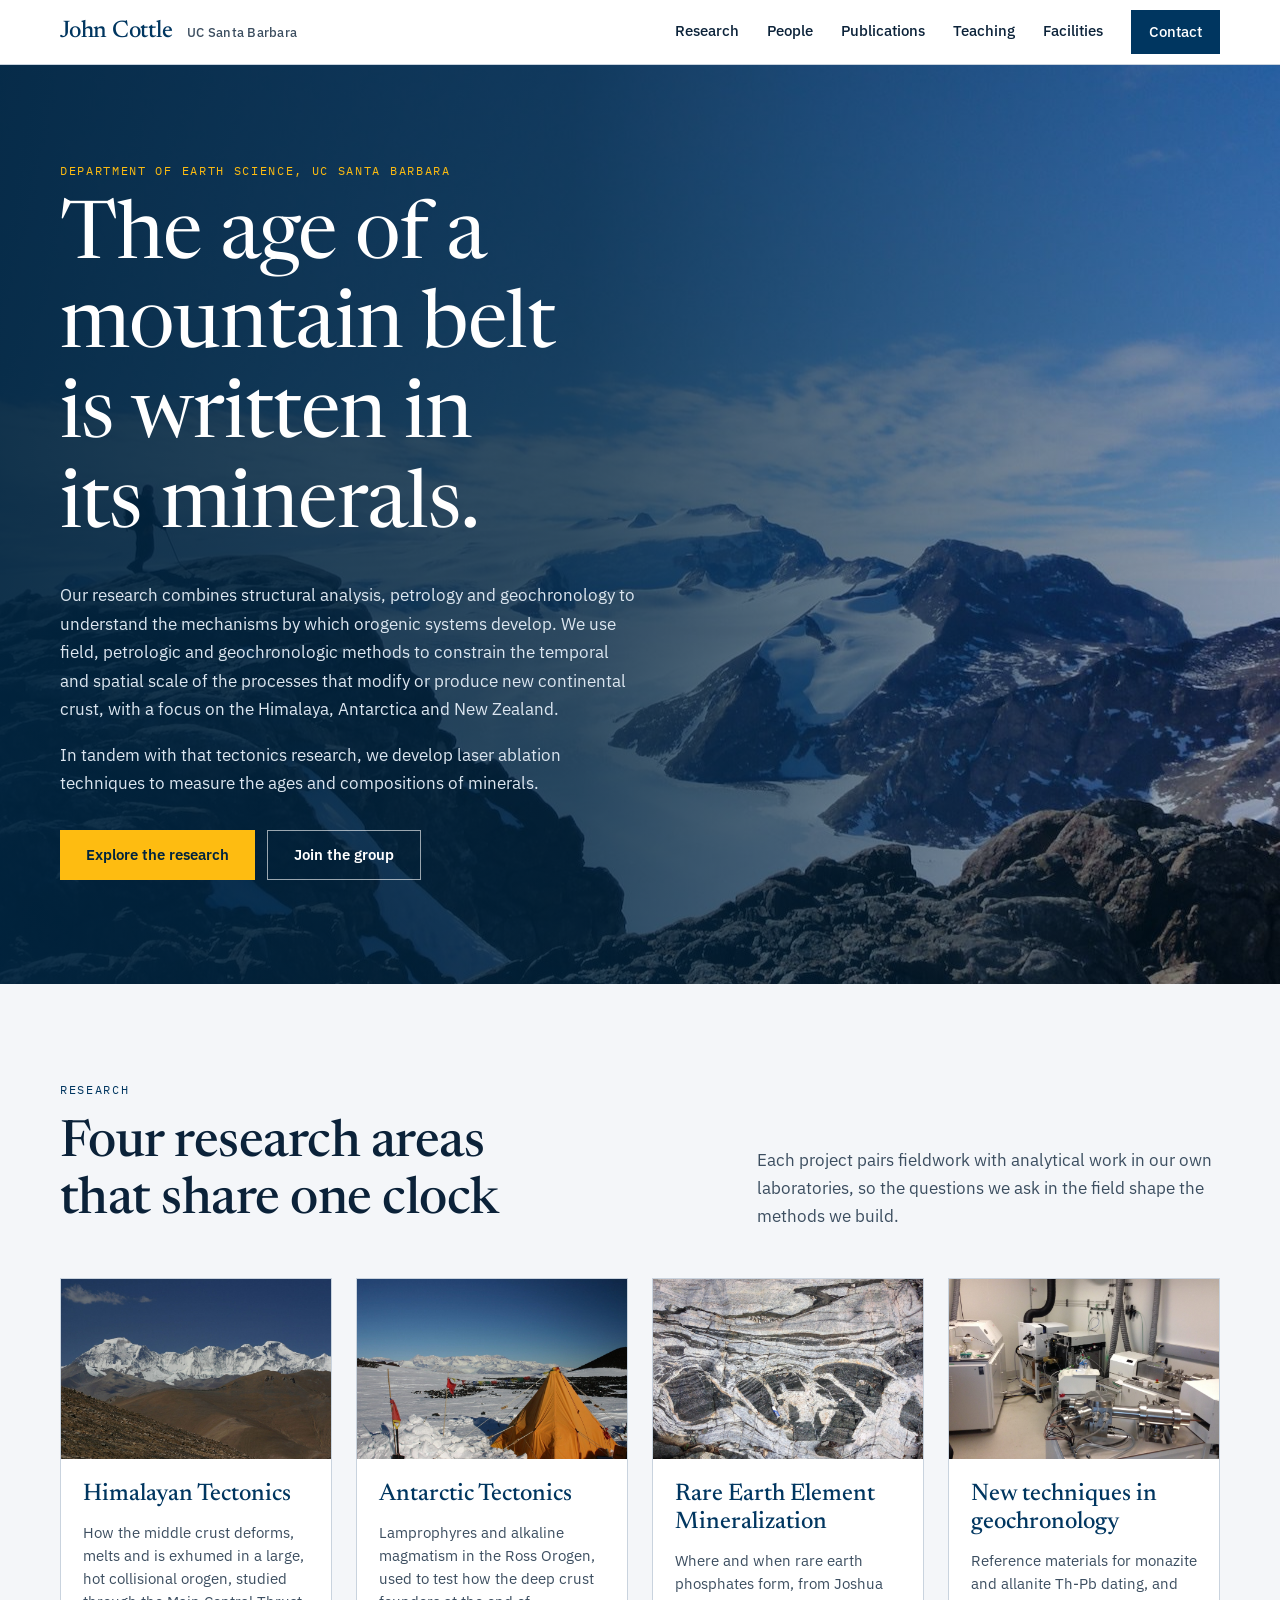
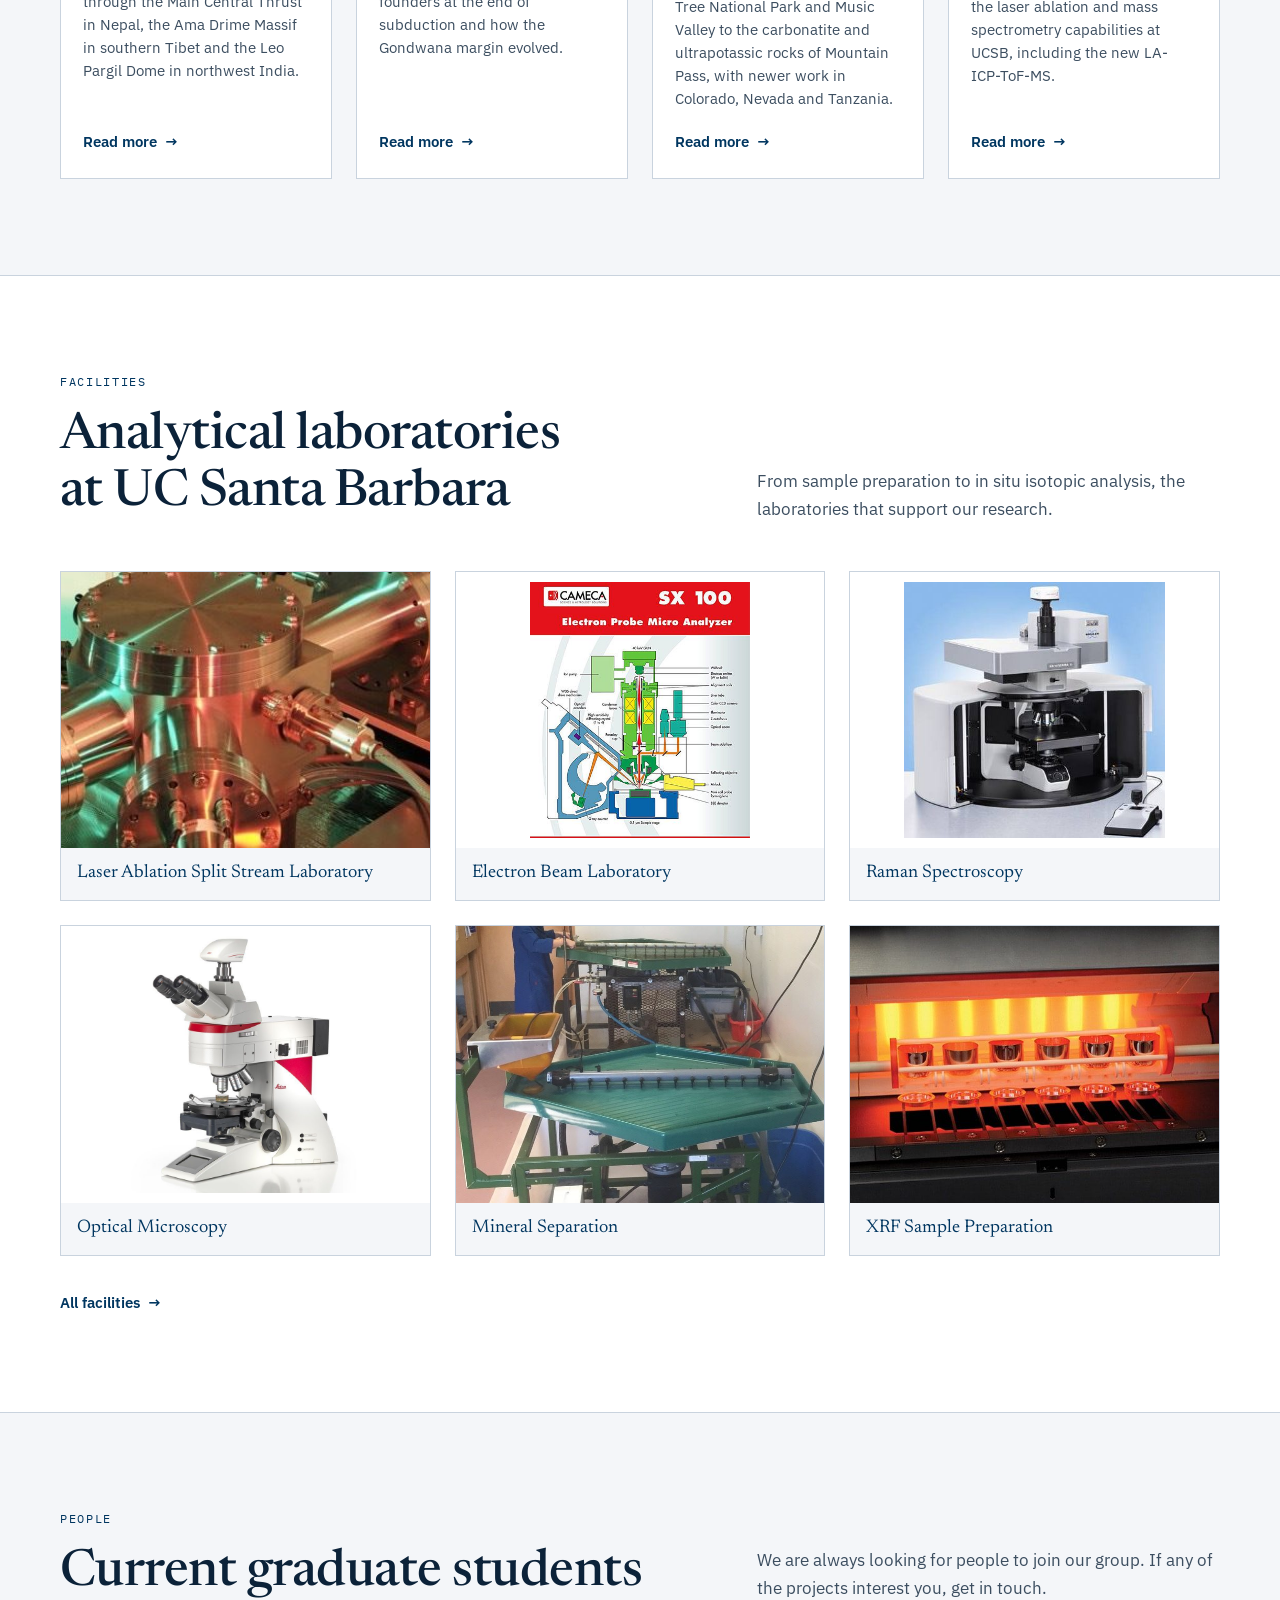
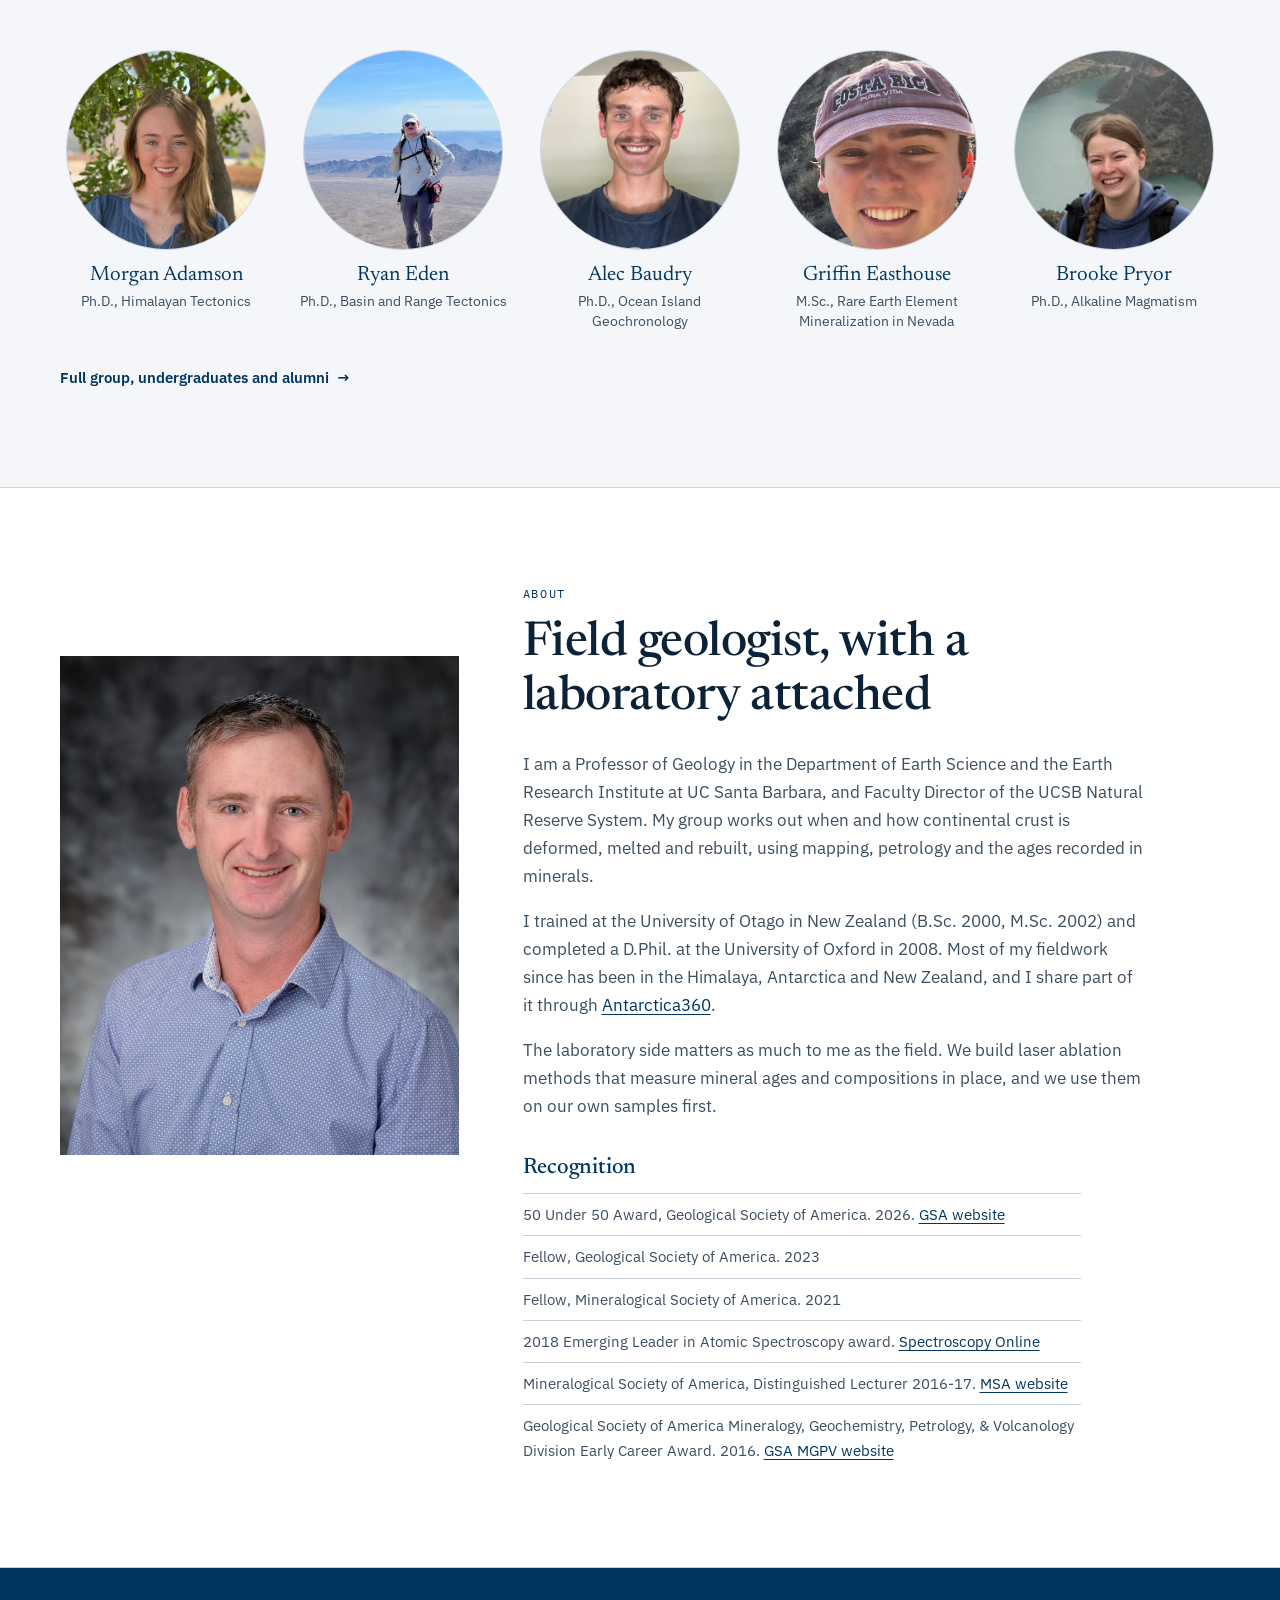
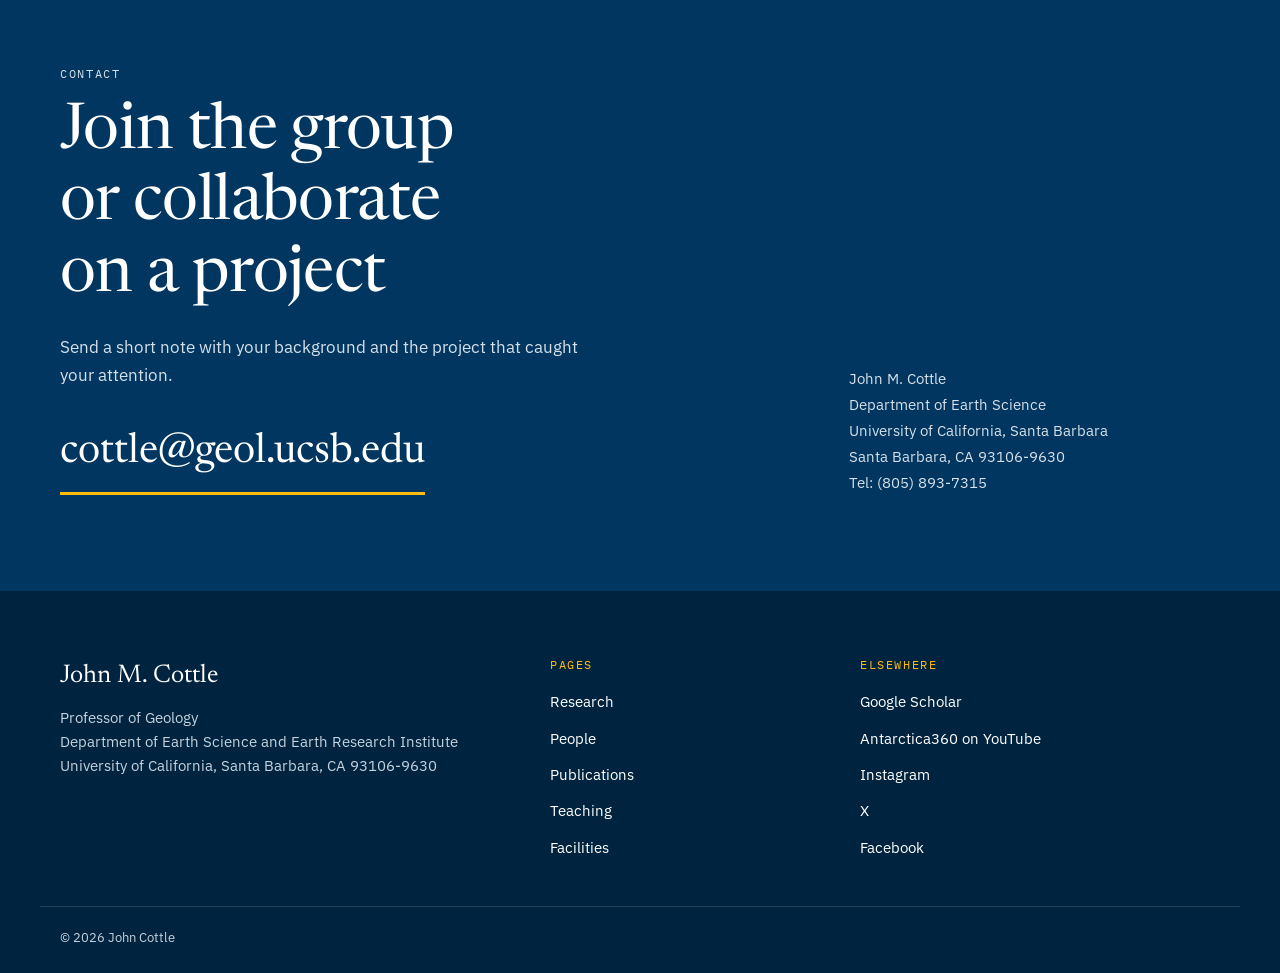
==== index.html @ 423bf59d "Place Brooke Pryor after Griffin Easthouse Co-Authored-By: Claude Sonnet 5.5 <noreply@anthropic.com>" ====
<!doctype html>
<html lang="en">
<head>
<meta charset="utf-8">
<meta name="viewport" content="width=device-width, initial-scale=1">
<title>John Cottle | Professor of Geology, UC Santa Barbara</title>
<meta name="description" content="John Cottle, Professor of Geology at UC Santa Barbara. Tectonics, petrochronology and laser ablation geochronology of mountain belts in the Himalaya, Antarctica and New Zealand.">
<meta name="google-site-verification" content="L4VWPvSKc3pcej34LbDHAg2JgnuO0PTTjqgJ9SqYI1Y" />
<link rel="canonical" href="https://johncottle-geo.github.io/">
<meta property="og:type" content="profile">
<meta property="og:site_name" content="John Cottle">
<meta property="og:title" content="John Cottle | Professor of Geology, UC Santa Barbara">
<meta property="og:description" content="John Cottle, Professor of Geology at UC Santa Barbara. Tectonics, petrochronology and laser ablation geochronology of mountain belts in the Himalaya, Antarctica and New Zealand.">
<meta property="og:url" content="https://johncottle-geo.github.io/">
<meta property="og:image" content="https://johncottle-geo.github.io/assets/img/john-cottle-003a-1.jpg">
<meta name="twitter:card" content="summary">
<meta name="author" content="John Cottle">
<script type="application/ld+json">
{"@context":"https://schema.org","@type":"Person","name":"John Cottle","jobTitle":"Professor of Geology","affiliation":{"@type":"CollegeOrUniversity","name":"University of California, Santa Barbara","url":"https://www.ucsb.edu/"},"url":"https://johncottle-geo.github.io/","image":"https://johncottle-geo.github.io/assets/img/john-cottle-003a-1.jpg","email":"mailto:cottle@geol.ucsb.edu","knowsAbout":["Tectonics","Geochronology","Petrochronology","Himalaya","Antarctica","Rare earth element mineralization","LA-ICP-MS"],"sameAs":["https://orcid.org/0000-0002-3966-6315","http://scholar.google.com/citations?user=xeUMyxAAAAAJ"]}
</script>
<link rel="icon" href="data:image/svg+xml,%3Csvg xmlns='http://www.w3.org/2000/svg' viewBox='0 0 32 32'%3E%3Crect width='32' height='32' fill='%23003660'/%3E%3Cpath d='M4 25 13 9l5 8 3-4 7 12z' fill='%23FEBC11'/%3E%3C/svg%3E">
<link rel="preconnect" href="https://fonts.googleapis.com">
<link rel="preconnect" href="https://fonts.gstatic.com" crossorigin>
<link rel="stylesheet" href="https://fonts.googleapis.com/css2?family=IBM+Plex+Mono:wght@400;500&family=IBM+Plex+Sans:wght@400;500;600&family=Newsreader:opsz,wght@6..72,400;6..72,500&display=swap">
<link rel="stylesheet" href="assets/style.css">
</head>
<body>
<a class="skip" href="#main">Skip to content</a>
<header class="site-header">
  <div class="wrap bar">
    <a class="brand" href="index.html">John Cottle <span>UC Santa Barbara</span></a>
    <button class="menu-btn" type="button" aria-expanded="false" aria-controls="nav" aria-label="Open menu">
      <svg width="22" height="22" viewBox="0 0 22 22" fill="none" stroke="currentColor" stroke-width="1.6" aria-hidden="true"><path d="M3 7h16M3 15h16"/></svg>
    </button>
    <nav id="nav" class="nav" aria-label="Primary">
      <a href="research.html">Research</a>
      <a href="people.html">People</a>
      <a href="publications.html">Publications</a>
      <a href="teaching.html">Teaching</a>
      <a href="facilities.html">Facilities</a>
      <a class="nav-cta" href="index.html#contact">Contact</a>
    </nav>
  </div>
</header>
<main id="main">
<section class="hero" style="background-image:url(assets/img/1784262122.jpg)">
  <div class="wrap hero-in">
    <p class="eyebrow">Department of Earth Science, UC Santa Barbara</p>
    <h1>The age of a mountain belt is written in its minerals.</h1>
    <p class="hero-p">Our research combines structural analysis, petrology and geochronology to understand the mechanisms by which orogenic systems develop. We use field, petrologic and geochronologic methods to constrain the temporal and spatial scale of the processes that modify or produce new continental crust, with a focus on the Himalaya, Antarctica and New Zealand.</p>
    <p class="hero-p">In tandem with that tectonics research, we develop laser ablation techniques to measure the ages and compositions of minerals.</p>
    <div class="actions"><a class="btn-gold" href="research.html">Explore the research</a><a class="btn-line" href="#contact">Join the group</a></div>
  </div>
</section>

<section class="section" id="research">
  <div class="wrap">
    <div class="sec-head"><p class="eyebrow dark">Research</p><h2>Four research areas that share one clock</h2>
    <p>Each project pairs fieldwork with analytical work in our own laboratories, so the questions we ask in the field shape the methods we build.</p></div>
    <div class="card-grid"><a class="card" href="himalayan-tectonics.html">
  <span class="card-img"><img src="assets/img/368618398.jpg" alt="Snow-covered peaks of the Himalaya above a dry brown ridge" loading="lazy"></span>
  <span class="card-body"><span class="card-title">Himalayan Tectonics</span><span class="card-text">How the middle crust deforms, melts and is exhumed in a large, hot collisional orogen, studied through the Main Central Thrust in Nepal, the Ama Drime Massif in southern Tibet and the Leo Pargil Dome in northwest India.</span>
  <span class="more">Read more <span aria-hidden="true">&rarr;</span></span></span></a><a class="card" href="antarctic-tectonics.html">
  <span class="card-img"><img src="assets/img/1478280758.jpg" alt="A field camp tent on the ice with the Transantarctic Mountains behind" loading="lazy"></span>
  <span class="card-body"><span class="card-title">Antarctic Tectonics</span><span class="card-text">Lamprophyres and alkaline magmatism in the Ross Orogen, used to test how the deep crust founders at the end of subduction and how the Gondwana margin evolved.</span>
  <span class="more">Read more <span aria-hidden="true">&rarr;</span></span></span></a><a class="card" href="rare-earth-element-mineralization.html">
  <span class="card-img"><img src="assets/img/218338747.jpg" alt="Folded and banded gneiss in outcrop" loading="lazy"></span>
  <span class="card-body"><span class="card-title">Rare Earth Element Mineralization</span><span class="card-text">Where and when rare earth phosphates form, from Joshua Tree National Park and Music Valley to the carbonatite and ultrapotassic rocks of Mountain Pass, with newer work in Colorado, Nevada and Tanzania.</span>
  <span class="more">Read more <span aria-hidden="true">&rarr;</span></span></span></a><a class="card" href="new-techniques-in-geochronology.html">
  <span class="card-img"><img src="assets/img/606222000.jpg" alt="Mass spectrometers and a laser ablation system in the UCSB laboratory" loading="lazy"></span>
  <span class="card-body"><span class="card-title">New techniques in geochronology</span><span class="card-text">Reference materials for monazite and allanite Th-Pb dating, and the laser ablation and mass spectrometry capabilities at UCSB, including the new LA-ICP-ToF-MS.</span>
  <span class="more">Read more <span aria-hidden="true">&rarr;</span></span></span></a></div>
  </div>
</section>

<section class="section alt" id="facilities">
  <div class="wrap">
    <div class="sec-head"><p class="eyebrow dark">Facilities</p><h2>Analytical laboratories at UC Santa Barbara</h2>
    <p>From sample preparation to in situ isotopic analysis, the laboratories that support our research.</p></div>
    <div class="mini-grid"><a class="mini" href="http://www.petrochronology.com" rel="noopener">
  <span class="mini-img cover"><img src="assets/img/methodimage.jpg" alt="Laser ablation geochronology sample and analysis workflow" loading="lazy"></span>
  <span class="mini-name">Laser Ablation Split Stream Laboratory</span></a><a class="mini" href="https://sites.google.com/site/semgeolucsb/" rel="noopener">
  <span class="mini-img contain"><img src="assets/img/cameca.jpg" alt="CAMECA electron microprobe" loading="lazy"></span>
  <span class="mini-name">Electron Beam Laboratory</span></a><a class="mini" href="raman-laser-spectroscopy.html">
  <span class="mini-img contain"><img src="assets/img/raman.jpg" alt="Raman spectrometer" loading="lazy"></span>
  <span class="mini-name">Raman Spectroscopy</span></a><a class="mini" href="optical-microscopy.html">
  <span class="mini-img contain"><img src="assets/img/dm4-p-side-01.jpg" alt="Polarizing optical microscope" loading="lazy"></span>
  <span class="mini-name">Optical Microscopy</span></a><a class="mini" href="mineral-separation-labs.html">
  <span class="mini-img cover"><img src="assets/img/img-4436-1.jpg" alt="Mineral separation laboratory" loading="lazy"></span>
  <span class="mini-name">Mineral Separation</span></a><a class="mini" href="xrf-prep-lab.html">
  <span class="mini-img cover"><img src="assets/img/xrf.jpg" alt="X-ray fluorescence spectrometer" loading="lazy"></span>
  <span class="mini-name">XRF Sample Preparation</span></a></div>
    <p class="after"><a class="more" href="facilities.html">All facilities <span aria-hidden="true">&rarr;</span></a></p>
  </div>
</section>

<section class="section" id="people">
  <div class="wrap">
    <div class="sec-head"><p class="eyebrow dark">People</p><h2>Current graduate students</h2>
    <p>We are always looking for people to join our group. If any of the projects interest you, get in touch.</p></div>
    <ul class="strip"><li><img class="avatar" src="assets/img/adamson.jpg" alt="Portrait of Morgan Adamson" loading="lazy"><span class="p-name">Morgan Adamson</span><span class="p-role">Ph.D., Himalayan Tectonics</span></li><li><img class="avatar" src="assets/img/img-0626.jpg" alt="Portrait of Ryan Eden" loading="lazy"><span class="p-name">Ryan Eden</span><span class="p-role">Ph.D., Basin and Range Tectonics</span></li><li><img class="avatar" src="assets/img/baudry.jpg" alt="Portrait of Alec Baudry" loading="lazy"><span class="p-name">Alec Baudry</span><span class="p-role">Ph.D., Ocean Island Geochronology</span></li><li><img class="avatar" src="assets/img/img-9390.jpg" alt="Portrait of Griffin Easthouse" loading="lazy"><span class="p-name">Griffin Easthouse</span><span class="p-role">M.Sc., Rare Earth Element Mineralization in Nevada</span></li><li><img class="avatar" src="assets/img/brooke-pryor.jpg" alt="Portrait of Brooke Pryor" loading="lazy"><span class="p-name">Brooke Pryor</span><span class="p-role">Ph.D., Alkaline Magmatism</span></li></ul>
    <p class="after"><a class="more" href="people.html">Full group, undergraduates and alumni <span aria-hidden="true">&rarr;</span></a></p>
  </div>
</section>

<section class="section alt" id="about">
  <div class="wrap about">
    <figure class="about-img"><img src="assets/img/john-cottle-003a-1.jpg" alt="Portrait of John Cottle" loading="lazy"></figure>
    <div class="about-text">
      <p class="eyebrow dark">About</p>
      <h2>Field geologist, with a laboratory attached</h2>
      <p>I am a Professor of Geology in the Department of Earth Science and the Earth Research Institute at UC Santa Barbara, and Faculty Director of the UCSB Natural Reserve System. My group works out when and how continental crust is deformed, melted and rebuilt, using mapping, petrology and the ages recorded in minerals.</p>
      <p>I trained at the University of Otago in New Zealand (B.Sc. 2000, M.Sc. 2002) and completed a D.Phil. at the University of Oxford in 2008. Most of my fieldwork since has been in the Himalaya, Antarctica and New Zealand, and I share part of it through <a href="https://www.youtube.com/user/Antarctica360" rel="noopener">Antarctica360</a>.</p>
      <p>The laboratory side matters as much to me as the field. We build laser ablation methods that measure mineral ages and compositions in place, and we use them on our own samples first.</p>
      <h3>Recognition</h3><ul class="plain"><li>50 Under 50 Award, Geological Society of America. 2026. <a href="https://www.geosociety.org/what-we-do/international/awards/50-under-50" rel="noopener" target="_blank">GSA website</a></li><li>Fellow, Geological Society of America. 2023</li><li>Fellow, Mineralogical Society of America. 2021</li><li>2018 Emerging Leader in Atomic Spectroscopy award. <a href="http://www.spectroscopyonline.com/spectroscopy-announces-winner-2018-emerging-leader-atomic-spectroscopy-award" rel="noopener" target="_blank">Spectroscopy Online</a></li><li>Mineralogical Society of America, Distinguished Lecturer 2016-17. <a href="http://www.minsocam.org/msa/Lecture_Prog.html" rel="noopener" target="_blank">MSA website</a></li><li>Geological Society of America Mineralogy, Geochemistry, Petrology, &amp; Volcanology Division Early Career Award. 2016. <a href="http://community.geosociety.org/mgpvdivision/awards/earlycareer" rel="noopener" target="_blank">GSA MGPV website</a></li></ul>
    </div>
  </div>
</section>

<section class="contact" id="contact">
  <div class="wrap contact-in">
    <div>
      <p class="eyebrow">Contact</p>
      <h2>Join the group or collaborate on a project</h2>
      <p>Send a short note with your background and the project that caught your attention.</p>
      <a class="email" href="mailto:cottle@geol.ucsb.edu">cottle@geol.ucsb.edu</a>
    </div>
    <address>
      John M. Cottle<br>Department of Earth Science<br>University of California, Santa Barbara<br>Santa Barbara, CA 93106-9630<br>Tel: (805) 893-7315
    </address>
  </div>
</section>
</main>
<footer class="site-footer">
  <div class="wrap foot">
    <div>
      <p class="foot-name">John M. Cottle</p>
      <p>Professor of Geology<br>Department of Earth Science and Earth Research Institute<br>University of California, Santa Barbara, CA 93106-9630</p>
    </div>
    <div>
      <p class="label">Pages</p>
      <ul>
        <li><a href="research.html">Research</a></li>
        <li><a href="people.html">People</a></li>
        <li><a href="publications.html">Publications</a></li>
        <li><a href="teaching.html">Teaching</a></li>
        <li><a href="facilities.html">Facilities</a></li>
      </ul>
    </div>
    <div>
      <p class="label">Elsewhere</p>
      <ul>
        <li><a href="http://scholar.google.com/citations?hl=en&amp;user=xeUMyxAAAAAJ&amp;view_op=list_works&amp;pagesize=100" rel="noopener">Google Scholar</a></li>
        <li><a href="https://www.youtube.com/user/Antarctica360" rel="noopener">Antarctica360 on YouTube</a></li>
        <li><a href="https://www.instagram.com/antarctica360/" rel="noopener">Instagram</a></li>
        <li><a href="https://twitter.com/antarctica360" rel="noopener">X</a></li>
        <li><a href="https://www.facebook.com/Antarctica360/" rel="noopener">Facebook</a></li>
      </ul>
    </div>
  </div>
  <div class="wrap legal"><p>&copy; <span id="year">2026</span> John Cottle</p></div>
</footer>
<script src="assets/site.js"></script>
</body>
</html>
---- assets/style.css ----
/* John Cottle site. UCSB navy and gold.
   Tokens first, then base, layout, components and pages. */
:root {
  --navy: #003660;
  --navy-deep: #00243F;
  --gold: #FEBC11;
  --paper: #F4F6F9;
  --white: #FFFFFF;
  --ink: #0B2239;
  --muted: #3C4E60;
  --line: #C9D3DE;
  --wash: #E6EDF4;
  --display: 'Newsreader', Georgia, 'Times New Roman', serif;
  --body: 'IBM Plex Sans', system-ui, -apple-system, 'Segoe UI', sans-serif;
  --mono: 'IBM Plex Mono', ui-monospace, 'SF Mono', Menlo, monospace;
  --gutter: max(20px, env(safe-area-inset-left, 0px));
}

*, *::before, *::after { box-sizing: border-box; }
html { scroll-behavior: smooth; scroll-padding-top: 5.5rem; -webkit-text-size-adjust: 100%; }
body { margin: 0; background: var(--paper); color: var(--ink); font-family: var(--body); font-size: 17px; line-height: 1.65; overflow-x: hidden; }
img { max-width: 100%; height: auto; display: block; }
a { color: var(--navy); text-decoration-thickness: 1px; text-underline-offset: 3px; }
a:hover { color: #00538A; }
:focus-visible { outline: 2px solid var(--navy); outline-offset: 3px; }
h1, h2, h3 { font-family: var(--display); font-weight: 500; line-height: 1.12; letter-spacing: -0.01em; text-wrap: balance; margin: 0; }
p { margin: 0 0 1em; }

.skip { position: absolute; left: -999px; top: 8px; background: var(--gold); color: var(--navy-deep); padding: 10px 16px; z-index: 100; }
.skip:focus { left: 8px; }
.wrap { width: 100%; max-width: 1200px; margin: 0 auto; padding-left: max(20px, env(safe-area-inset-left, 0px)); padding-right: max(20px, env(safe-area-inset-right, 0px)); }
.eyebrow { font-family: var(--mono); font-size: .75rem; letter-spacing: .14em; text-transform: uppercase; color: var(--gold); margin: 0 0 14px; }
.eyebrow.dark { color: var(--navy); }

/* ---------- header ---------- */
.site-header { position: sticky; top: env(safe-area-inset-top, 0px); z-index: 50; background: rgba(255,255,255,.94); backdrop-filter: blur(10px); -webkit-backdrop-filter: blur(10px); border-bottom: 1px solid var(--line); }
.bar { display: flex; align-items: center; justify-content: space-between; min-height: 64px; gap: 16px; flex-wrap: wrap; }
.brand { font-family: var(--display); font-size: 1.5rem; font-weight: 500; color: var(--navy); text-decoration: none; letter-spacing: -.01em; }
.brand span { font-family: var(--body); font-size: .8rem; font-weight: 500; color: var(--muted); margin-left: 10px; letter-spacing: .02em; }
.nav { display: flex; align-items: center; gap: 28px; }
.nav a { font-size: .92rem; font-weight: 500; color: var(--ink); text-decoration: none; padding: 10px 0; border-bottom: 2px solid transparent; transition: border-color .2s, color .2s; }
.nav a:hover { color: var(--navy); border-bottom-color: var(--gold); }
.nav a[aria-current="page"] { border-bottom-color: var(--navy); }
.nav .nav-cta { background: var(--navy); color: #fff; padding: 10px 18px; border: 0; transition: transform .2s, background .2s; }
.nav .nav-cta:hover { background: var(--navy-deep); color: #fff; transform: translateY(-1px); }
.menu-btn { display: none; width: 44px; height: 44px; border: 1px solid var(--line); background: transparent; color: var(--navy); align-items: center; justify-content: center; cursor: pointer; }

/* ---------- home hero ---------- */
.hero { background-size: cover; background-position: center 35%; position: relative; color: #fff; }
.hero::before { content: ""; position: absolute; inset: 0; background: linear-gradient(90deg, rgba(0,36,63,.93) 0%, rgba(0,36,63,.78) 45%, rgba(0,36,63,.25) 100%); }
.hero-in { position: relative; padding-top: 96px; padding-bottom: 104px; max-width: 1200px; }
.hero h1 { font-size: clamp(2.4rem, 6.4vw, 5rem); max-width: 14ch; margin-bottom: 28px; font-weight: 400; }
.hero-p { max-width: 58ch; font-size: 1.08rem; color: #DCE6F0; }
.actions { display: flex; gap: 12px; flex-wrap: wrap; margin-top: 32px; }
.btn-gold, .btn-line, .btn-solid { display: inline-flex; align-items: center; min-height: 50px; padding: 0 26px; font-weight: 600; font-size: .92rem; text-decoration: none; transition: transform .2s, box-shadow .2s, background .2s; }
.btn-gold { background: var(--gold); color: var(--navy-deep); }
.btn-gold:hover { color: var(--navy-deep); transform: translateY(-2px); box-shadow: 0 8px 22px rgba(0,0,0,.25); }
.btn-line { border: 1px solid rgba(255,255,255,.6); color: #fff; }
.btn-line:hover { color: #fff; border-color: var(--gold); transform: translateY(-2px); }
.btn-solid { background: var(--navy); color: #fff; }
.btn-solid:hover { background: var(--navy-deep); color: #fff; transform: translateY(-2px); }

/* ---------- sections ---------- */
.section { padding-top: 96px; padding-bottom: 96px; }
.section.alt { background: var(--white); border-top: 1px solid var(--line); border-bottom: 1px solid var(--line); }
.sec-head { display: grid; grid-template-columns: minmax(0, 7fr) minmax(0, 5fr); gap: 16px 48px; align-items: end; margin-bottom: 48px; }
.sec-head .eyebrow { grid-column: 1 / -1; margin-bottom: 0; }
.sec-head h2 { font-size: clamp(2rem, 4.4vw, 3.2rem); }
.sec-head p { color: var(--muted); margin: 0; }
.after { margin: 32px 0 0; }
.more { font-weight: 600; font-size: .92rem; color: var(--navy); text-decoration: none; display: inline-flex; gap: 8px; align-items: center; }
.more span { transition: transform .25s; }
a:hover > .more span, .more:hover span, a:hover .more span { transform: translateX(4px); }

.card-grid { display: grid; grid-template-columns: repeat(auto-fit, minmax(250px, 1fr)); gap: 24px; }
.card { display: flex; flex-direction: column; background: var(--white); border: 1px solid var(--line); color: var(--ink); text-decoration: none; transition: transform .3s, border-color .3s, box-shadow .3s; }
.card:hover { transform: translateY(-4px); border-color: var(--navy); box-shadow: 0 14px 30px rgba(0,54,96,.12); color: var(--ink); }
.card-img { aspect-ratio: 3 / 2; overflow: hidden; background: var(--wash); display: block; }
.card-img img { width: 100%; height: 100%; object-fit: cover; transition: transform .6s; }
.card:hover .card-img img { transform: scale(1.04); }
.card-body { display: flex; flex-direction: column; gap: 12px; padding: 22px 22px 24px; flex: 1; }
.card-title { font-family: var(--display); font-size: 1.5rem; line-height: 1.15; font-weight: 500; color: var(--navy); }
.card-text { font-size: .93rem; color: var(--muted); line-height: 1.55; }
.card-body .more { margin-top: auto; padding-top: 8px; }

.mini-grid { display: grid; grid-template-columns: repeat(3, minmax(0, 1fr)); gap: 24px; }
.mini { display: block; text-decoration: none; color: var(--ink); border: 1px solid var(--line); background: var(--paper); transition: transform .3s, border-color .3s; }
.mini:hover { transform: translateY(-3px); border-color: var(--navy); color: var(--ink); }
.mini-img { display: block; aspect-ratio: 4 / 3; background: #fff; overflow: hidden; }
.mini-img img, .lab-img img { width: 100%; height: 100%; }
.cover img { object-fit: cover; }
.contain img { object-fit: contain; padding: 10px; }
.mini-name { display: block; padding: 14px 16px 16px; font-family: var(--display); font-size: 1.15rem; line-height: 1.2; color: var(--navy); }

.strip { list-style: none; margin: 0; padding: 0; display: grid; grid-template-columns: repeat(auto-fit, minmax(190px, 1fr)); gap: 24px; }
.strip li { display: flex; flex-direction: column; align-items: center; text-align: center; }
.p-name { font-family: var(--display); font-size: 1.3rem; line-height: 1.15; color: var(--navy); display: block; margin: 0 0 4px; }
.p-name a { color: var(--navy); text-decoration: none; }
.p-name a:hover { text-decoration: underline; }
.p-role { font-size: .88rem; color: var(--muted); line-height: 1.4; display: block; margin: 0; }

.about { display: grid; grid-template-columns: minmax(0, 4fr) minmax(0, 7fr); gap: 64px; align-items: start; }
.about-img { margin: 0; padding-top: 72px; }
.about-img img { width: 100%; aspect-ratio: 4 / 5; object-fit: cover; object-position: top; }
.about-text h2 { font-size: clamp(2rem, 4.2vw, 3rem); margin-bottom: 24px; }
.about-text p { color: var(--muted); max-width: 62ch; }
.about-text h3 { font-size: 1.4rem; margin: 36px 0 12px; color: var(--navy); }
.plain { list-style: none; margin: 0; padding: 0; max-width: 62ch; color: var(--muted); font-size: .95rem; }
.plain li { padding: 8px 0; border-top: 1px solid var(--line); }
.plain li a { color: var(--navy); }

.contact { background: var(--navy); color: #fff; padding: 96px 0; }
.contact-in { display: grid; grid-template-columns: minmax(0, 8fr) minmax(0, 4fr); gap: 48px; align-items: end; }
.contact h2 { font-size: clamp(2.2rem, 5vw, 4rem); max-width: 16ch; margin-bottom: 20px; font-weight: 400; }
.contact p { color: #D6E0EA; max-width: 52ch; }
.email { display: inline-block; font-family: var(--display); font-size: clamp(1.5rem, 4vw, 2.6rem); color: #fff; text-decoration: none; border-bottom: 3px solid var(--gold); padding-bottom: 6px; margin-top: 12px; word-break: break-word; transition: color .2s; }
.email:hover { color: var(--gold); }
address { font-style: normal; color: #D6E0EA; font-size: .95rem; line-height: 1.7; }

/* ---------- interior pages ---------- */
.page-hero { background: var(--navy); color: #fff; padding: 72px 0 64px; position: relative; background-size: cover; background-position: center 40%; }
.page-hero.has-img { padding: 120px 0 72px; }
.page-hero.has-img::before { content: ""; position: absolute; inset: 0; background: linear-gradient(180deg, rgba(0,36,63,.45) 0%, rgba(0,36,63,.88) 100%); }
.page-hero .wrap { position: relative; }
.page-hero h1 { font-size: clamp(2.1rem, 5.4vw, 4rem); max-width: 22ch; font-weight: 400; }
.page-hero .lead { margin: 20px 0 0; max-width: 62ch; font-size: 1.1rem; color: #DCE6F0; }
.page-hero .lead a { color: var(--gold); }
.page-hero a { color: var(--gold); }
.page-hero a.btn-solid { background: var(--gold); color: var(--navy-deep); }
.page-hero a.btn-solid:hover { background: #fff; color: var(--navy-deep); }

.prose-wrap { padding-top: 56px; padding-bottom: 96px; }
.prose { max-width: 78ch; }
.prose p, .prose li { color: var(--ink); }
.prose h2 { font-size: clamp(1.6rem, 3.2vw, 2.2rem); color: var(--navy); margin: 56px 0 18px; padding-top: 28px; border-top: 1px solid var(--line); }
.prose h2:first-child { margin-top: 0; padding-top: 0; border-top: 0; }
.prose h3 { font-size: 1.4rem; color: var(--navy); margin: 36px 0 12px; }
.prose ul { padding-left: 1.2em; }
.prose p.lbl { margin: 1.4em 0 .4em; font-family: var(--mono); font-size: .78rem; letter-spacing: .1em; text-transform: uppercase; color: var(--muted); }
.prose p.lbl + ul { margin-top: 0; }
.prose li { margin-bottom: .4em; }
.prose figure { margin: 24px 0; }
.prose figure img { border: 1px solid var(--line); background: #fff; max-height: 560px; width: auto; max-width: 100%; }
.prose figure.side { float: right; width: min(300px, 42%); margin: 0 0 24px 32px; }
.prose .cols { display: grid; grid-template-columns: repeat(auto-fit, minmax(260px, 1fr)); gap: 24px 40px; align-items: start; margin: 24px 0; }
.prose .cols > div > *:first-child { margin-top: 0; }
.jump { display: flex; flex-wrap: wrap; gap: 10px; align-items: center; margin: 0 0 40px; padding: 16px 0; border-top: 1px solid var(--line); border-bottom: 1px solid var(--line); }
.jump span { font-family: var(--mono); font-size: .72rem; letter-spacing: .14em; text-transform: uppercase; color: var(--muted); margin-right: 8px; }
.btn { display: inline-flex; align-items: center; min-height: 44px; padding: 0 16px; border: 1px solid var(--navy); color: var(--navy); font-size: .85rem; font-weight: 600; text-decoration: none; transition: background .2s, color .2s; }
.btn:hover { background: var(--navy); color: #fff; }
.table-wrap { overflow-x: auto; margin: 24px 0; }
table { border-collapse: collapse; width: 100%; }
td, th { border: 1px solid var(--line); padding: 8px 12px; text-align: left; vertical-align: top; }
.prose-wrap::after { content: ""; display: block; clear: both; }

/* research hub */
.rows { padding-top: 64px; padding-bottom: 96px; display: flex; flex-direction: column; gap: 72px; }
.row { display: grid; grid-template-columns: minmax(0, 7fr) minmax(0, 5fr); gap: 48px; align-items: center; }
.row.flip { grid-template-columns: minmax(0, 5fr) minmax(0, 7fr); }
.row.flip .row-img { order: 2; }
.row-img { display: block; overflow: hidden; aspect-ratio: 3 / 2; background: var(--wash); }
.row-img img { width: 100%; height: 100%; object-fit: cover; transition: transform .6s; }
.row-img:hover img { transform: scale(1.03); }
.row-text h2 { font-size: clamp(1.8rem, 3.6vw, 2.6rem); margin-bottom: 16px; }
.row-text h2 a { color: var(--navy); text-decoration: none; }
.row-text p { color: var(--muted); }

/* facilities hub */
.lab-grid { display: grid; grid-template-columns: repeat(auto-fit, minmax(300px, 1fr)); gap: 28px; padding: 64px 0 96px; }
.lab-card { display: flex; flex-direction: column; text-decoration: none; color: var(--ink); background: var(--white); border: 1px solid var(--line); transition: transform .3s, border-color .3s, box-shadow .3s; }
.lab-card:hover { transform: translateY(-4px); border-color: var(--navy); box-shadow: 0 14px 30px rgba(0,54,96,.12); color: var(--ink); }
.lab-img { display: block; aspect-ratio: 16 / 10; background: #fff; overflow: hidden; }
.lab-body { display: flex; flex-direction: column; gap: 10px; padding: 22px; flex: 1; }
.lab-name { font-family: var(--display); font-size: 1.5rem; line-height: 1.15; color: var(--navy); }
.lab-note { font-size: .93rem; color: var(--muted); }
.lab-body .more { margin-top: auto; padding-top: 6px; }

/* people */
.people-intro { display: grid; grid-template-columns: 220px minmax(0, 1fr); gap: 48px; align-items: center; }
.portrait { margin: 0; }
.portrait img { width: 100%; aspect-ratio: 4 / 5; object-fit: cover; object-position: top; border: 3px solid var(--gold); }
.people-intro h1 { font-size: clamp(2.2rem, 5vw, 3.6rem); margin-bottom: 12px; }
.people-intro p { color: #DCE6F0; margin-bottom: .8em; }
.people-intro .small { font-size: .9rem; color: #B9CBDC; }
.join-note { font-size: 1.15rem; max-width: 62ch; padding: 20px 24px; background: var(--white); border-left: 4px solid var(--gold); margin-bottom: 56px; }
.wrap.section > h2 { font-size: clamp(1.8rem, 3.6vw, 2.6rem); color: var(--navy); margin: 0 0 28px; }
.wrap.section > h3 { font-size: 1.4rem; color: var(--navy); margin: 40px 0 20px; }
.people-grid { list-style: none; margin: 0 0 24px; padding: 0; display: grid; grid-template-columns: repeat(auto-fill, minmax(220px, 1fr)); gap: 28px; }
.people-grid.small { grid-template-columns: repeat(auto-fill, minmax(170px, 1fr)); gap: 20px; }
.people-grid.small .p-name { font-size: 1.1rem; }
.person { display: flex; flex-direction: column; align-items: center; text-align: center; }
.people-grid.small .avatar { max-width: 150px; }
.people-grid.past { grid-template-columns: repeat(auto-fill, minmax(180px, 1fr)); gap: 32px 20px; margin-bottom: 40px; }
.people-grid.past .avatar { max-width: 120px; }
.people-grid.past .p-name { font-size: 1.1rem; }
.p-note { font-size: .78rem; line-height: 1.45; color: var(--muted); margin: 8px 0 0; }
.p-note a { color: var(--navy); }
.wrap.section > h2:not(:first-child) { margin-top: 72px; }
.alumni { list-style: none; padding: 0; margin: 0 0 16px; max-width: 80ch; }
.alumni li { padding: 12px 0; border-top: 1px solid var(--line); font-size: .96rem; }
.alumni li span { color: var(--muted); }

/* round member photos */
.avatar { display: block; width: 100%; max-width: 200px; aspect-ratio: 1; border-radius: 50%; object-fit: cover; object-position: 50% 22%; background: var(--wash); border: 1px solid var(--line); margin: 0 auto 14px; }

/* ---------- footer ---------- */
.site-footer { background: var(--navy-deep); color: #C4D2DF; padding: 64px 0 24px; font-size: .92rem; }
.foot { display: grid; grid-template-columns: minmax(0, 5fr) minmax(0, 3fr) minmax(0, 4fr); gap: 40px; }
.foot-name { font-family: var(--display); font-size: 1.6rem; color: #fff; margin: 0 0 8px; }
.site-footer a { color: #fff; text-decoration: none; display: inline-block; padding: 6px 0; }
.site-footer a:hover { color: var(--gold); }
.site-footer ul { list-style: none; margin: 0; padding: 0; }
.label { font-family: var(--mono); font-size: .72rem; letter-spacing: .14em; text-transform: uppercase; color: var(--gold); margin: 0 0 10px; }
.legal { margin-top: 40px; padding-top: 20px; border-top: 1px solid rgba(255,255,255,.14); font-size: .82rem; }
.legal p { margin: 0; }

/* ---------- responsive ---------- */
@media (max-width: 900px) {
  .sec-head, .about, .contact-in, .row, .row.flip, .foot { grid-template-columns: minmax(0, 1fr); }
  .row.flip .row-img { order: 0; }
  .about-img { padding-top: 0; max-width: 360px; }
  .section { padding-top: 72px; padding-bottom: 72px; }
  .people-intro { grid-template-columns: 140px minmax(0, 1fr); gap: 24px; }
  .rows { gap: 56px; }
}
@media (max-width: 760px) {
  .menu-btn { display: inline-flex; }
  .nav { display: none; width: 100%; flex-direction: column; align-items: stretch; gap: 0; padding: 8px 0 16px; border-top: 1px solid var(--line); }
  .nav.open { display: flex; }
  .nav a { padding: 14px 0; border-bottom: 1px solid var(--line); min-height: 48px; display: flex; align-items: center; }
  .nav .nav-cta { margin-top: 12px; justify-content: center; border: 0; }
  .brand span { display: none; }
  .hero-in { padding-top: 64px; padding-bottom: 72px; }
  .hero::before { background: linear-gradient(180deg, rgba(0,36,63,.9) 0%, rgba(0,36,63,.8) 100%); }
  .page-hero.has-img { padding: 88px 0 56px; }
  .prose figure.side { float: none; width: 100%; margin: 0 0 24px; }
  .people-intro { grid-template-columns: minmax(0, 1fr); }
  .portrait { max-width: 200px; }
}
@media (max-width: 640px) { .mini-grid { grid-template-columns: repeat(2, minmax(0, 1fr)); gap: 14px; } }
@media (prefers-reduced-motion: reduce) {
  html { scroll-behavior: auto; }
  * { transition-duration: .01ms !important; }
}
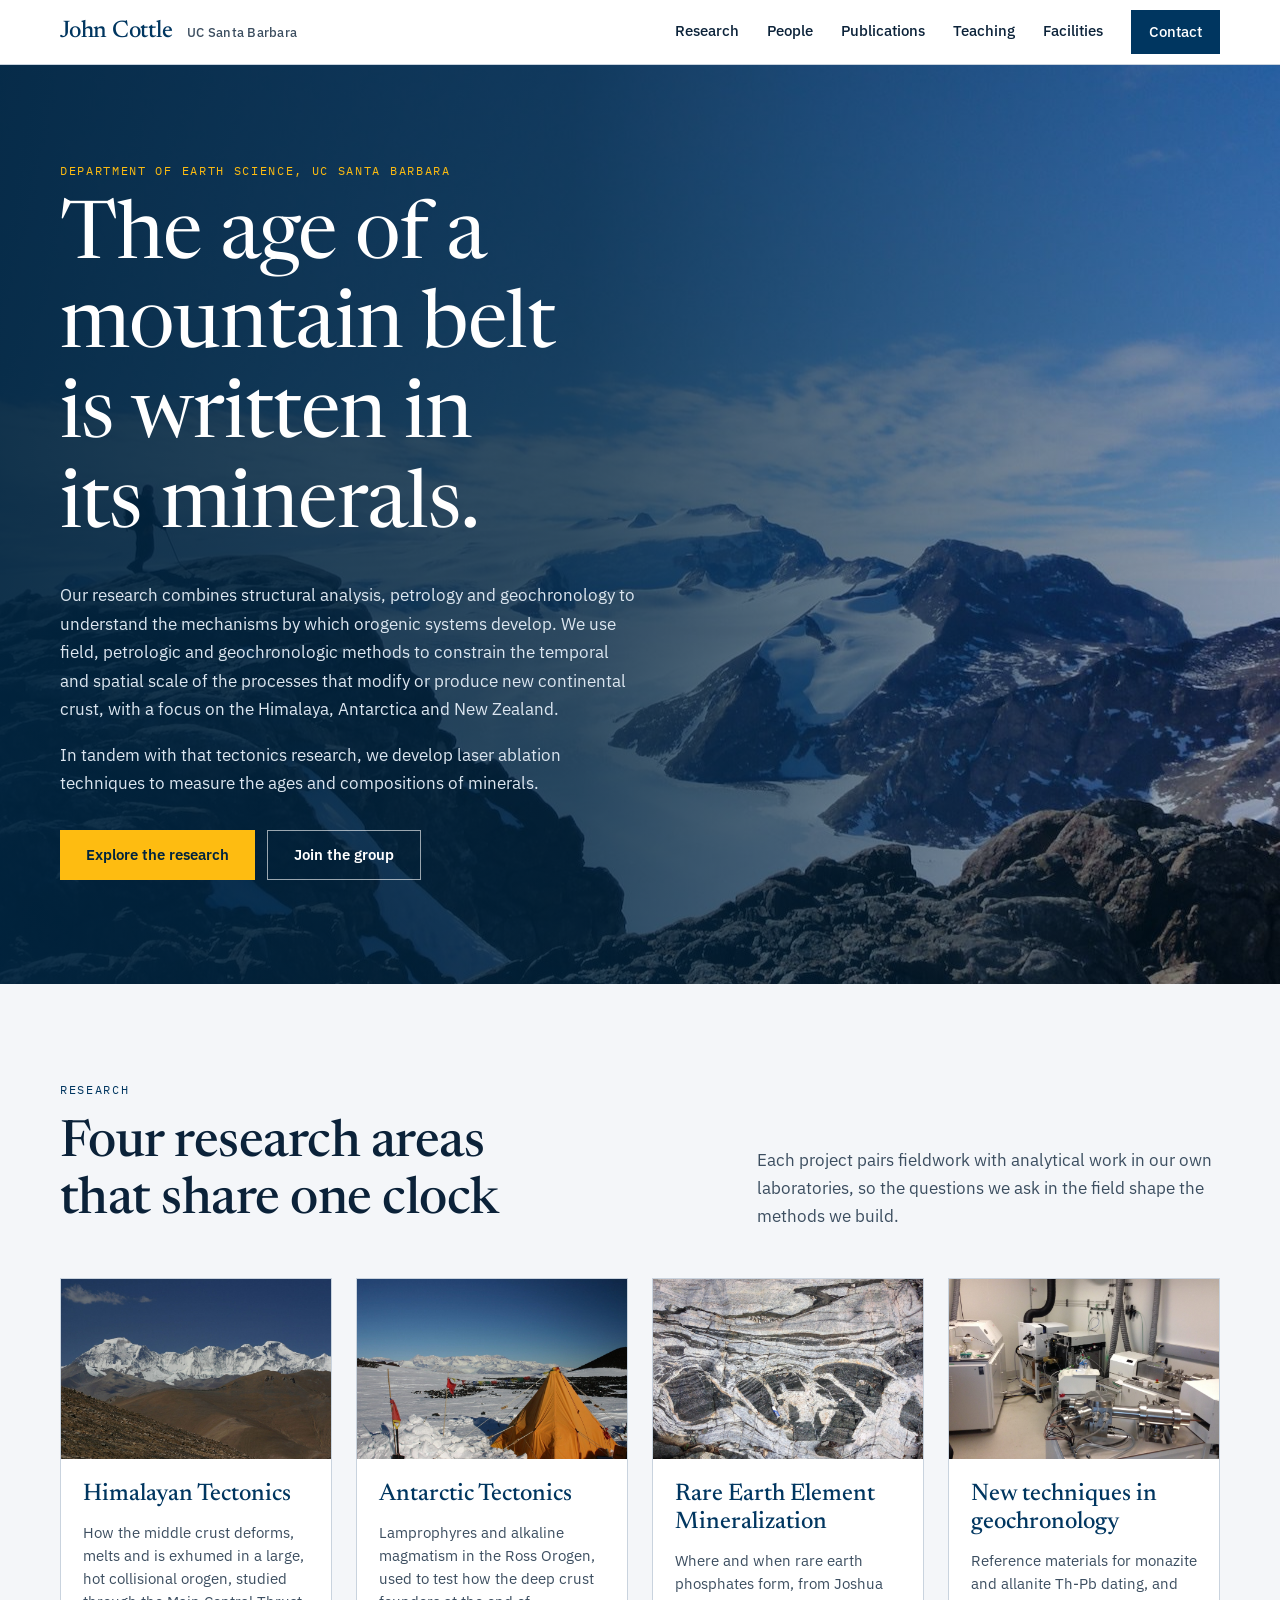
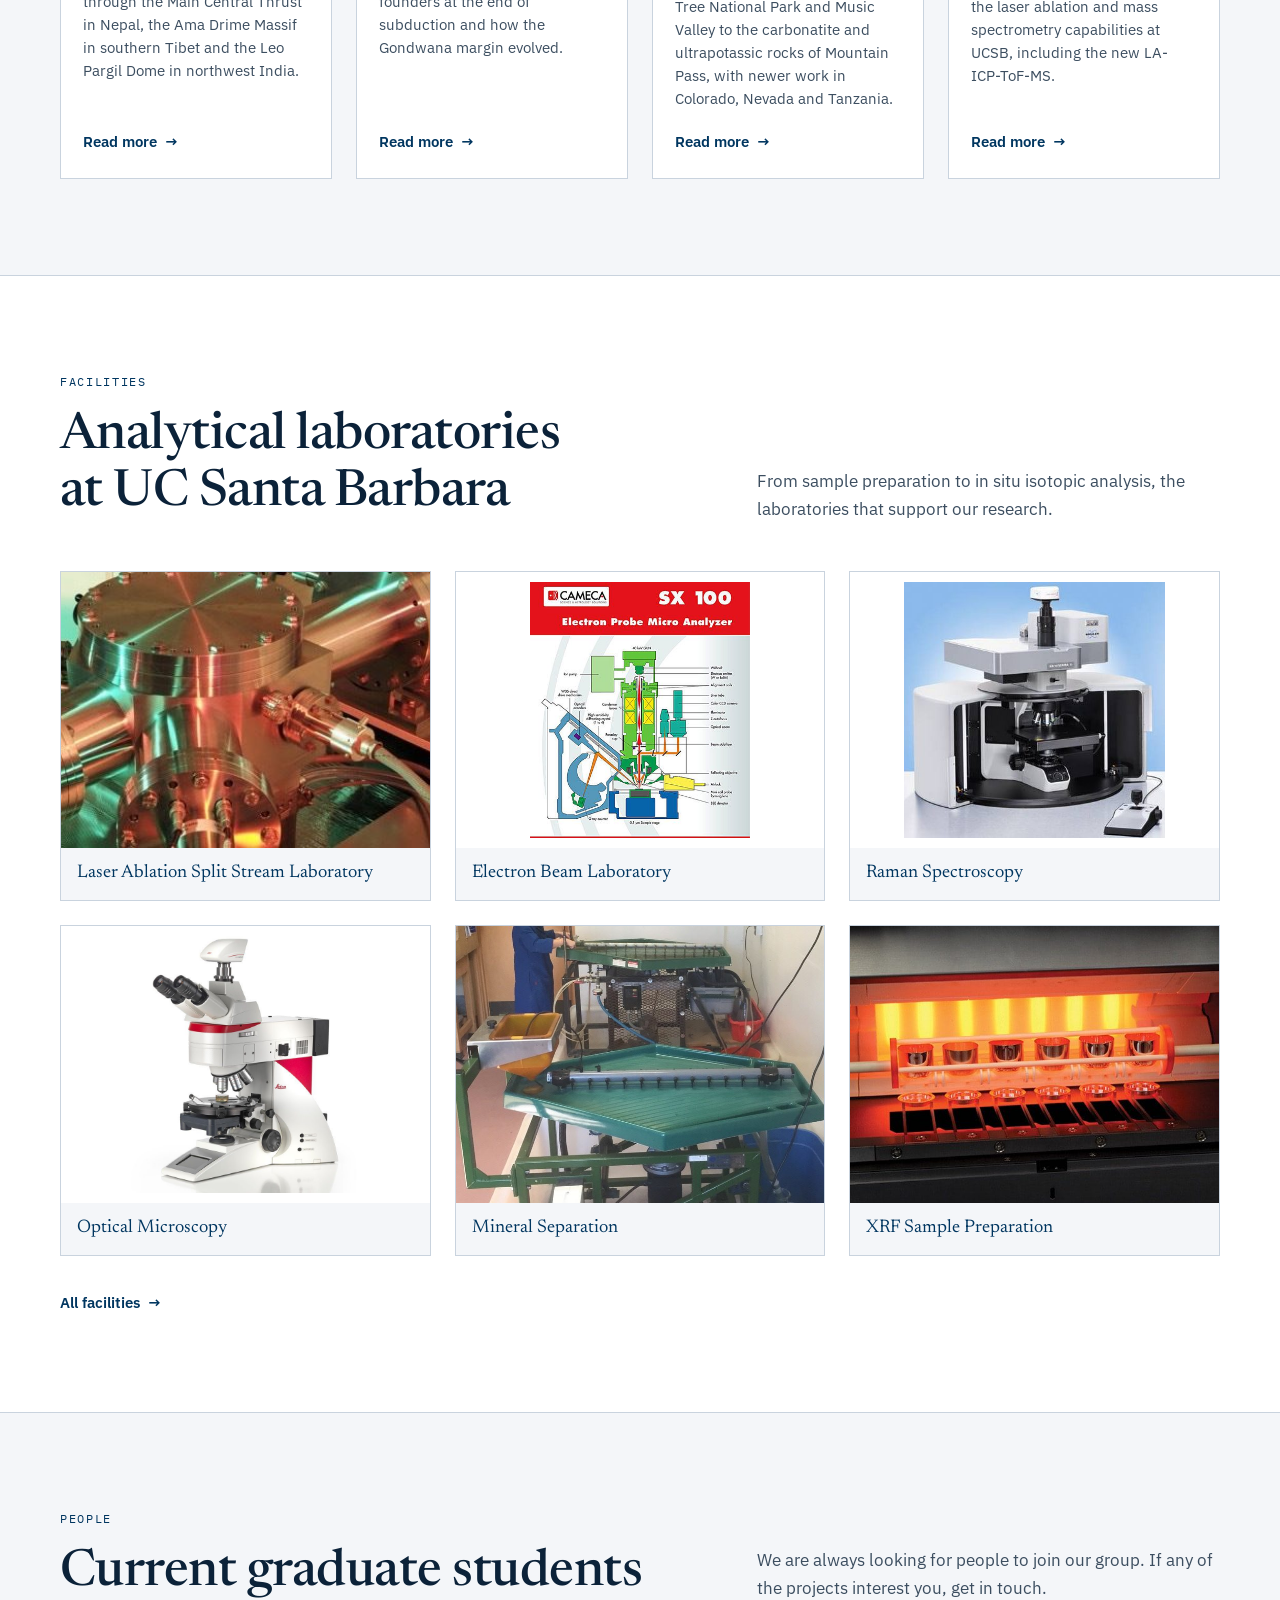
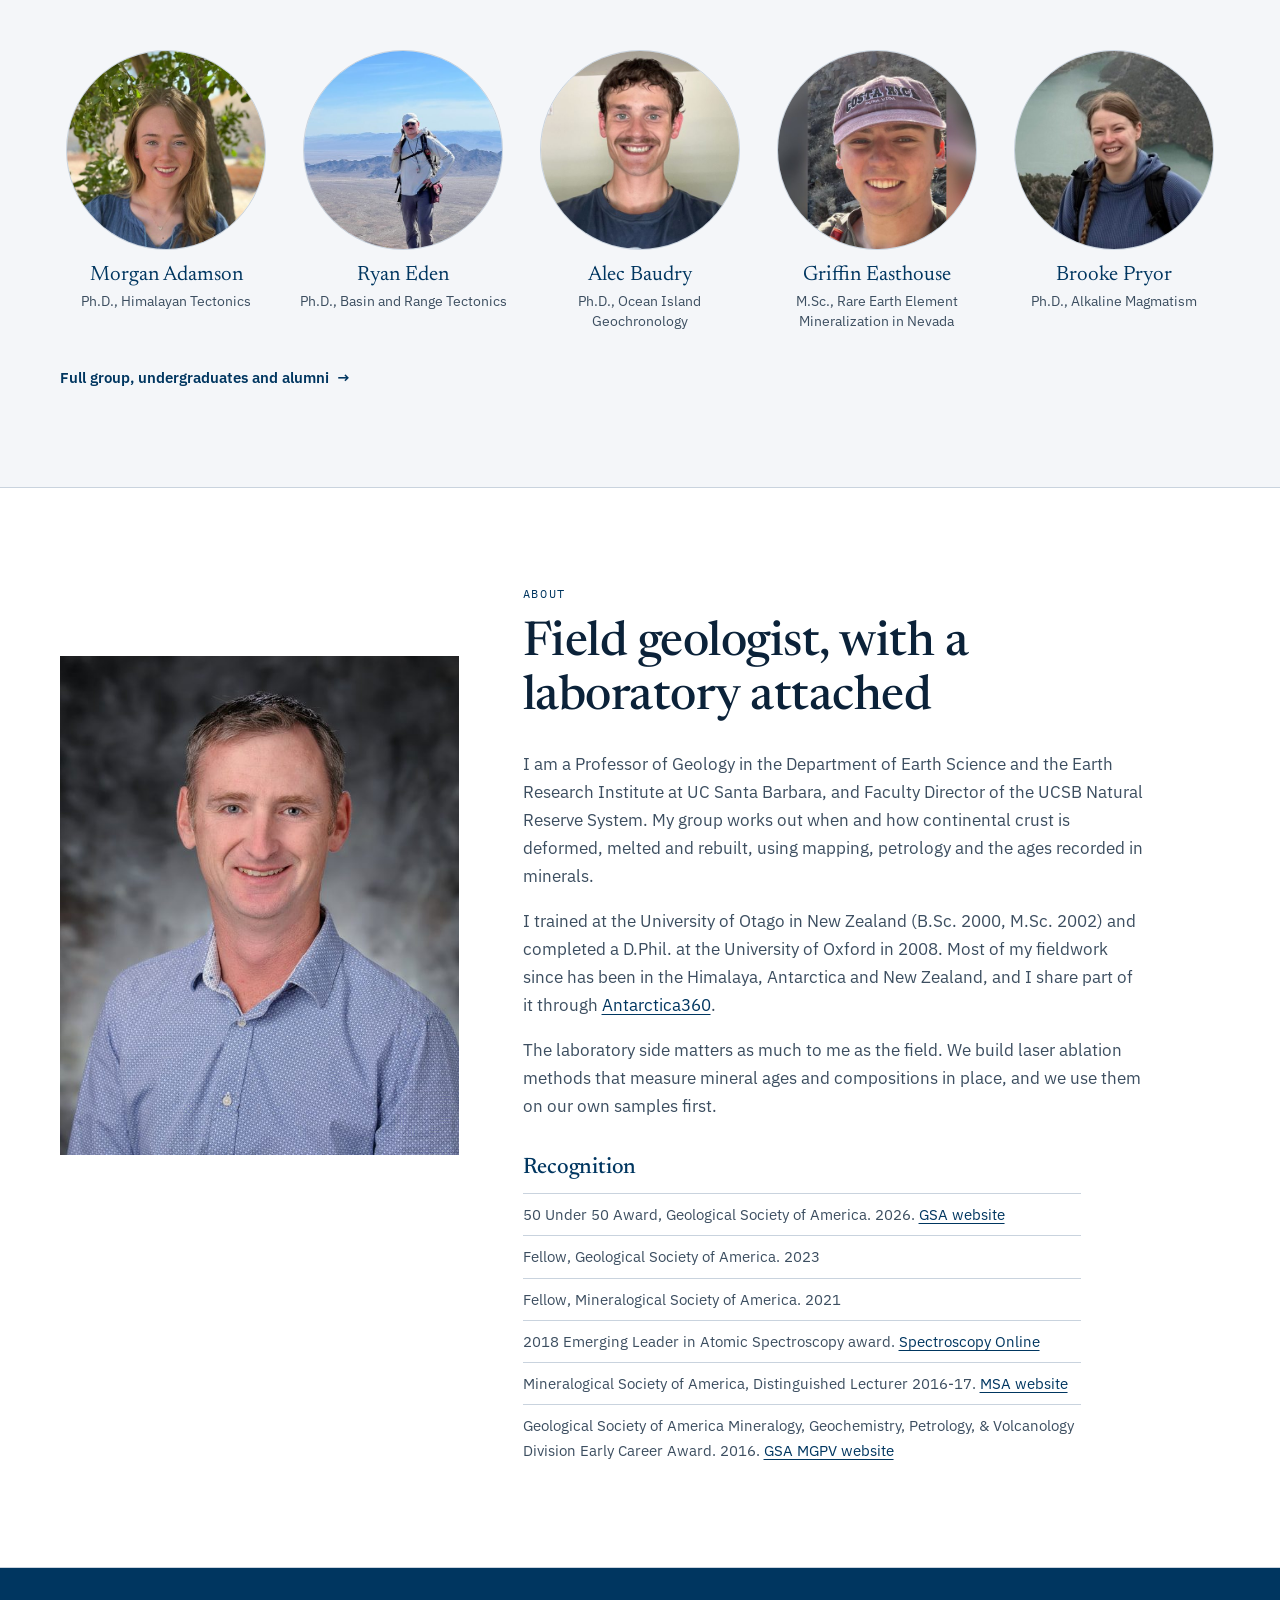
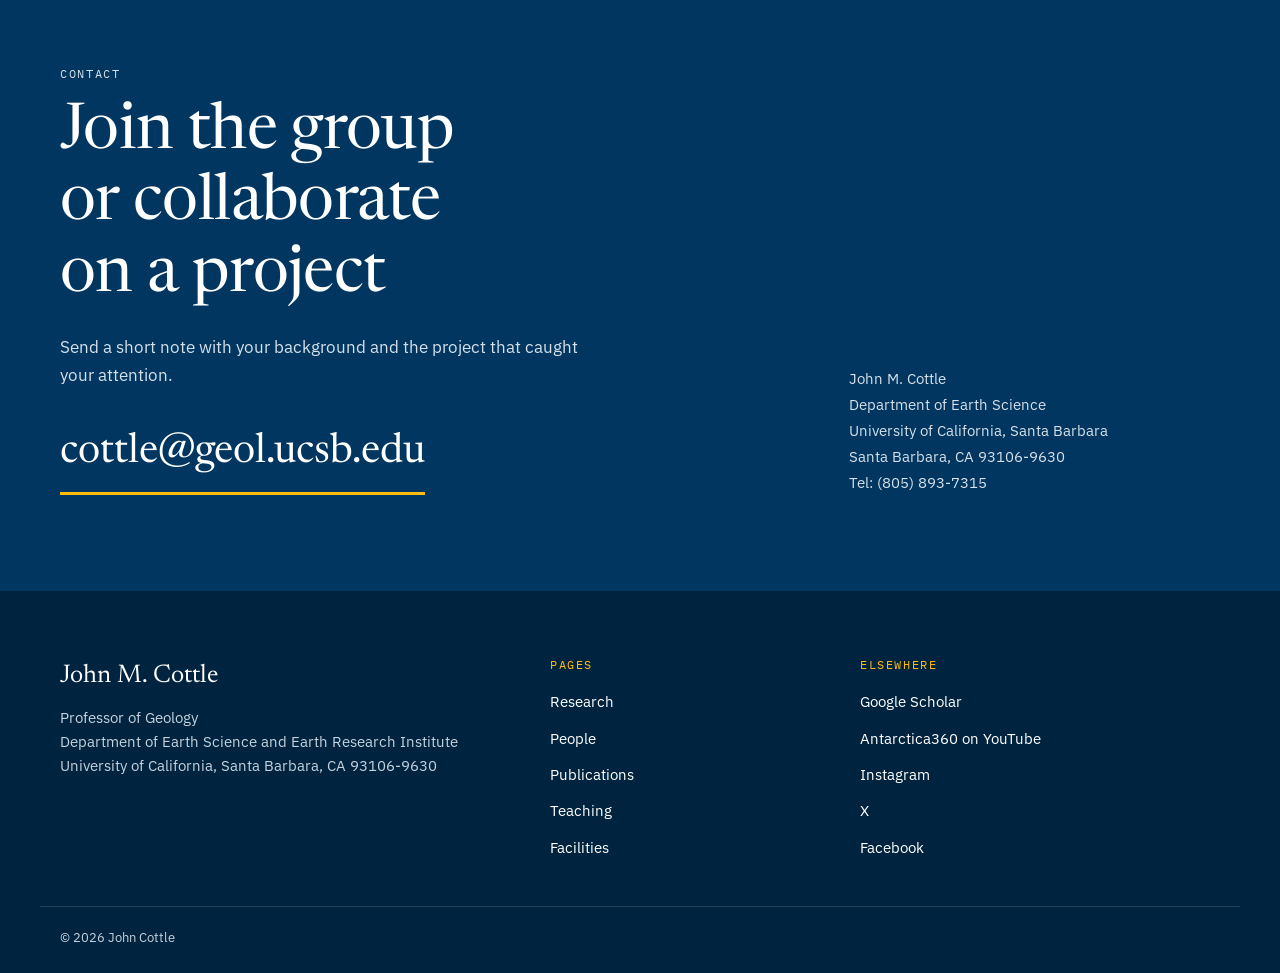
==== commit dc8f9174: "Zoom out Griffin Easthouse photo Co-Authored-By: Claude Sonnet 5.5 <noreply@anthropic.com> Claude-Se" ====
--- a/index.html
+++ b/index.html
@@ -98,7 +98,7 @@
   <div class="wrap">
     <div class="sec-head"><p class="eyebrow dark">People</p><h2>Current graduate students</h2>
     <p>We are always looking for people to join our group. If any of the projects interest you, get in touch.</p></div>
-    <ul class="strip"><li><img class="avatar" src="assets/img/adamson.jpg" alt="Portrait of Morgan Adamson" loading="lazy"><span class="p-name">Morgan Adamson</span><span class="p-role">Ph.D., Himalayan Tectonics</span></li><li><img class="avatar" src="assets/img/img-0626.jpg" alt="Portrait of Ryan Eden" loading="lazy"><span class="p-name">Ryan Eden</span><span class="p-role">Ph.D., Basin and Range Tectonics</span></li><li><img class="avatar" src="assets/img/baudry.jpg" alt="Portrait of Alec Baudry" loading="lazy"><span class="p-name">Alec Baudry</span><span class="p-role">Ph.D., Ocean Island Geochronology</span></li><li><img class="avatar" src="assets/img/img-9390.jpg" alt="Portrait of Griffin Easthouse" loading="lazy"><span class="p-name">Griffin Easthouse</span><span class="p-role">M.Sc., Rare Earth Element Mineralization in Nevada</span></li><li><img class="avatar" src="assets/img/brooke-pryor.jpg" alt="Portrait of Brooke Pryor" loading="lazy"><span class="p-name">Brooke Pryor</span><span class="p-role">Ph.D., Alkaline Magmatism</span></li></ul>
+    <ul class="strip"><li><img class="avatar" src="assets/img/adamson.jpg" alt="Portrait of Morgan Adamson" loading="lazy"><span class="p-name">Morgan Adamson</span><span class="p-role">Ph.D., Himalayan Tectonics</span></li><li><img class="avatar" src="assets/img/img-0626.jpg" alt="Portrait of Ryan Eden" loading="lazy"><span class="p-name">Ryan Eden</span><span class="p-role">Ph.D., Basin and Range Tectonics</span></li><li><img class="avatar" src="assets/img/baudry.jpg" alt="Portrait of Alec Baudry" loading="lazy"><span class="p-name">Alec Baudry</span><span class="p-role">Ph.D., Ocean Island Geochronology</span></li><li><img class="avatar" src="assets/img/griffin-easthouse.jpg" alt="Portrait of Griffin Easthouse" loading="lazy"><span class="p-name">Griffin Easthouse</span><span class="p-role">M.Sc., Rare Earth Element Mineralization in Nevada</span></li><li><img class="avatar" src="assets/img/brooke-pryor.jpg" alt="Portrait of Brooke Pryor" loading="lazy"><span class="p-name">Brooke Pryor</span><span class="p-role">Ph.D., Alkaline Magmatism</span></li></ul>
     <p class="after"><a class="more" href="people.html">Full group, undergraduates and alumni <span aria-hidden="true">&rarr;</span></a></p>
   </div>
 </section>
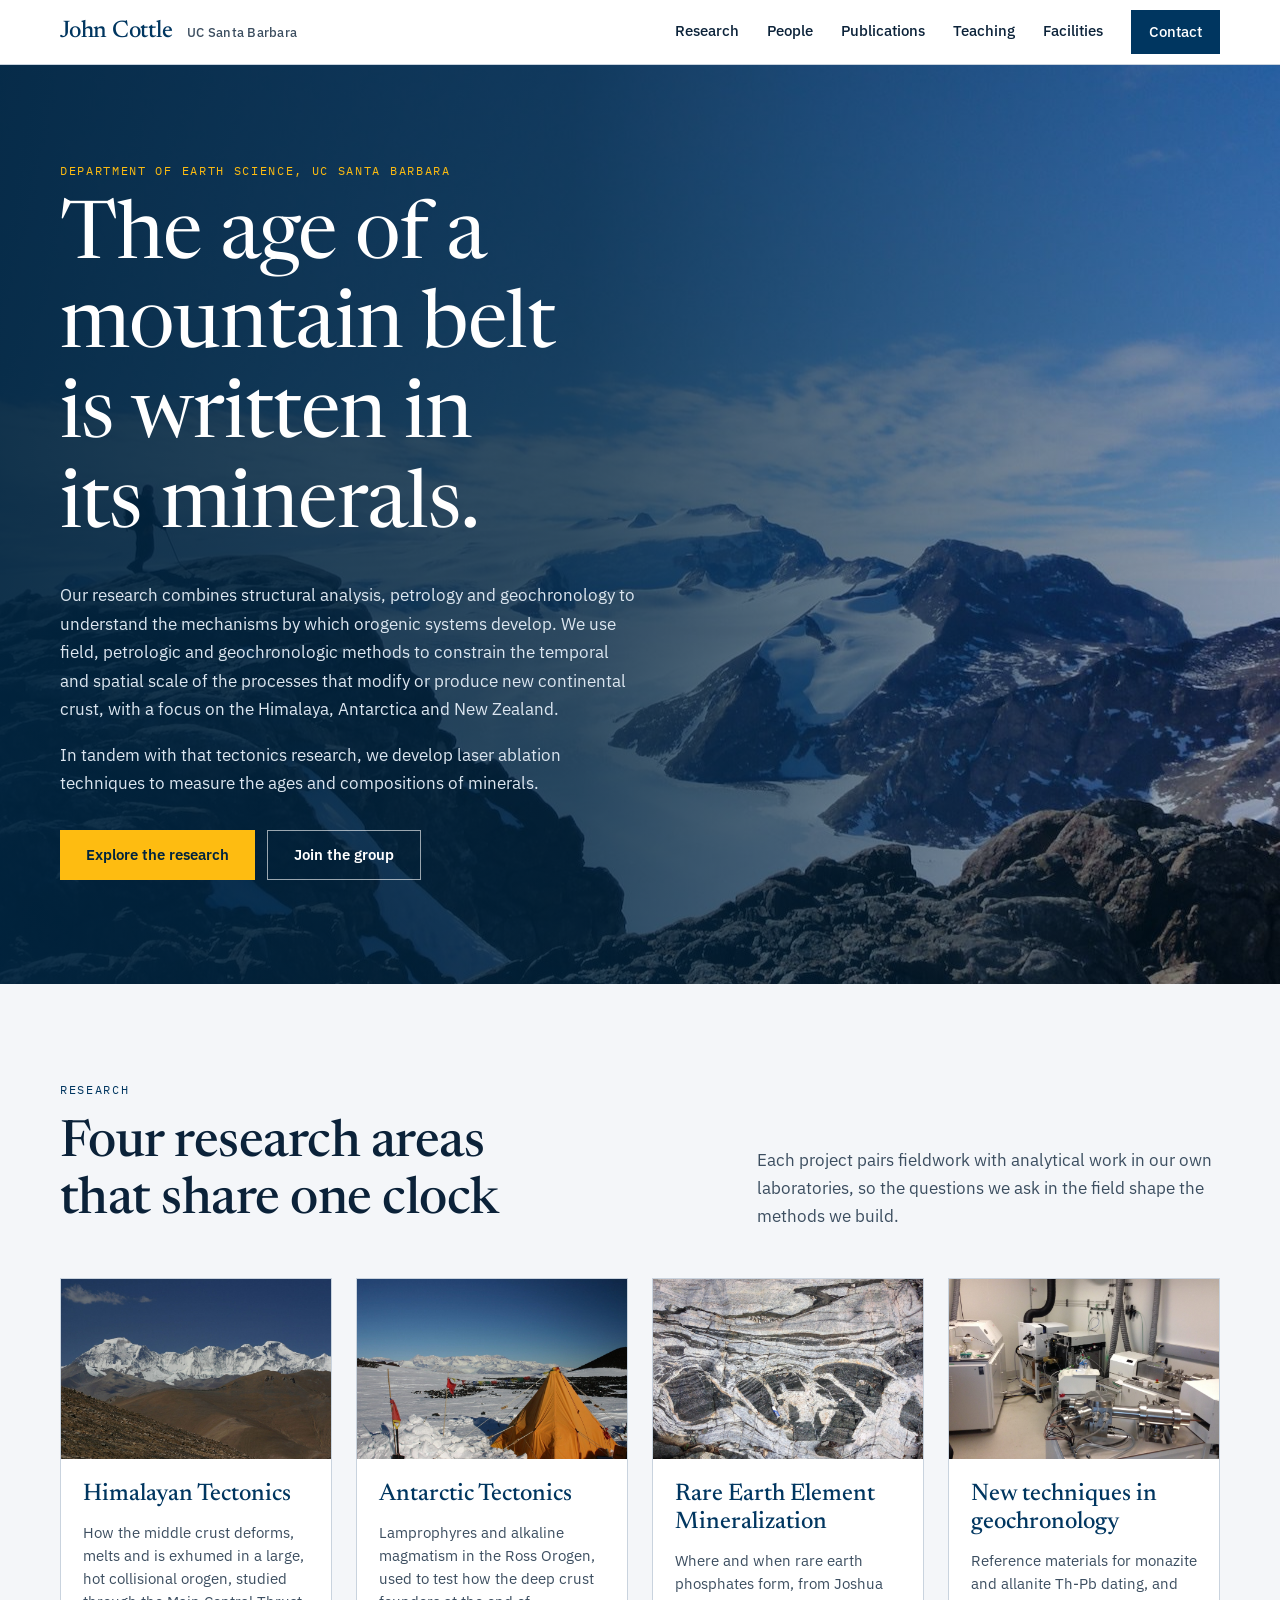
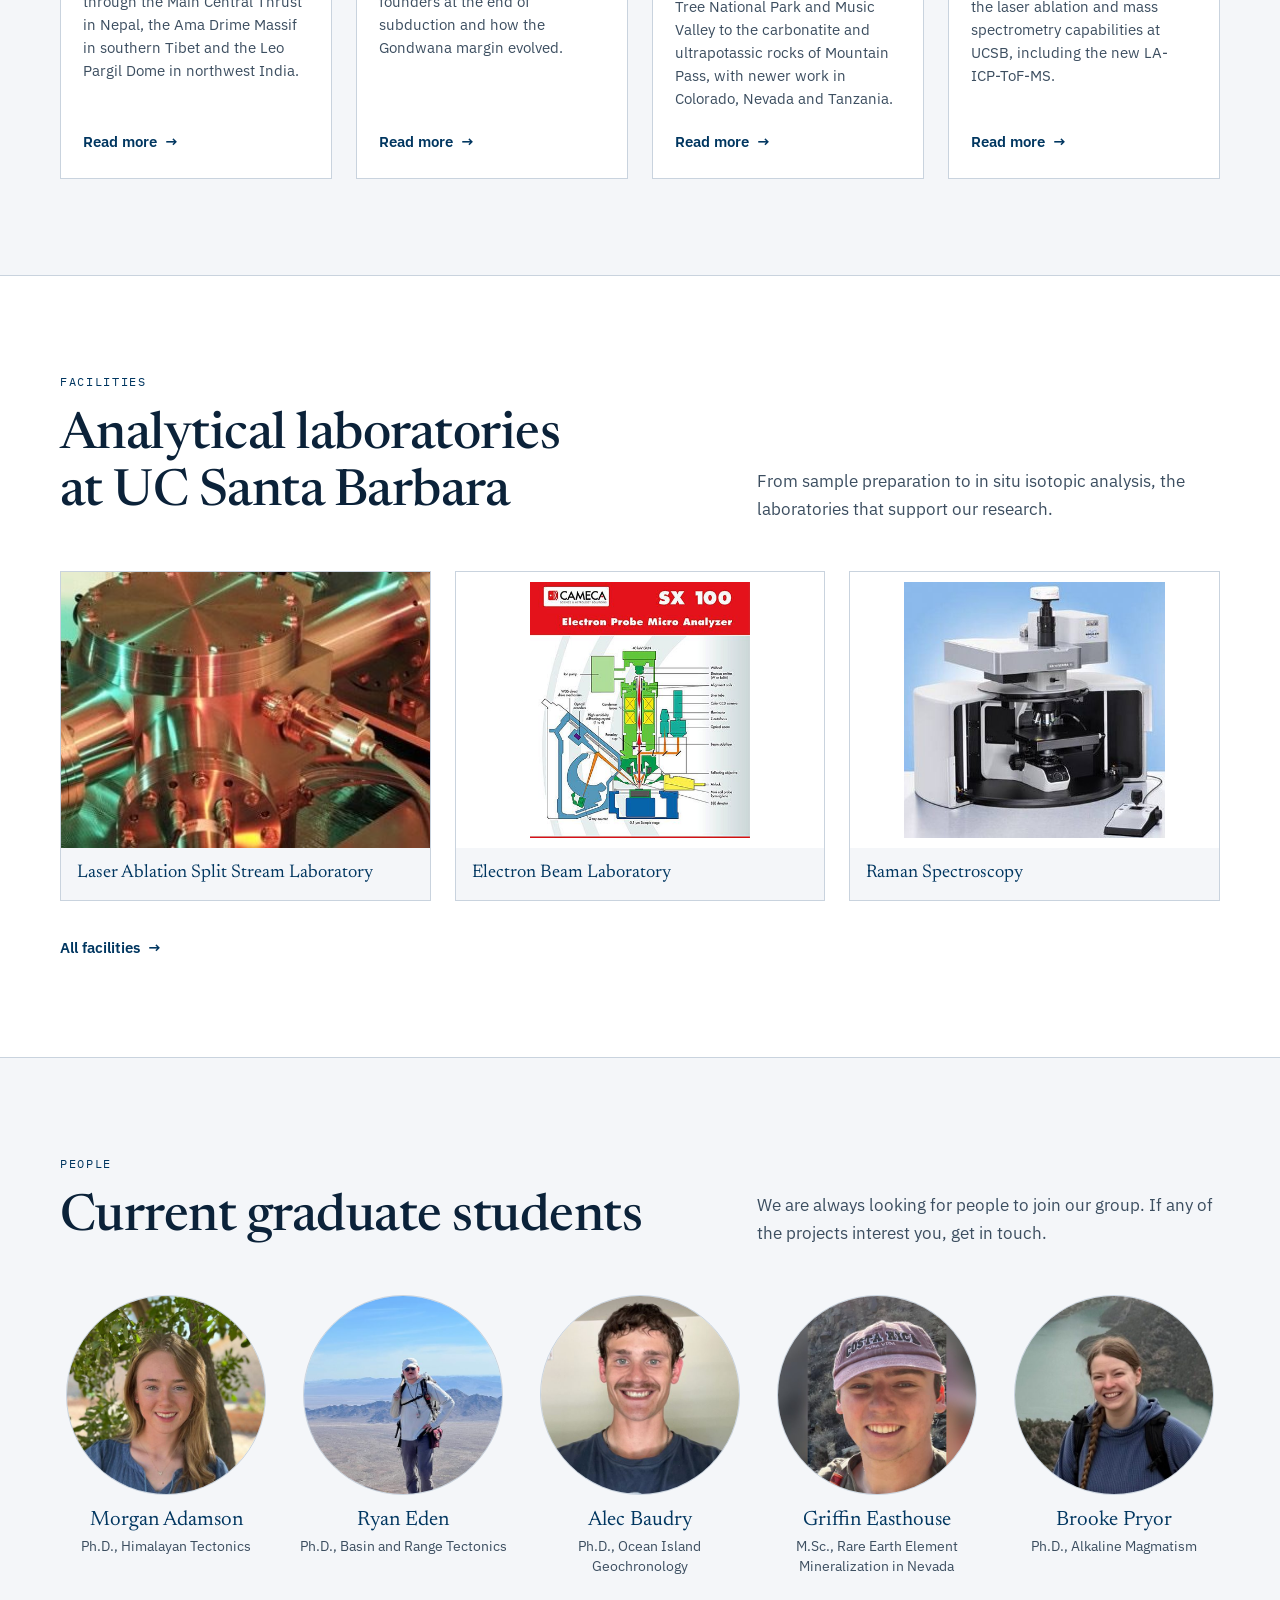
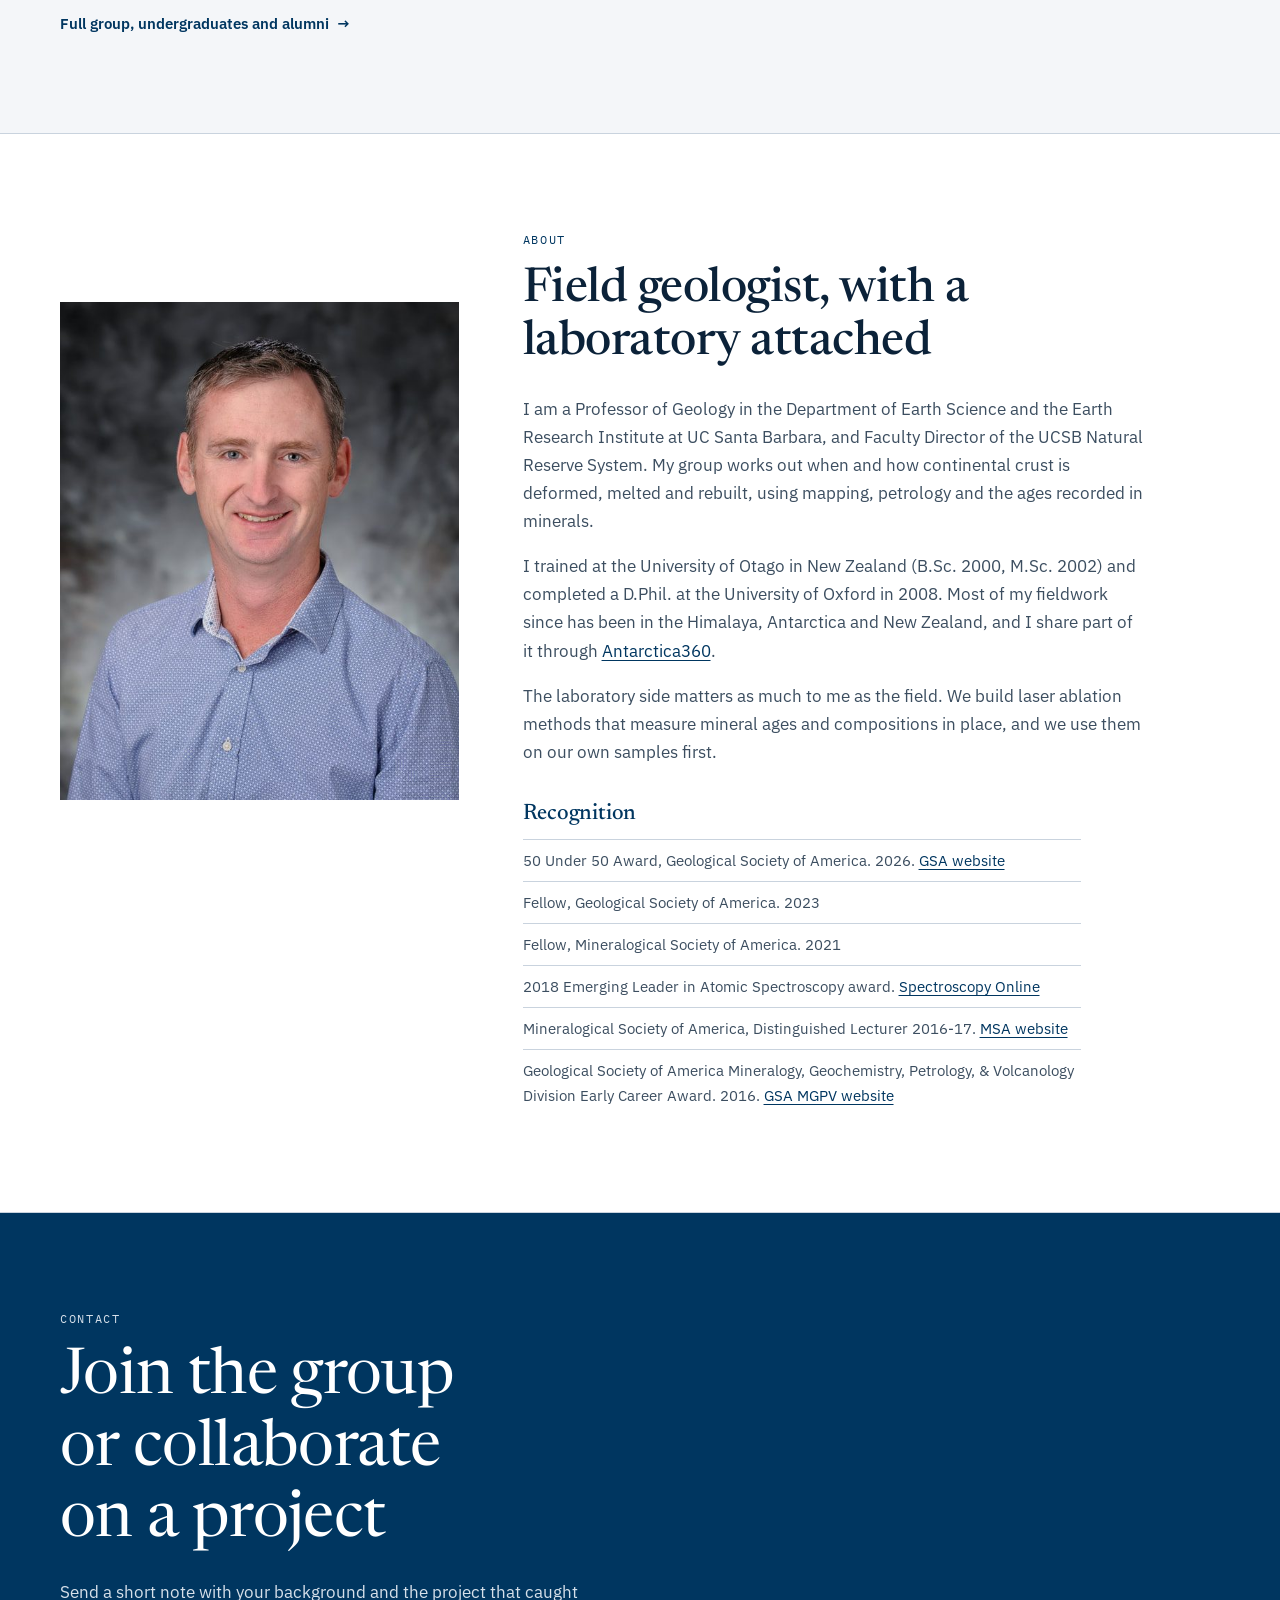
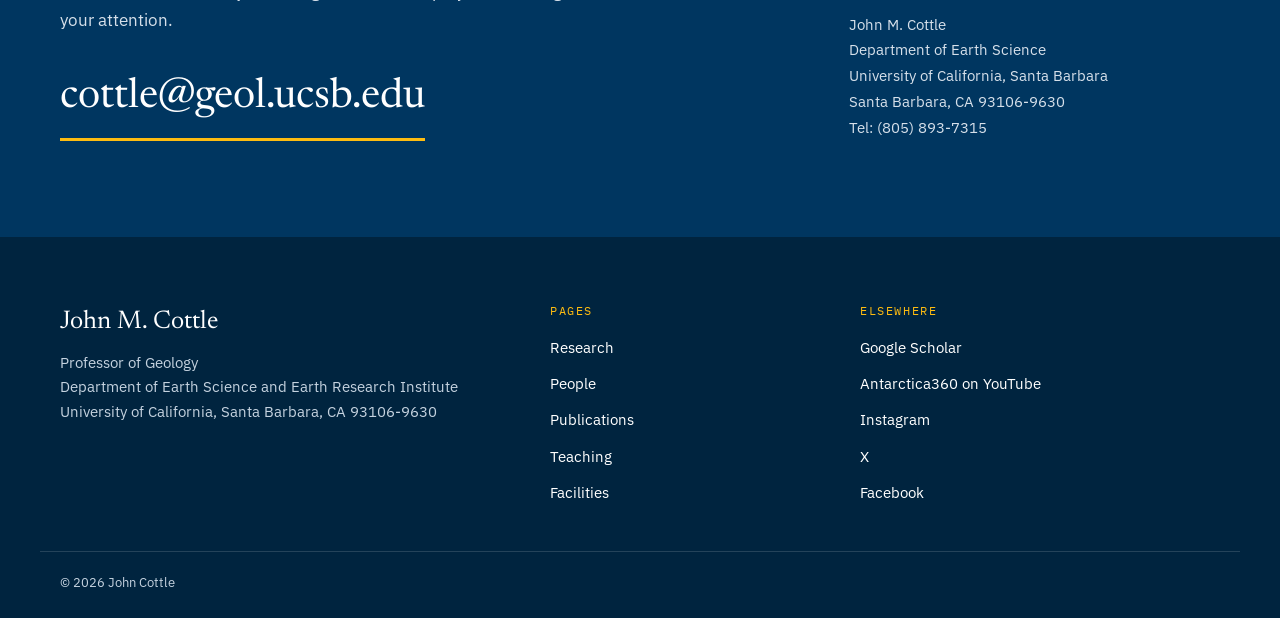
==== commit 5abf6668: "Home page: show only three laboratories Co-Authored-By: Claude Sonnet 5.5 <noreply@anthropic.com> Cl" ====
--- a/index.html
+++ b/index.html
@@ -83,13 +83,7 @@
   <span class="mini-img contain"><img src="assets/img/cameca.jpg" alt="CAMECA electron microprobe" loading="lazy"></span>
   <span class="mini-name">Electron Beam Laboratory</span></a><a class="mini" href="raman-laser-spectroscopy.html">
   <span class="mini-img contain"><img src="assets/img/raman.jpg" alt="Raman spectrometer" loading="lazy"></span>
-  <span class="mini-name">Raman Spectroscopy</span></a><a class="mini" href="optical-microscopy.html">
-  <span class="mini-img contain"><img src="assets/img/dm4-p-side-01.jpg" alt="Polarizing optical microscope" loading="lazy"></span>
-  <span class="mini-name">Optical Microscopy</span></a><a class="mini" href="mineral-separation-labs.html">
-  <span class="mini-img cover"><img src="assets/img/img-4436-1.jpg" alt="Mineral separation laboratory" loading="lazy"></span>
-  <span class="mini-name">Mineral Separation</span></a><a class="mini" href="xrf-prep-lab.html">
-  <span class="mini-img cover"><img src="assets/img/xrf.jpg" alt="X-ray fluorescence spectrometer" loading="lazy"></span>
-  <span class="mini-name">XRF Sample Preparation</span></a></div>
+  <span class="mini-name">Raman Spectroscopy</span></a></div>
     <p class="after"><a class="more" href="facilities.html">All facilities <span aria-hidden="true">&rarr;</span></a></p>
   </div>
 </section>
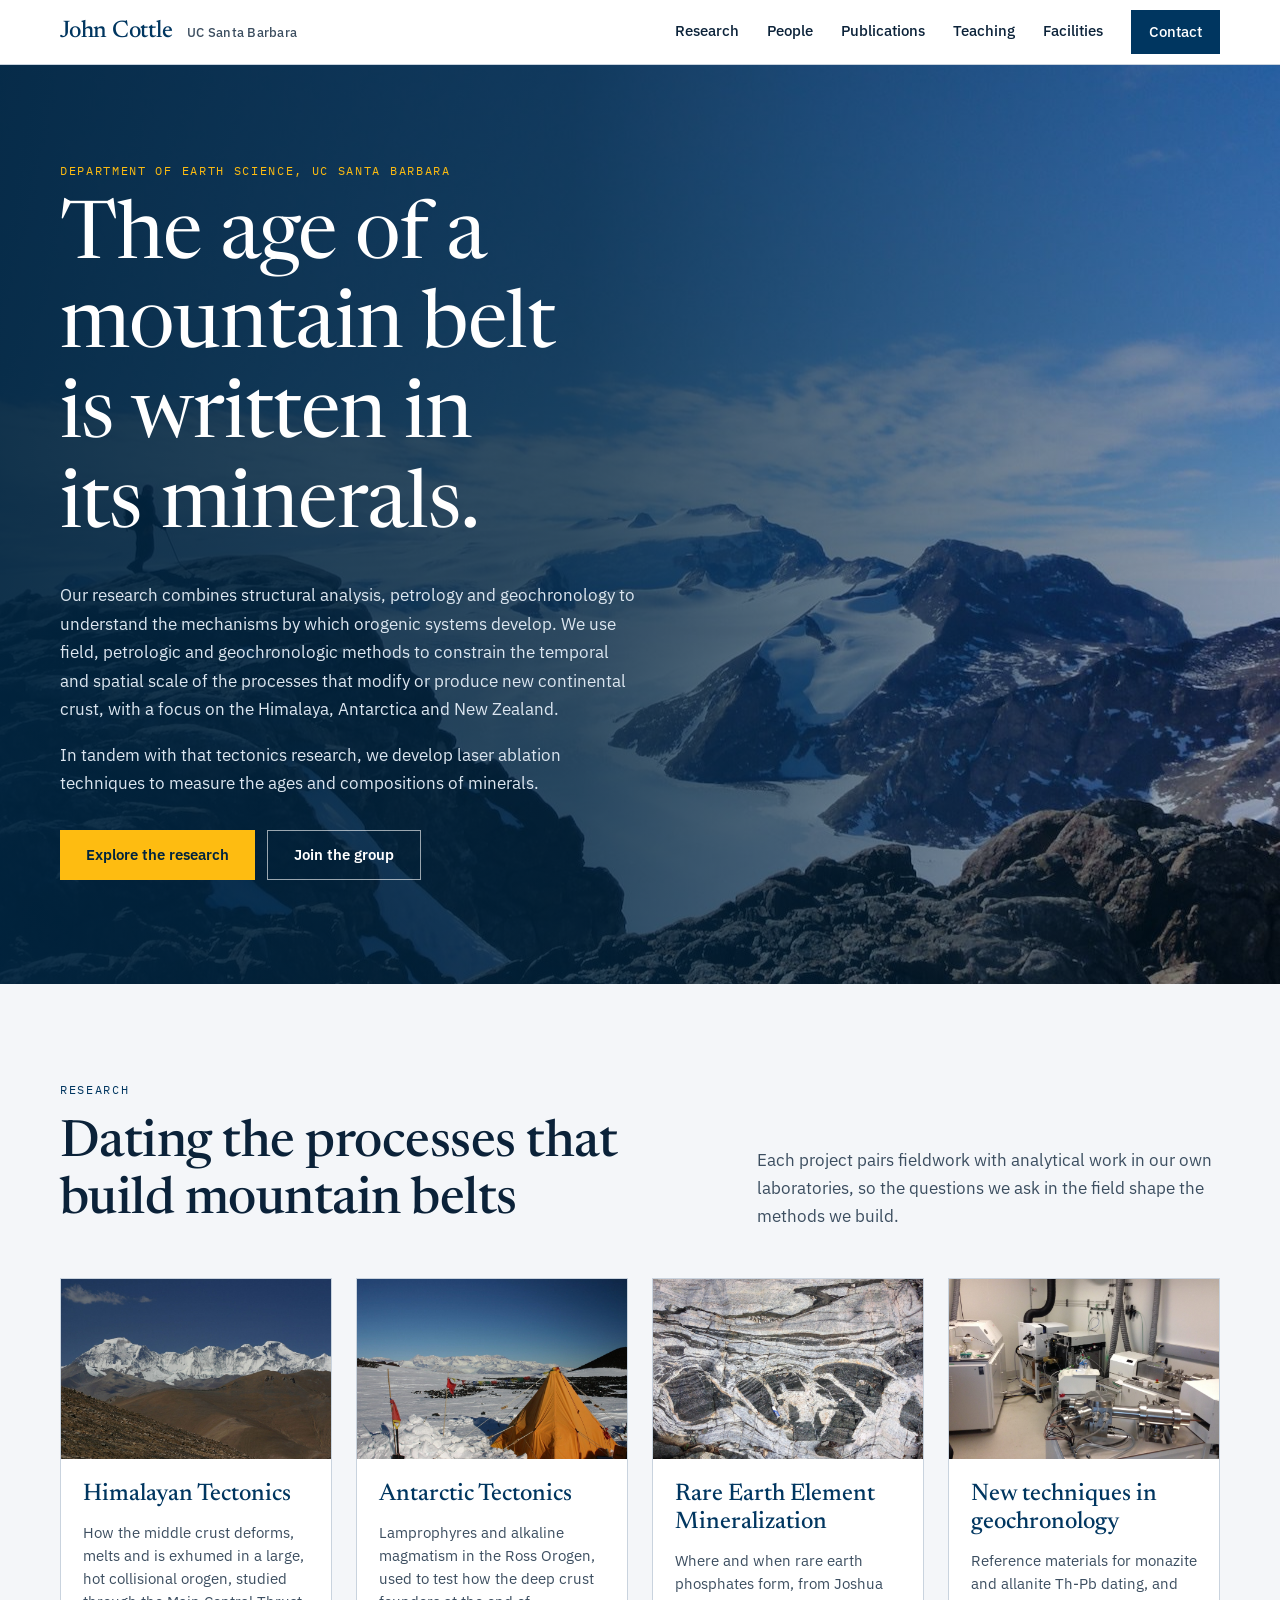
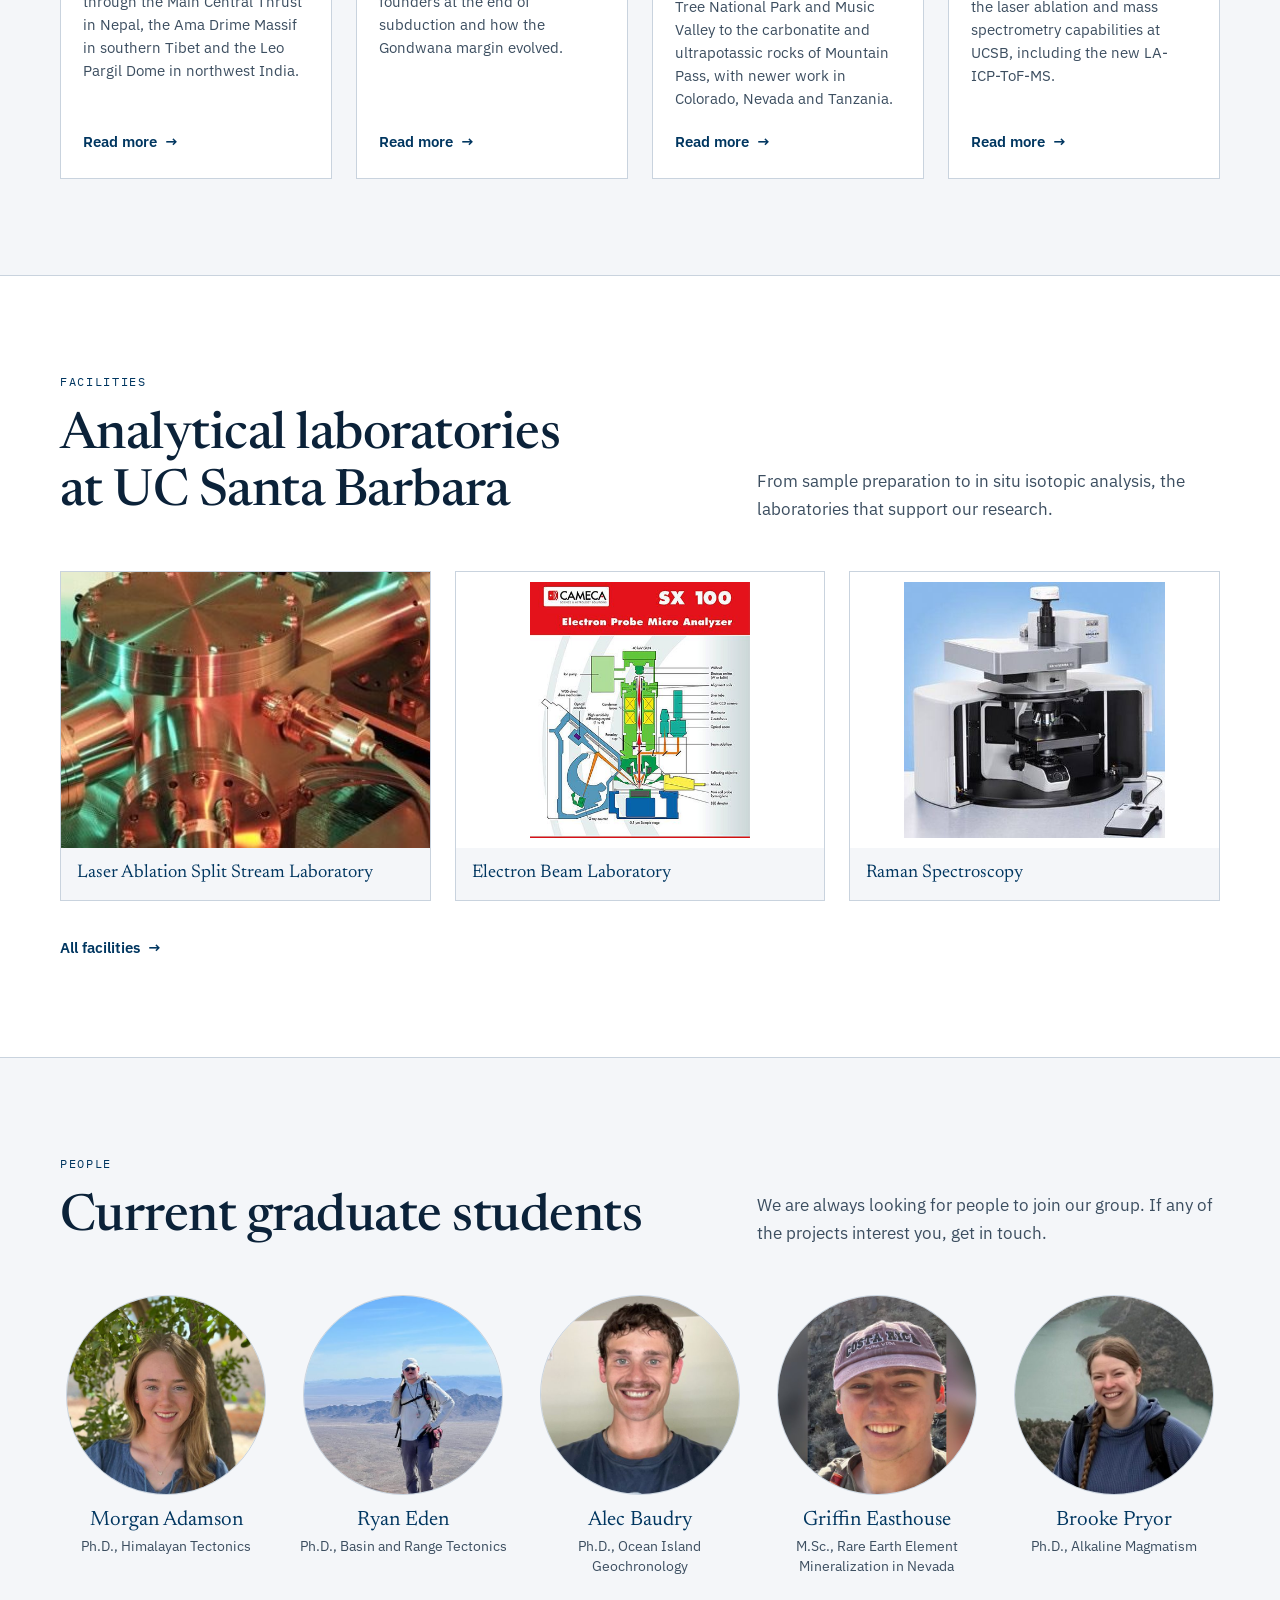
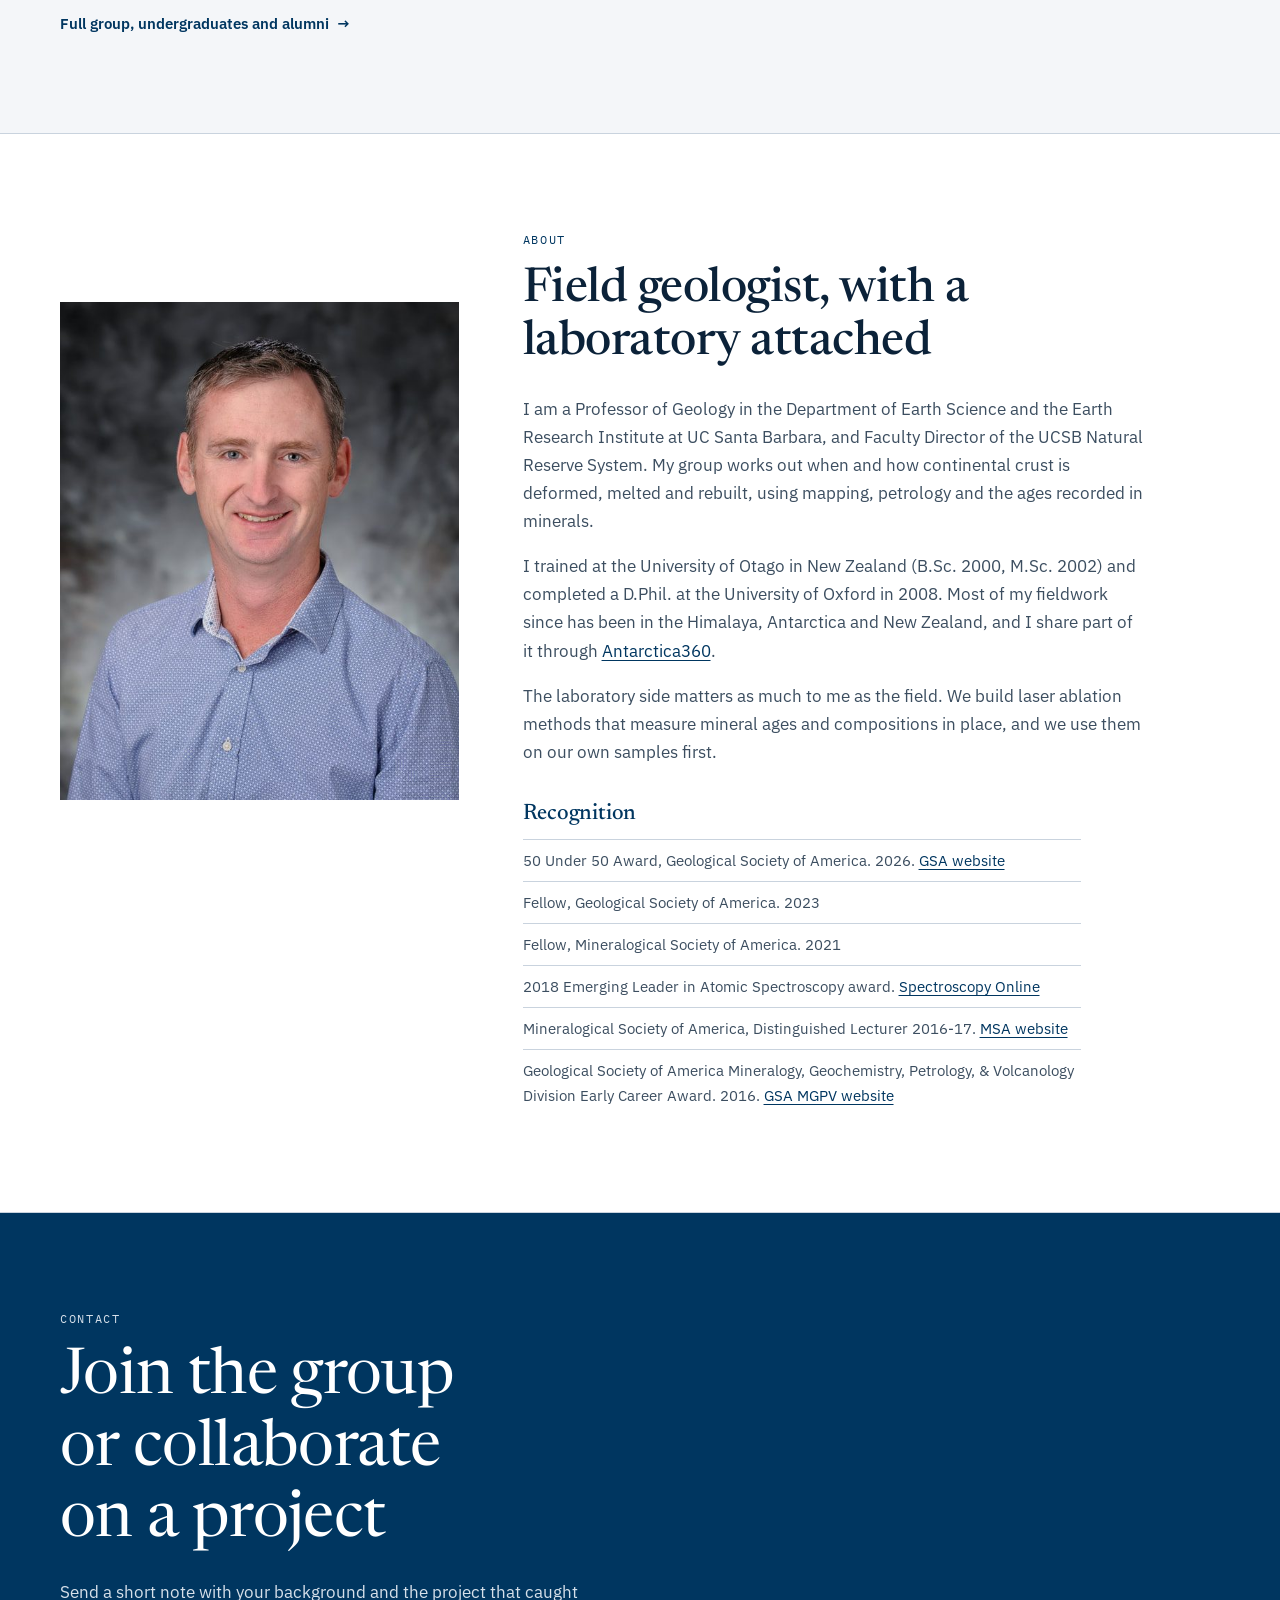
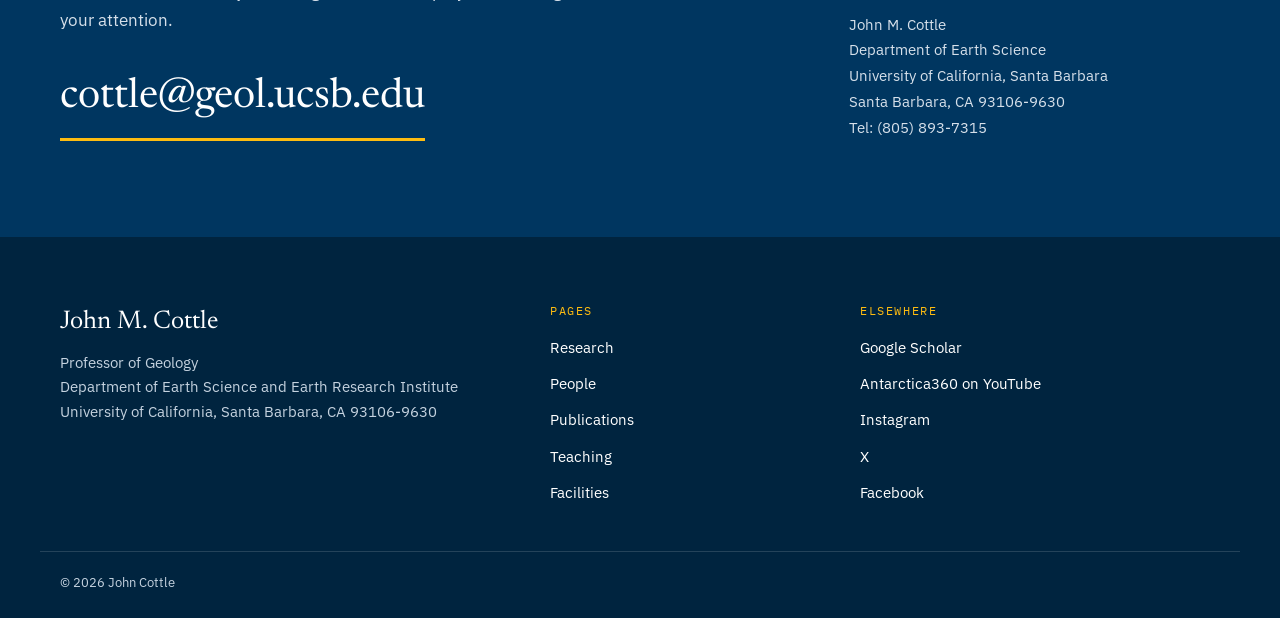
==== commit fbe11915: "Home: new research section title Co-Authored-By: Claude Sonnet 5.5 <noreply@anthropic.com> Claude-Se" ====
--- a/index.html
+++ b/index.html
@@ -55,7 +55,7 @@
 
 <section class="section" id="research">
   <div class="wrap">
-    <div class="sec-head"><p class="eyebrow dark">Research</p><h2>Four research areas that share one clock</h2>
+    <div class="sec-head"><p class="eyebrow dark">Research</p><h2>Dating the processes that build mountain belts</h2>
     <p>Each project pairs fieldwork with analytical work in our own laboratories, so the questions we ask in the field shape the methods we build.</p></div>
     <div class="card-grid"><a class="card" href="himalayan-tectonics.html">
   <span class="card-img"><img src="assets/img/368618398.jpg" alt="Snow-covered peaks of the Himalaya above a dry brown ridge" loading="lazy"></span>
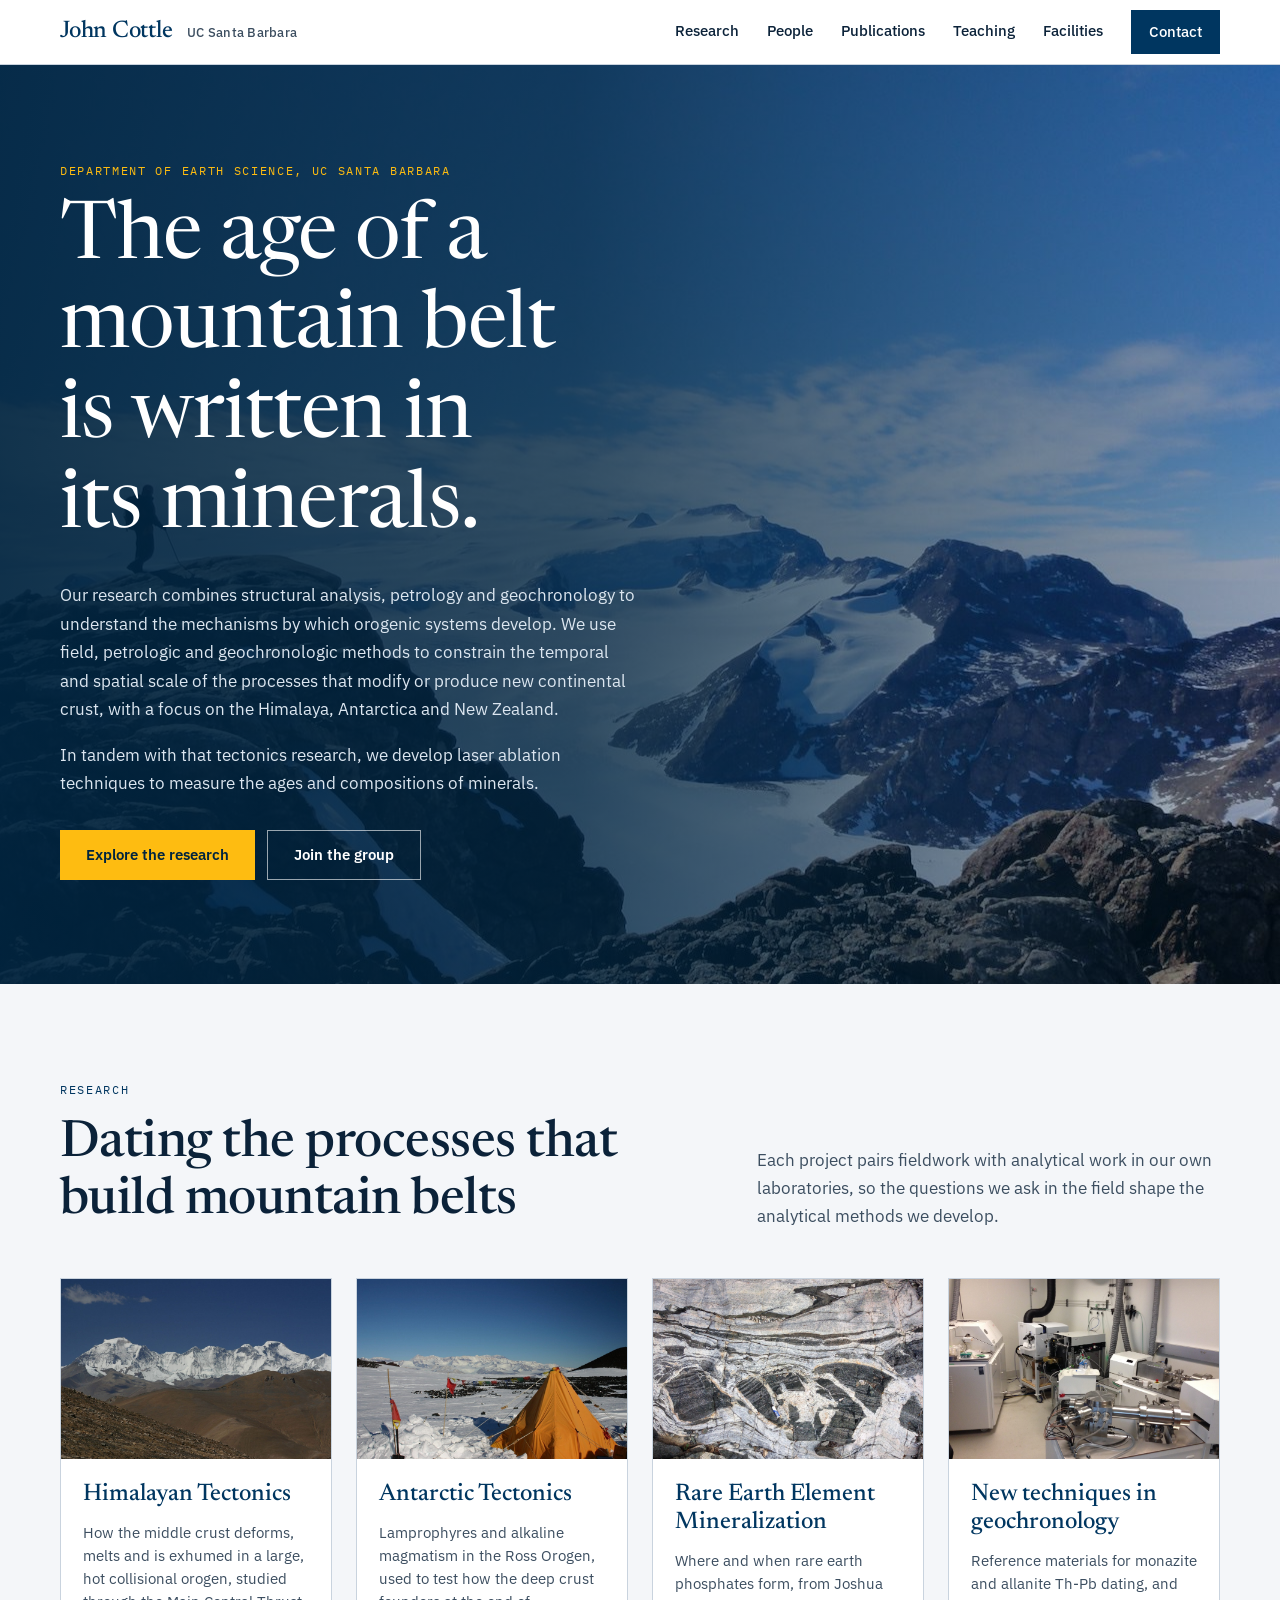
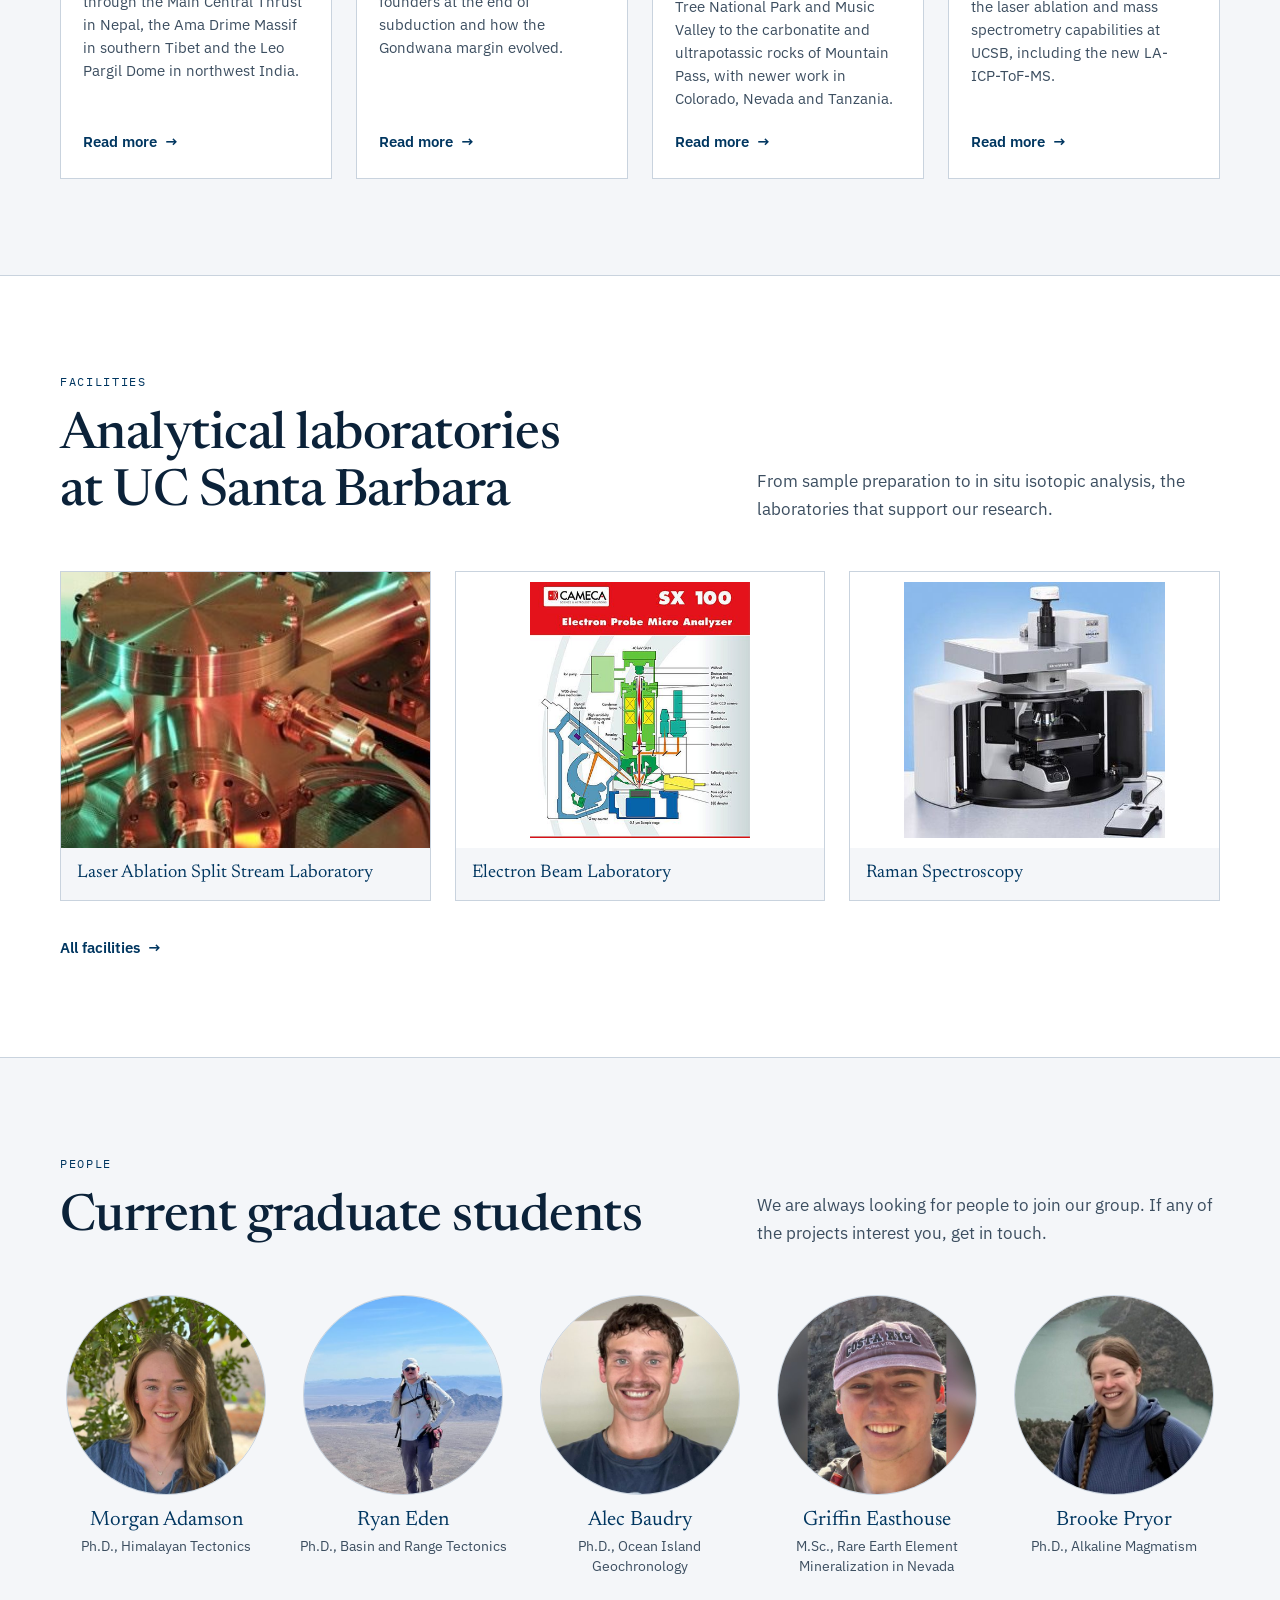
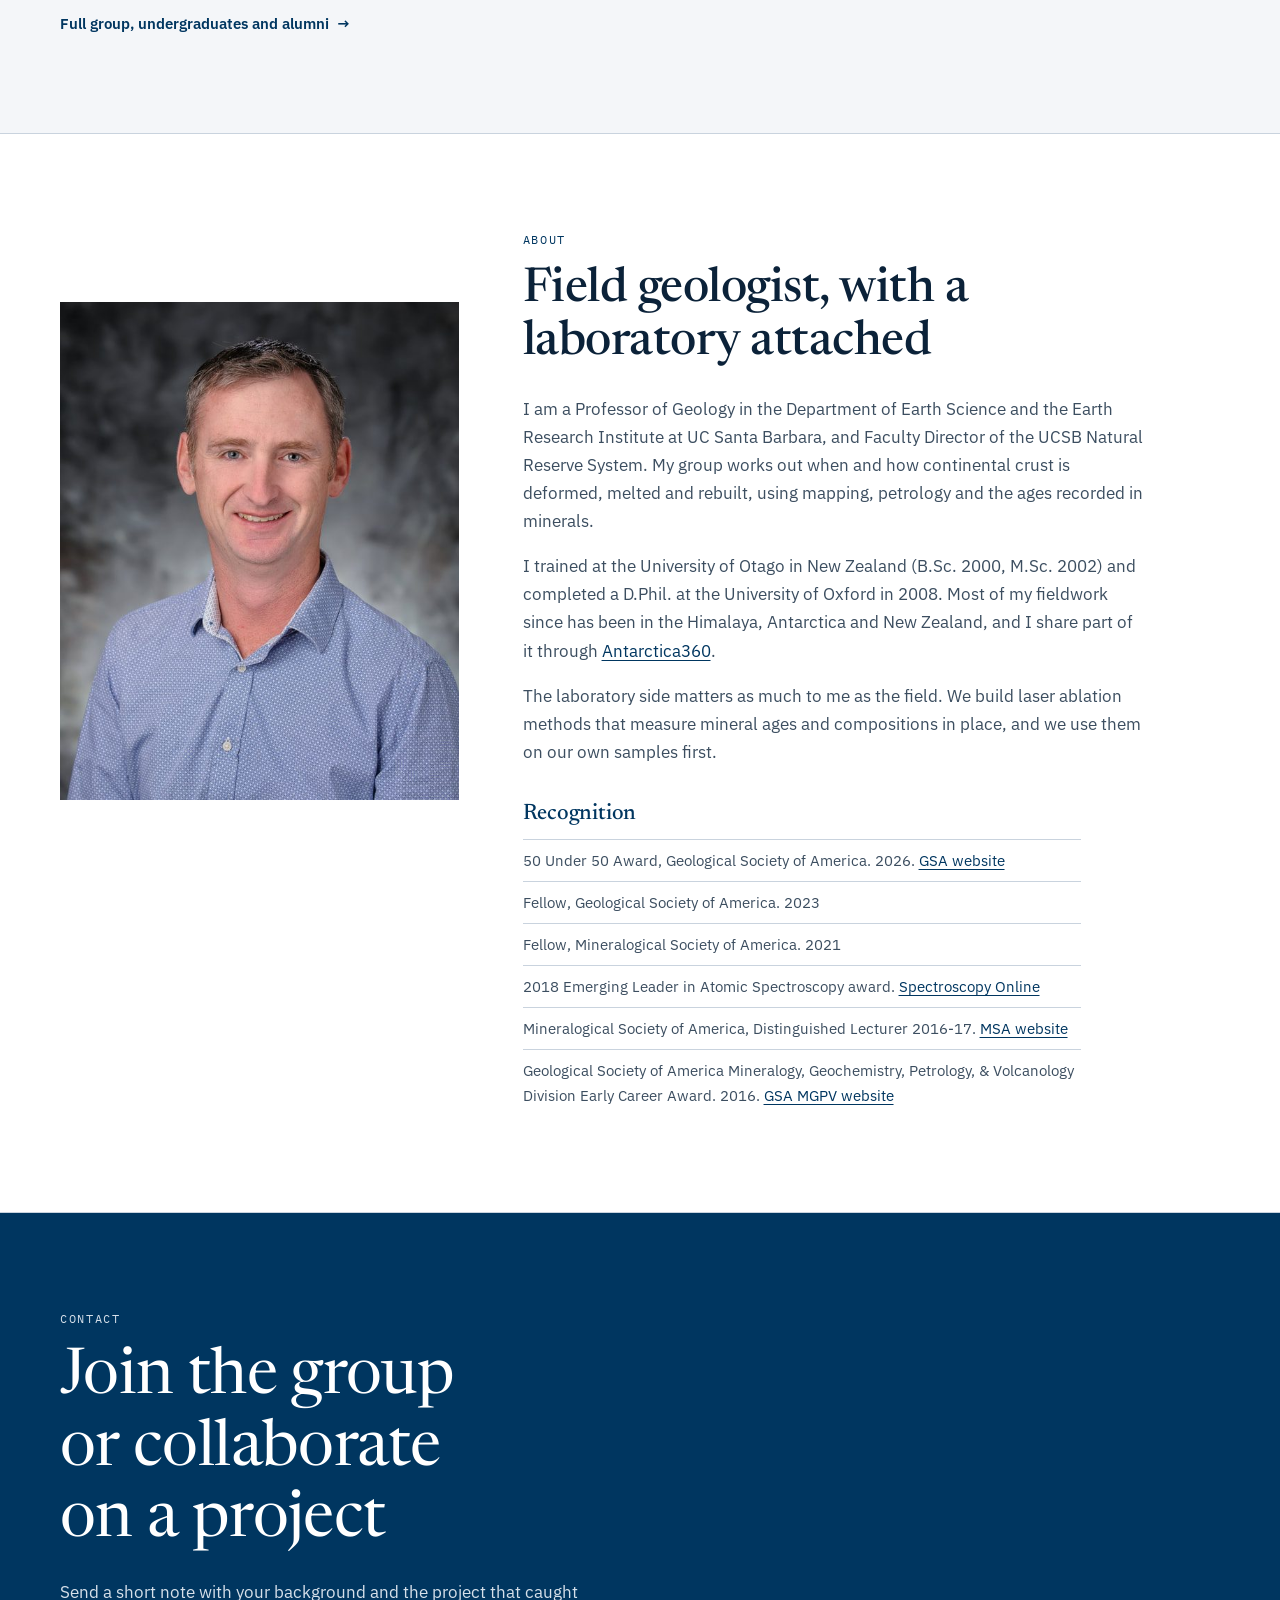
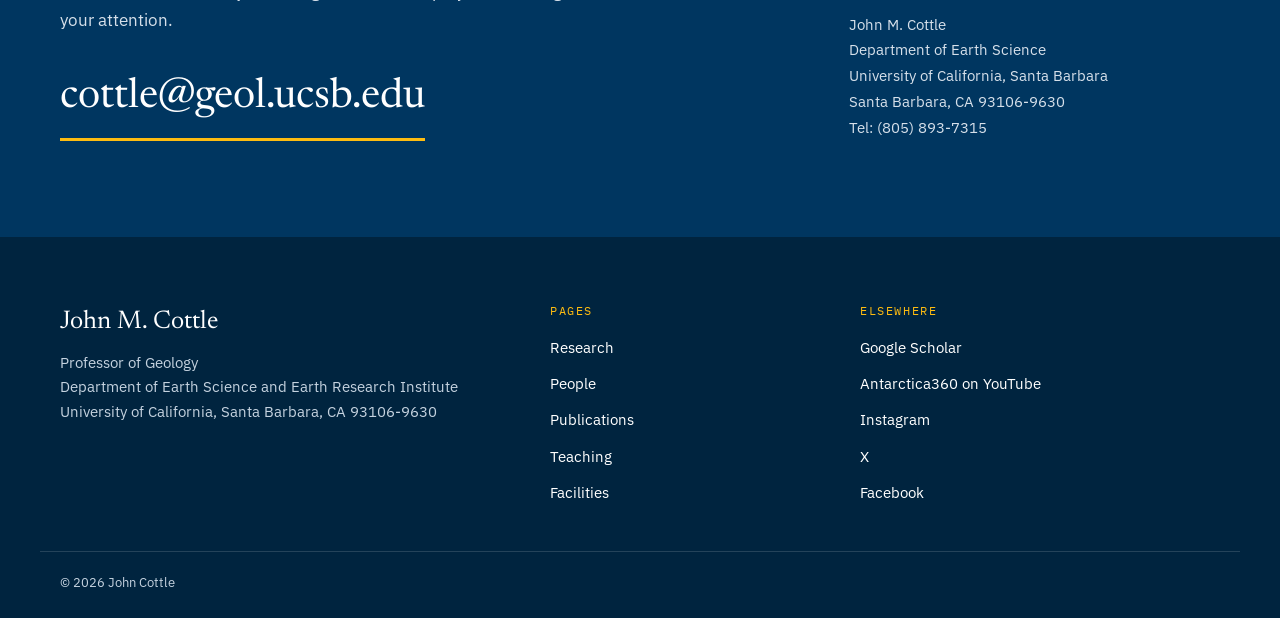
==== commit 1e7352c9: "Home: reword research intro Co-Authored-By: Claude Sonnet 5.5 <noreply@anthropic.com> Claude-Session" ====
--- a/index.html
+++ b/index.html
@@ -56,7 +56,7 @@
 <section class="section" id="research">
   <div class="wrap">
     <div class="sec-head"><p class="eyebrow dark">Research</p><h2>Dating the processes that build mountain belts</h2>
-    <p>Each project pairs fieldwork with analytical work in our own laboratories, so the questions we ask in the field shape the methods we build.</p></div>
+    <p>Each project pairs fieldwork with analytical work in our own laboratories, so the questions we ask in the field shape the analytical methods we develop.</p></div>
     <div class="card-grid"><a class="card" href="himalayan-tectonics.html">
   <span class="card-img"><img src="assets/img/368618398.jpg" alt="Snow-covered peaks of the Himalaya above a dry brown ridge" loading="lazy"></span>
   <span class="card-body"><span class="card-title">Himalayan Tectonics</span><span class="card-text">How the middle crust deforms, melts and is exhumed in a large, hot collisional orogen, studied through the Main Central Thrust in Nepal, the Ama Drime Massif in southern Tibet and the Leo Pargil Dome in northwest India.</span>
--- a/assets/style.css
+++ b/assets/style.css
@@ -242,3 +242,12 @@
   html { scroll-behavior: auto; }
   * { transition-duration: .01ms !important; }
 }
+
+.prose strong.me{text-decoration:underline;text-underline-offset:2px;text-decoration-thickness:1px}
+
+.prose ul.profiles,.profiles{list-style:none;margin:0 0 28px;padding:0;display:flex;flex-wrap:wrap;gap:10px}
+.profiles a{display:inline-flex;align-items:center;gap:9px;padding:9px 16px 9px 12px;border:1px solid var(--line);border-radius:999px;background:#fff;color:var(--navy);font:500 .9rem/1 'IBM Plex Sans',sans-serif;text-decoration:none}
+.profiles a:hover{border-color:var(--navy);background:var(--wash)}
+.profiles svg{width:22px;height:22px;flex:none}
+.prose ul.profiles li{margin:0;padding:0}.prose ul.profiles li::before{content:none}
+.prose a{overflow-wrap:anywhere}
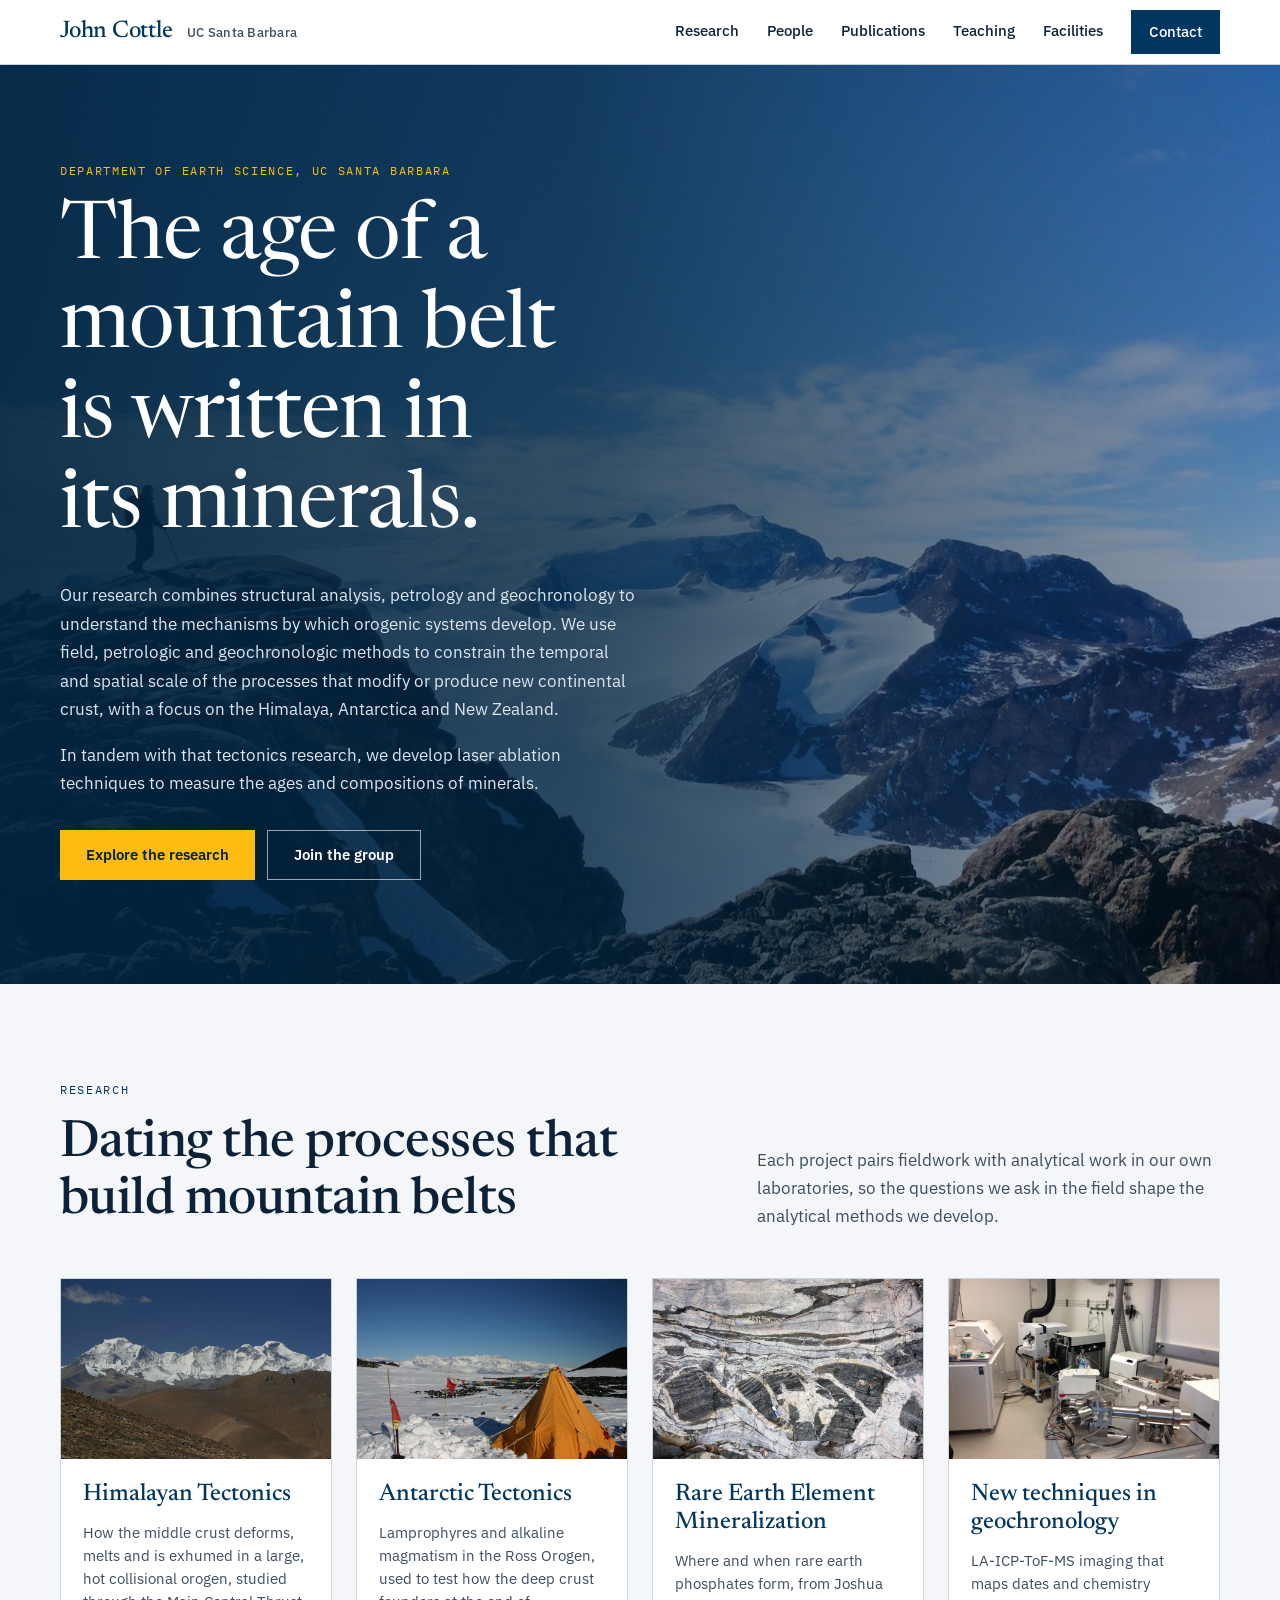
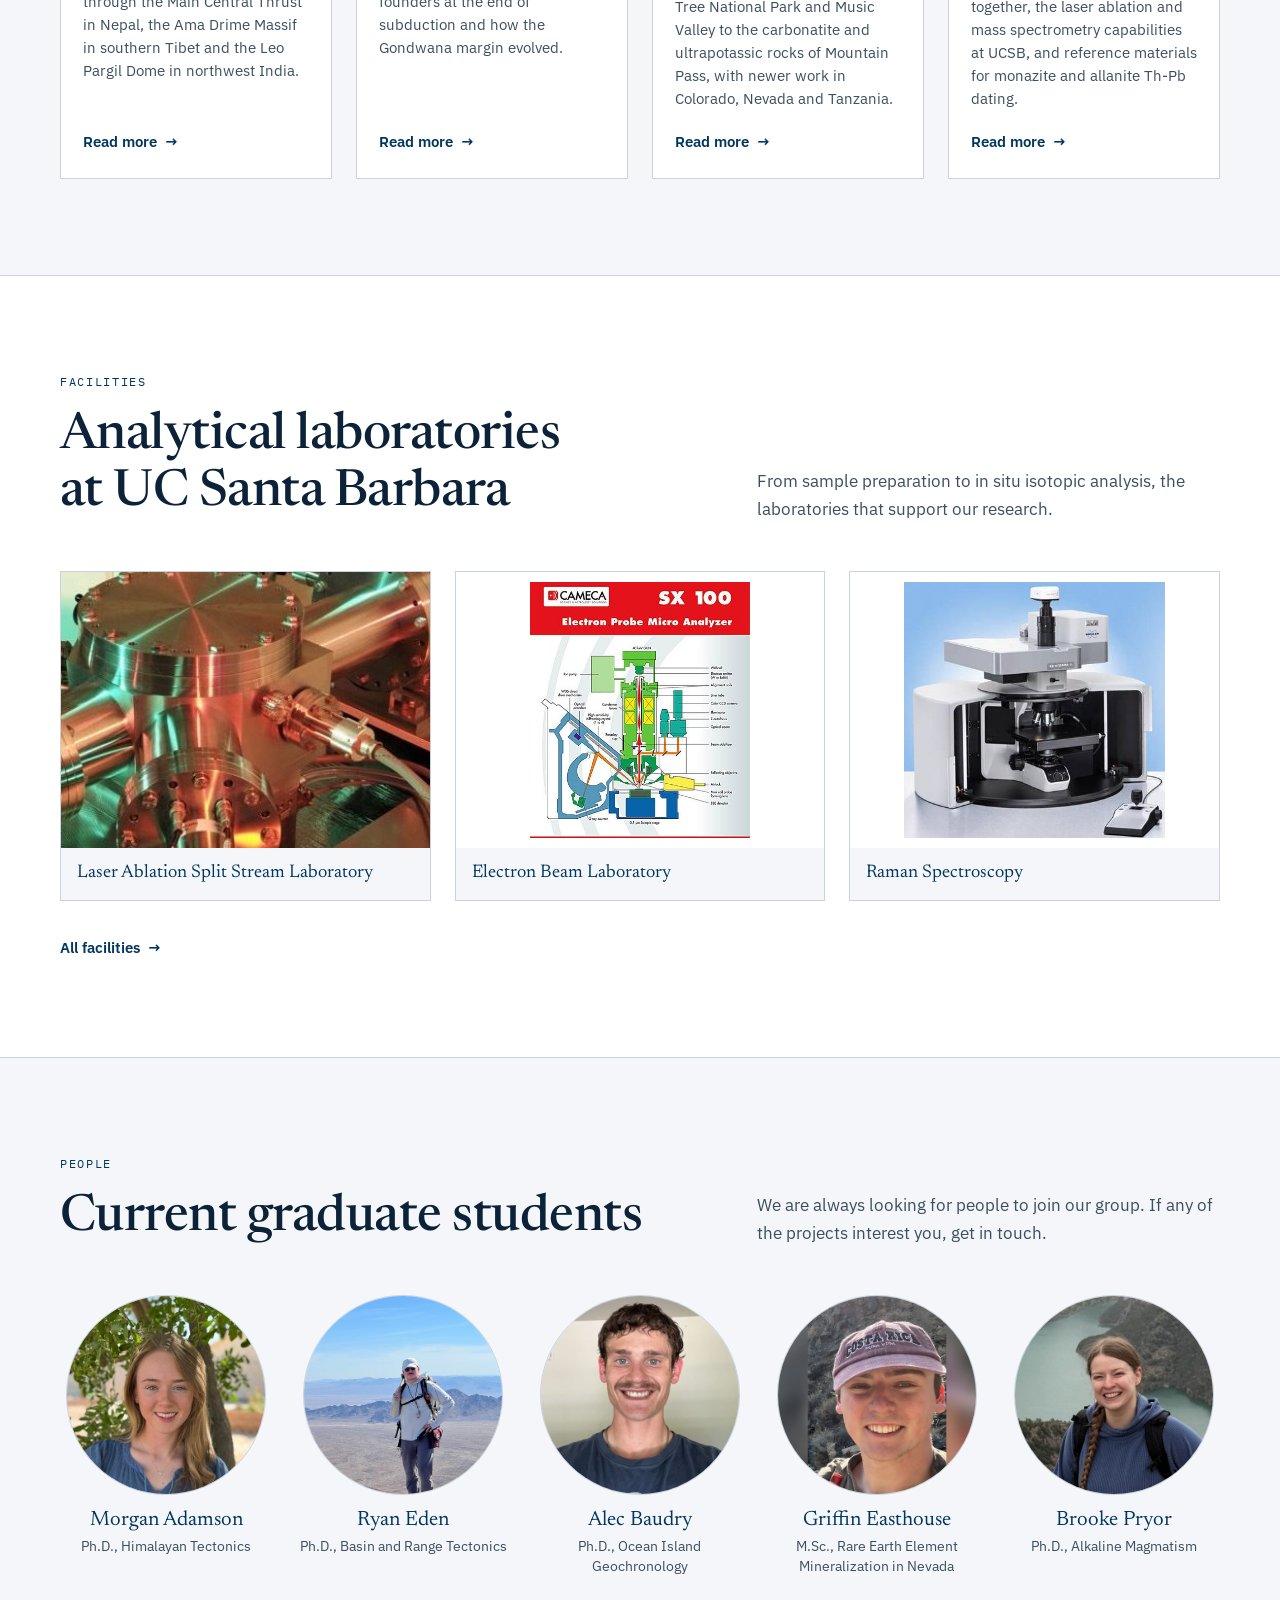
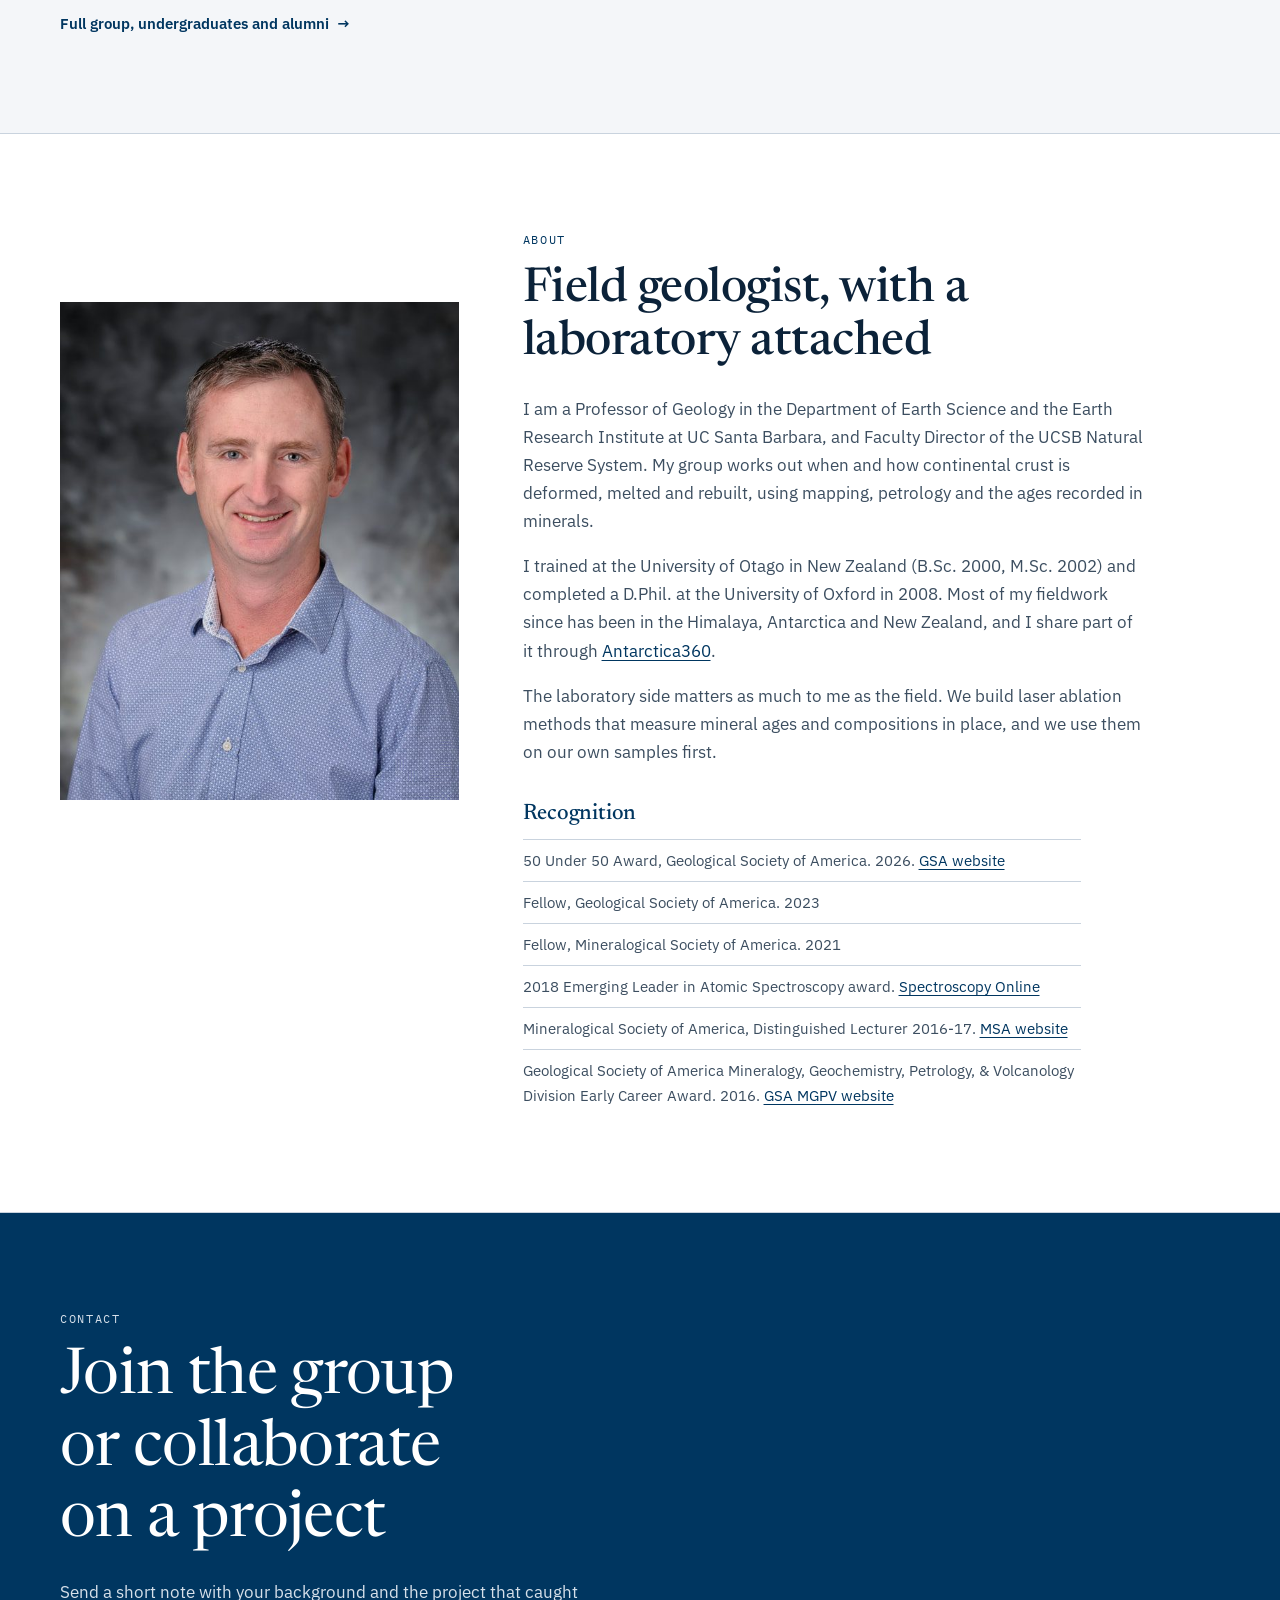
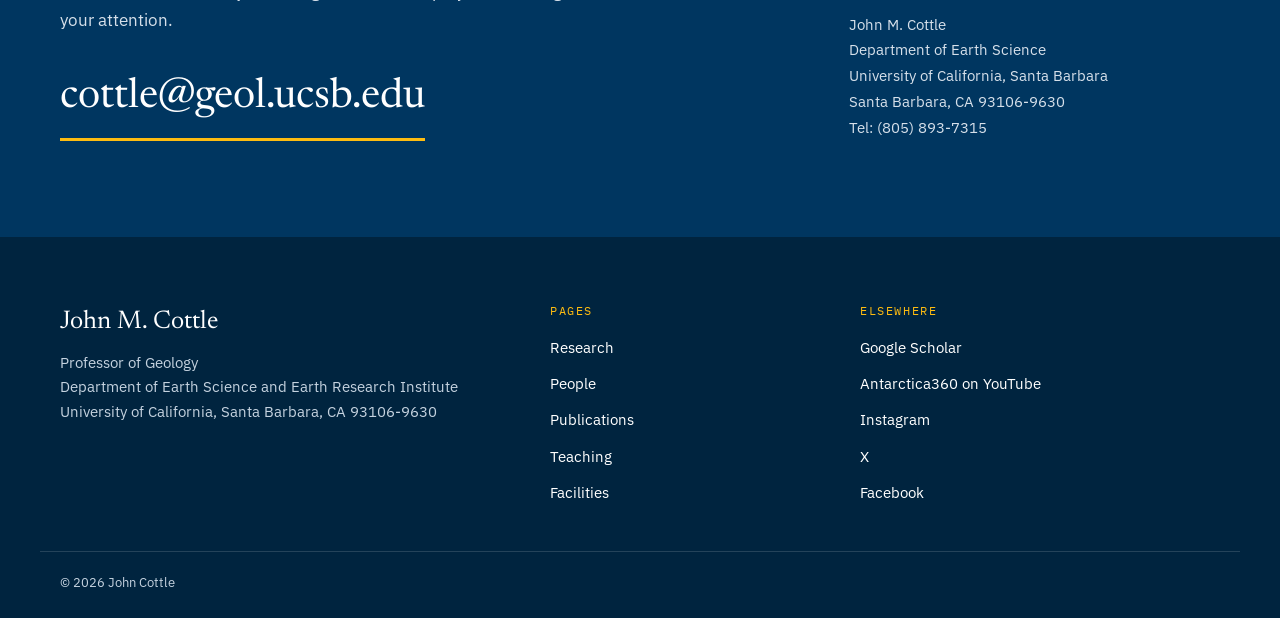
==== commit dc334496: "Geochronology page: LA-ICP-ToF-MS capabilities, instruments and lasers, short course Co-Authored-By:" ====
--- a/index.html
+++ b/index.html
@@ -22,7 +22,7 @@
 <link rel="preconnect" href="https://fonts.googleapis.com">
 <link rel="preconnect" href="https://fonts.gstatic.com" crossorigin>
 <link rel="stylesheet" href="https://fonts.googleapis.com/css2?family=IBM+Plex+Mono:wght@400;500&family=IBM+Plex+Sans:wght@400;500;600&family=Newsreader:opsz,wght@6..72,400;6..72,500&display=swap">
-<link rel="stylesheet" href="assets/style.css">
+<link rel="stylesheet" href="assets/style.css?v=20261028">
 </head>
 <body>
 <a class="skip" href="#main">Skip to content</a>
@@ -68,7 +68,7 @@
   <span class="card-body"><span class="card-title">Rare Earth Element Mineralization</span><span class="card-text">Where and when rare earth phosphates form, from Joshua Tree National Park and Music Valley to the carbonatite and ultrapotassic rocks of Mountain Pass, with newer work in Colorado, Nevada and Tanzania.</span>
   <span class="more">Read more <span aria-hidden="true">&rarr;</span></span></span></a><a class="card" href="new-techniques-in-geochronology.html">
   <span class="card-img"><img src="assets/img/606222000.jpg" alt="Mass spectrometers and a laser ablation system in the UCSB laboratory" loading="lazy"></span>
-  <span class="card-body"><span class="card-title">New techniques in geochronology</span><span class="card-text">Reference materials for monazite and allanite Th-Pb dating, and the laser ablation and mass spectrometry capabilities at UCSB, including the new LA-ICP-ToF-MS.</span>
+  <span class="card-body"><span class="card-title">New techniques in geochronology</span><span class="card-text">LA-ICP-ToF-MS imaging that maps dates and chemistry together, the laser ablation and mass spectrometry capabilities at UCSB, and reference materials for monazite and allanite Th-Pb dating.</span>
   <span class="more">Read more <span aria-hidden="true">&rarr;</span></span></span></a></div>
   </div>
 </section>
@@ -154,6 +154,6 @@
   </div>
   <div class="wrap legal"><p>&copy; <span id="year">2026</span> John Cottle</p></div>
 </footer>
-<script src="assets/site.js"></script>
+<script src="assets/site.js?v=20261028"></script>
 </body>
 </html>
--- a/assets/style.css
+++ b/assets/style.css
@@ -251,3 +251,11 @@
 .profiles svg{width:22px;height:22px;flex:none}
 .prose ul.profiles li{margin:0;padding:0}.prose ul.profiles li::before{content:none}
 .prose a{overflow-wrap:anywhere}
+
+.prose .lede{font-size:1.15rem;line-height:1.6;color:var(--navy)}
+.prose ul.stats{list-style:none;margin:22px 0;padding:0;display:grid;grid-template-columns:repeat(4,1fr);gap:12px}
+.prose ul.stats li{margin:0;padding:16px 14px;background:#fff;border:1px solid var(--line);border-top:3px solid var(--gold)}
+.prose ul.stats li::before{content:none}
+.prose ul.stats strong{display:block;font-family:'Newsreader',serif;font-size:1.45rem;color:var(--navy);line-height:1.1;margin-bottom:6px}
+.prose ul.stats span{font-size:.85rem;color:#40566b;line-height:1.4}
+@media(max-width:760px){.prose ul.stats{grid-template-columns:repeat(2,1fr)}}
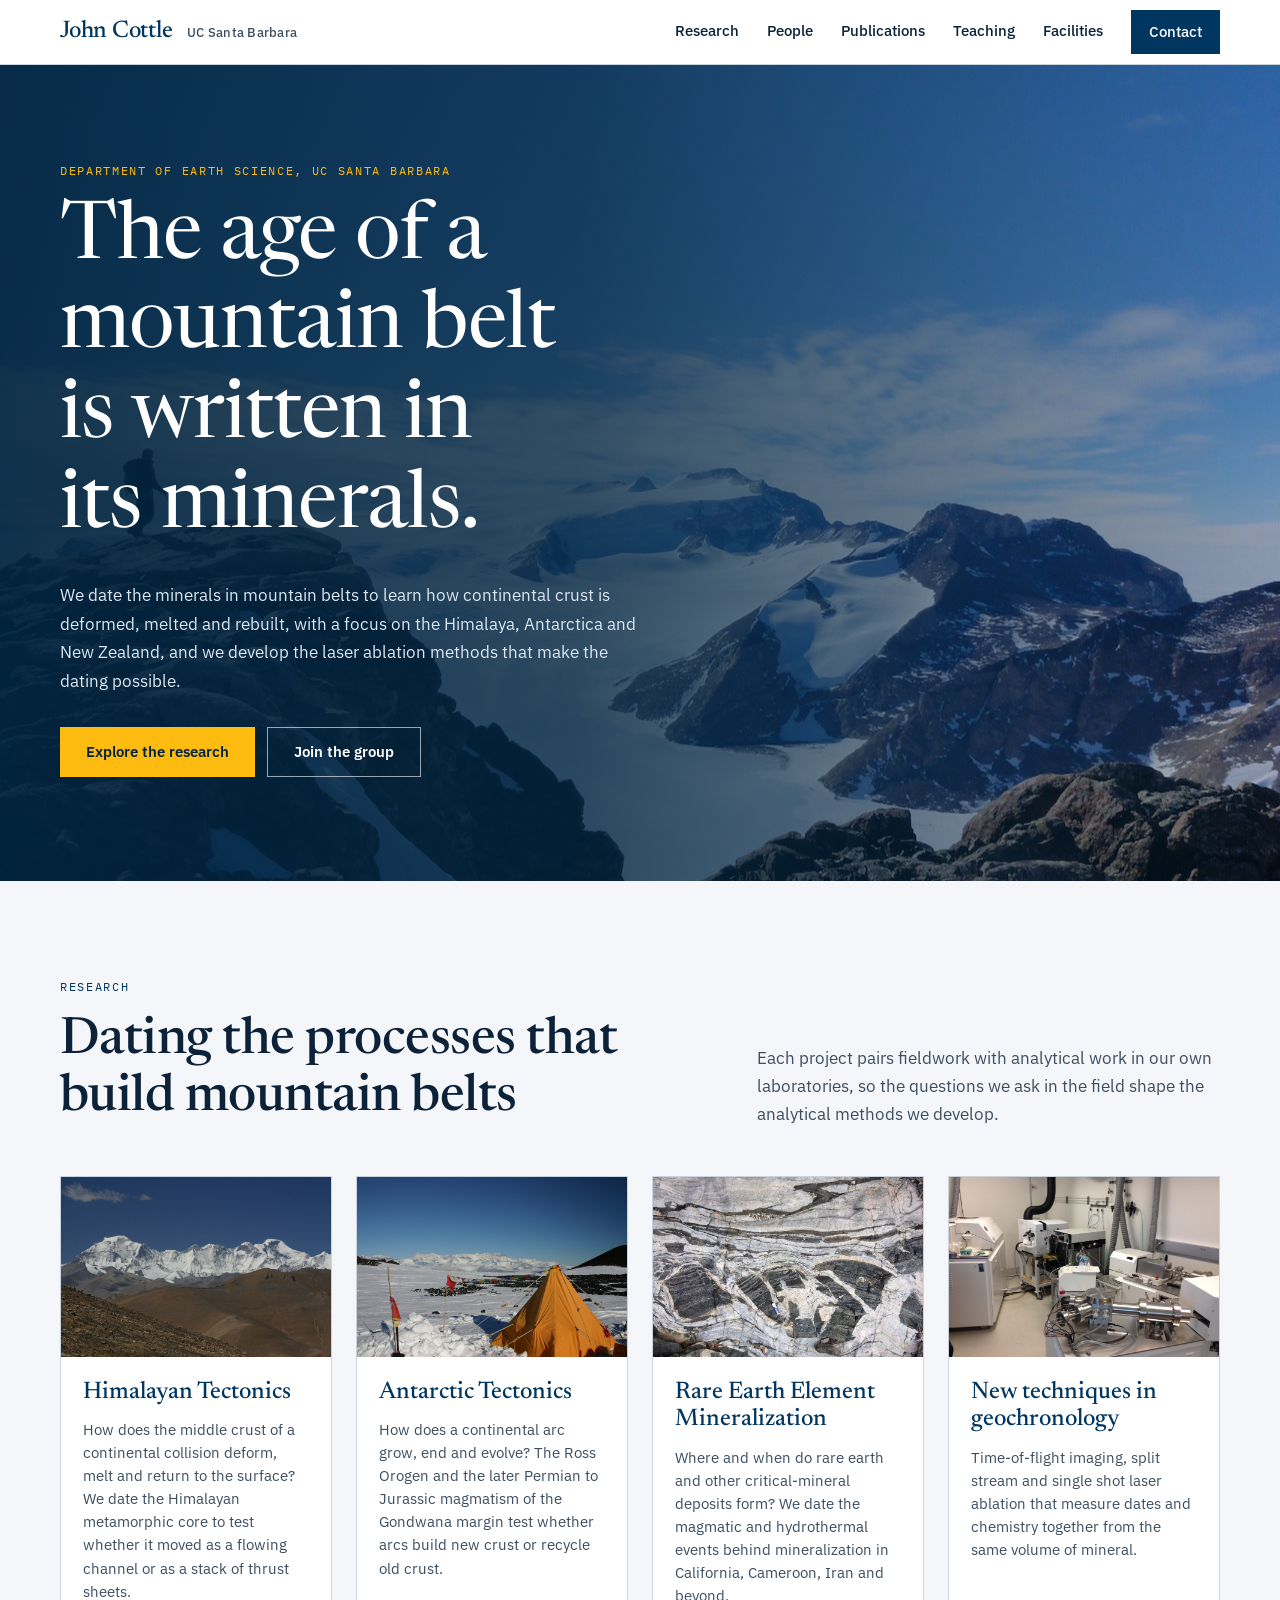
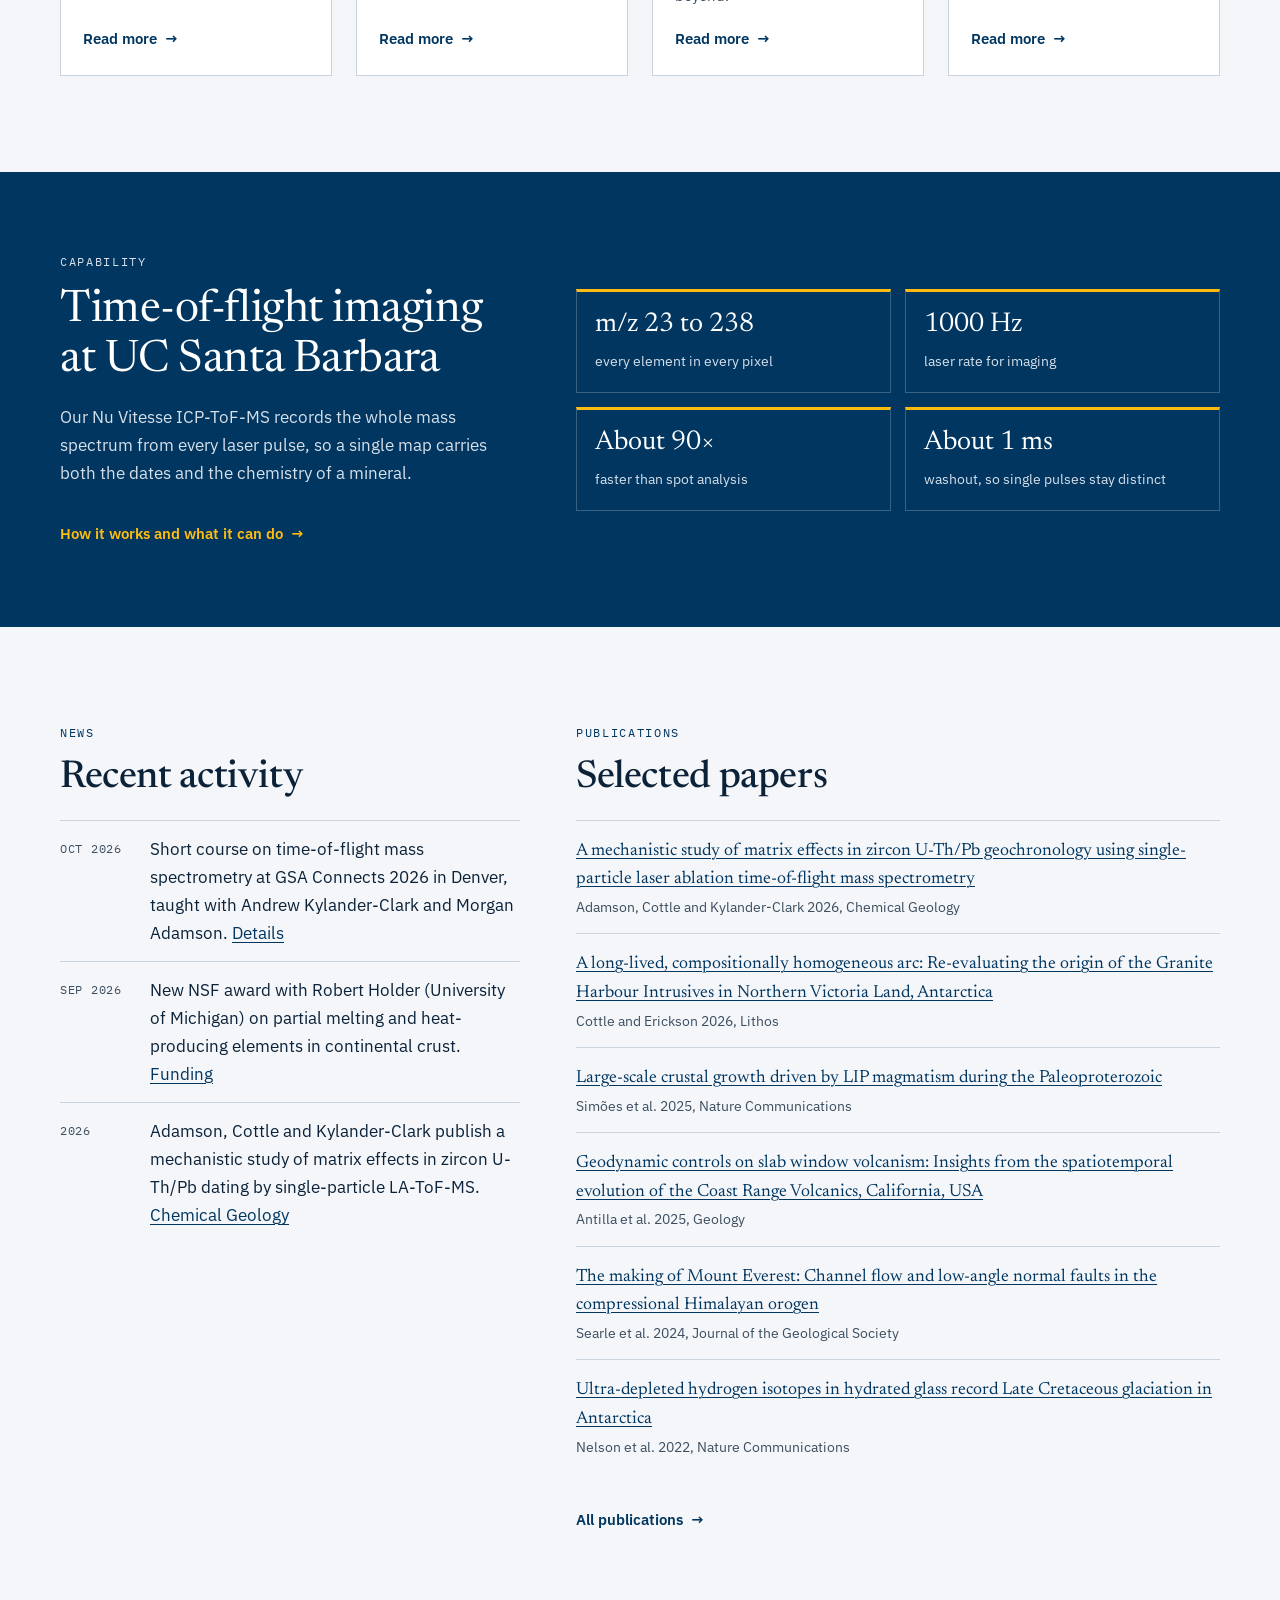
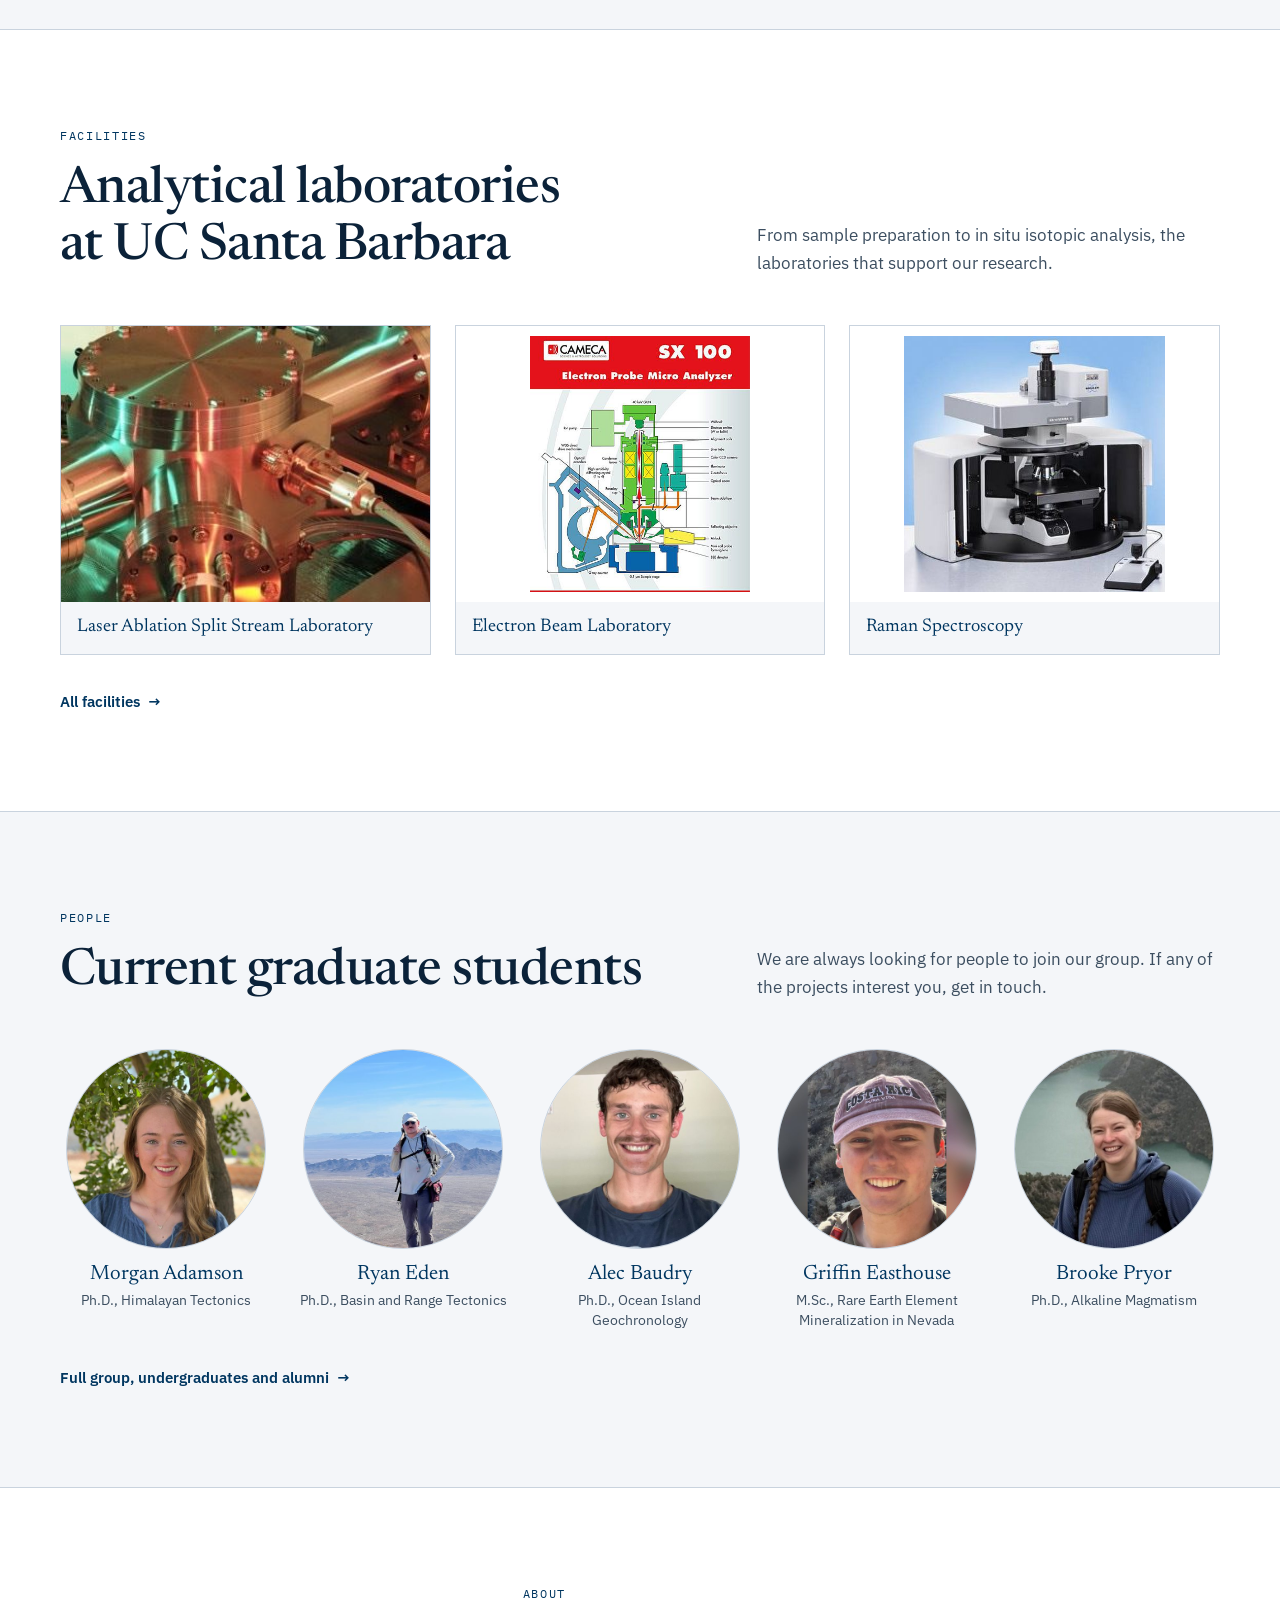
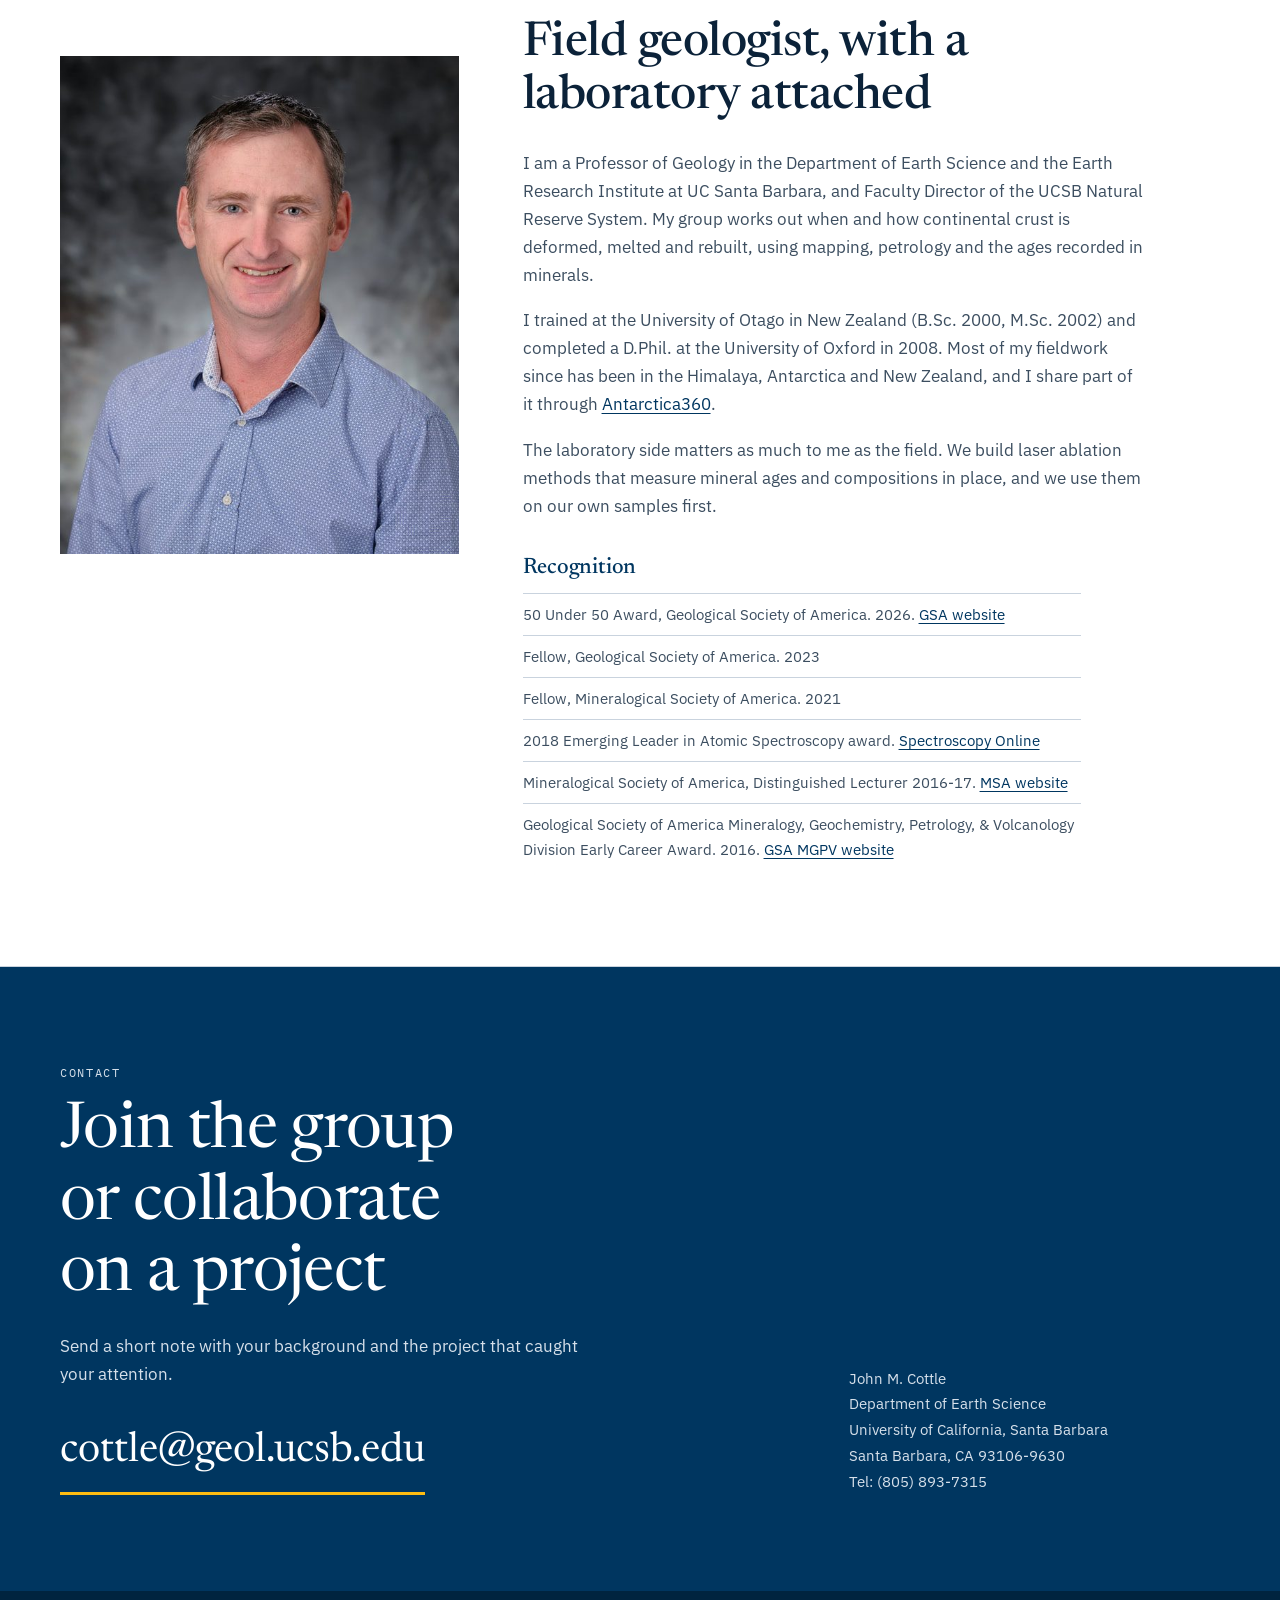
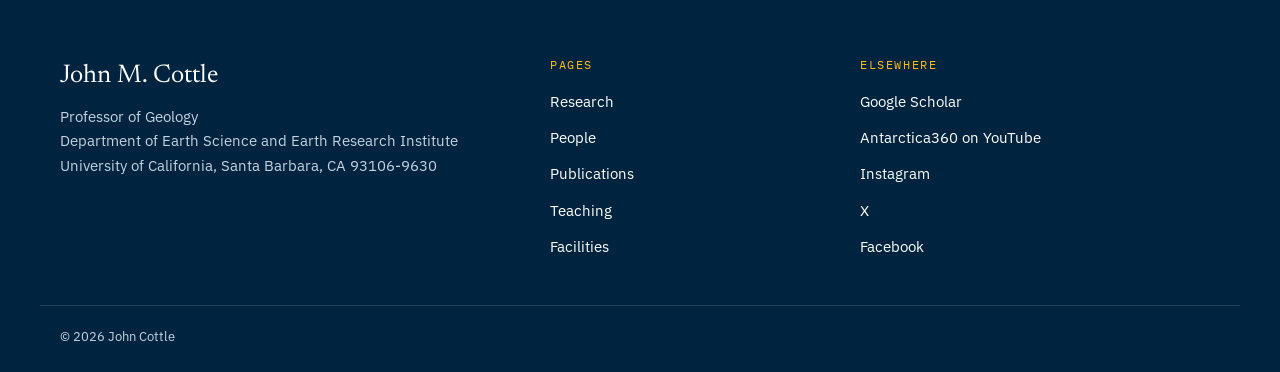
==== commit 8c7fe99a: "Home: question-led cards, shorter hero, ToF band, news and selected papers. Publications search. Joi" ====
--- a/index.html
+++ b/index.html
@@ -47,9 +47,8 @@
   <div class="wrap hero-in">
     <p class="eyebrow">Department of Earth Science, UC Santa Barbara</p>
     <h1>The age of a mountain belt is written in its minerals.</h1>
-    <p class="hero-p">Our research combines structural analysis, petrology and geochronology to understand the mechanisms by which orogenic systems develop. We use field, petrologic and geochronologic methods to constrain the temporal and spatial scale of the processes that modify or produce new continental crust, with a focus on the Himalaya, Antarctica and New Zealand.</p>
-    <p class="hero-p">In tandem with that tectonics research, we develop laser ablation techniques to measure the ages and compositions of minerals.</p>
-    <div class="actions"><a class="btn-gold" href="research.html">Explore the research</a><a class="btn-line" href="#contact">Join the group</a></div>
+    <p class="hero-p">We date the minerals in mountain belts to learn how continental crust is deformed, melted and rebuilt, with a focus on the Himalaya, Antarctica and New Zealand, and we develop the laser ablation methods that make the dating possible.</p>
+    <div class="actions"><a class="btn-gold" href="research.html">Explore the research</a><a class="btn-line" href="people.html#join">Join the group</a></div>
   </div>
 </section>
 
@@ -59,17 +58,61 @@
     <p>Each project pairs fieldwork with analytical work in our own laboratories, so the questions we ask in the field shape the analytical methods we develop.</p></div>
     <div class="card-grid"><a class="card" href="himalayan-tectonics.html">
   <span class="card-img"><img src="assets/img/368618398.jpg" alt="Snow-covered peaks of the Himalaya above a dry brown ridge" loading="lazy"></span>
-  <span class="card-body"><span class="card-title">Himalayan Tectonics</span><span class="card-text">How the middle crust deforms, melts and is exhumed in a large, hot collisional orogen, studied through the Main Central Thrust in Nepal, the Ama Drime Massif in southern Tibet and the Leo Pargil Dome in northwest India.</span>
+  <span class="card-body"><span class="card-title">Himalayan Tectonics</span><span class="card-text">How does the middle crust of a continental collision deform, melt and return to the surface? We date the Himalayan metamorphic core to test whether it moved as a flowing channel or as a stack of thrust sheets.</span>
   <span class="more">Read more <span aria-hidden="true">&rarr;</span></span></span></a><a class="card" href="antarctic-tectonics.html">
   <span class="card-img"><img src="assets/img/1478280758.jpg" alt="A field camp tent on the ice with the Transantarctic Mountains behind" loading="lazy"></span>
-  <span class="card-body"><span class="card-title">Antarctic Tectonics</span><span class="card-text">Lamprophyres and alkaline magmatism in the Ross Orogen, used to test how the deep crust founders at the end of subduction and how the Gondwana margin evolved.</span>
+  <span class="card-body"><span class="card-title">Antarctic Tectonics</span><span class="card-text">How does a continental arc grow, end and evolve? The Ross Orogen and the later Permian to Jurassic magmatism of the Gondwana margin test whether arcs build new crust or recycle old crust.</span>
   <span class="more">Read more <span aria-hidden="true">&rarr;</span></span></span></a><a class="card" href="rare-earth-element-mineralization.html">
   <span class="card-img"><img src="assets/img/218338747.jpg" alt="Folded and banded gneiss in outcrop" loading="lazy"></span>
-  <span class="card-body"><span class="card-title">Rare Earth Element Mineralization</span><span class="card-text">Where and when rare earth phosphates form, from Joshua Tree National Park and Music Valley to the carbonatite and ultrapotassic rocks of Mountain Pass, with newer work in Colorado, Nevada and Tanzania.</span>
+  <span class="card-body"><span class="card-title">Rare Earth Element Mineralization</span><span class="card-text">Where and when do rare earth and other critical-mineral deposits form? We date the magmatic and hydrothermal events behind mineralization in California, Cameroon, Iran and beyond.</span>
   <span class="more">Read more <span aria-hidden="true">&rarr;</span></span></span></a><a class="card" href="new-techniques-in-geochronology.html">
   <span class="card-img"><img src="assets/img/606222000.jpg" alt="Mass spectrometers and a laser ablation system in the UCSB laboratory" loading="lazy"></span>
-  <span class="card-body"><span class="card-title">New techniques in geochronology</span><span class="card-text">LA-ICP-ToF-MS imaging that maps dates and chemistry together, the laser ablation and mass spectrometry capabilities at UCSB, and reference materials for monazite and allanite Th-Pb dating.</span>
+  <span class="card-body"><span class="card-title">New techniques in geochronology</span><span class="card-text">Time-of-flight imaging, split stream and single shot laser ablation that measure dates and chemistry together from the same volume of mineral.</span>
   <span class="more">Read more <span aria-hidden="true">&rarr;</span></span></span></a></div>
+  </div>
+</section>
+
+<section class="band" id="tof">
+  <div class="wrap band-in">
+    <div>
+      <p class="eyebrow">Capability</p>
+      <h2>Time-of-flight imaging at UC Santa Barbara</h2>
+      <p>Our Nu Vitesse ICP-ToF-MS records the whole mass spectrum from every laser pulse, so a single map carries both the dates and the chemistry of a mineral.</p>
+      <p class="after"><a class="more" href="new-techniques-in-geochronology.html#tof">How it works and what it can do <span aria-hidden="true">&rarr;</span></a></p>
+    </div>
+    <ul class="band-stats">
+      <li><strong>m/z 23 to 238</strong><span>every element in every pixel</span></li>
+      <li><strong>1000 Hz</strong><span>laser rate for imaging</span></li>
+      <li><strong>About 90&times;</strong><span>faster than spot analysis</span></li>
+      <li><strong>About 1 ms</strong><span>washout, so single pulses stay distinct</span></li>
+    </ul>
+  </div>
+</section>
+
+<section class="section" id="recent">
+  <div class="wrap recent">
+    <div>
+      <p class="eyebrow dark">News</p>
+      <h2>Recent activity</h2>
+      <ul class="news">
+        <li><time>Oct 2026</time><span>Short course on time-of-flight mass spectrometry at GSA Connects 2026 in Denver, taught with Andrew Kylander-Clark and Morgan Adamson. <a href="new-techniques-in-geochronology.html#shortcourse">Details</a></span></li>
+        <li><time>Sep 2026</time><span>New NSF award with Robert Holder (University of Michigan) on partial melting and heat-producing elements in continental crust. <a href="publications.html#funding">Funding</a></span></li>
+        <li><time>2026</time><span>Adamson, Cottle and Kylander-Clark publish a mechanistic study of matrix effects in zircon U-Th/Pb dating by single-particle LA-ToF-MS. <a href="https://doi.org/10.1016/j.chemgeo.2026.123325" rel="noopener">Chemical Geology</a></span></li>
+      </ul>
+    </div>
+    <div>
+      <p class="eyebrow dark">Publications</p>
+      <h2>Selected papers</h2>
+      <ul class="selpub">
+        <li><a href="https://doi.org/10.1016/j.chemgeo.2026.123325" rel="noopener">A mechanistic study of matrix effects in zircon U-Th/Pb geochronology using single-particle laser ablation time-of-flight mass spectrometry</a><span>Adamson, Cottle and Kylander-Clark 2026, Chemical Geology</span></li>
+        <li><a href="https://doi.org/10.1016/j.lithos.2026.108588" rel="noopener">A long-lived, compositionally homogeneous arc: Re-evaluating the origin of the Granite Harbour Intrusives in Northern Victoria Land, Antarctica</a><span>Cottle and Erickson 2026, Lithos</span></li>
+        <li><a href="https://doi.org/10.1038/s41467-025-65826-5" rel="noopener">Large-scale crustal growth driven by LIP magmatism during the Paleoproterozoic</a><span>Sim&otilde;es et al. 2025, Nature Communications</span></li>
+        <li><a href="https://doi.org/10.1130/G53709.1" rel="noopener">Geodynamic controls on slab window volcanism: Insights from the spatiotemporal evolution of the Coast Range Volcanics, California, USA</a><span>Antilla et al. 2025, Geology</span></li>
+        <li><a href="https://doi.org/10.1144/jgs2024-118" rel="noopener">The making of Mount Everest: Channel flow and low-angle normal faults in the compressional Himalayan orogen</a><span>Searle et al. 2024, Journal of the Geological Society</span></li>
+        <li><a href="https://doi.org/10.1038/s41467-022-32736-9" rel="noopener">Ultra-depleted hydrogen isotopes in hydrated glass record Late Cretaceous glaciation in Antarctica</a><span>Nelson et al. 2022, Nature Communications</span></li>
+      </ul>
+      <p class="after"><a class="more" href="publications.html">All publications <span aria-hidden="true">&rarr;</span></a></p>
+    </div>
   </div>
 </section>
 
--- a/assets/style.css
+++ b/assets/style.css
@@ -259,3 +259,34 @@
 .prose ul.stats strong{display:block;font-family:'Newsreader',serif;font-size:1.45rem;color:var(--navy);line-height:1.1;margin-bottom:6px}
 .prose ul.stats span{font-size:.85rem;color:#40566b;line-height:1.4}
 @media(max-width:760px){.prose ul.stats{grid-template-columns:repeat(2,1fr)}}
+
+.prose ul.findings{margin:10px 0 26px}
+.prose ul.findings li{margin:0 0 12px}
+.prose .cite{display:block;font-size:.85rem;color:#4d6378;margin-top:2px}
+
+/* band, recent, join */
+.band{background:var(--navy);color:#fff;padding:80px 0}
+.band-in{display:grid;grid-template-columns:minmax(0,5fr) minmax(0,7fr);gap:40px 56px;align-items:center}
+.band h2{font-size:clamp(1.9rem,4vw,2.8rem);font-weight:400;margin-bottom:16px}
+.band p{color:#D6E0EA;max-width:52ch}
+.band .more{color:var(--gold)}
+.band-stats{list-style:none;margin:0;padding:0;display:grid;grid-template-columns:repeat(2,1fr);gap:14px}
+.band-stats li{padding:18px;border:1px solid rgba(255,255,255,.22);border-top:3px solid var(--gold)}
+.band-stats strong{display:block;font-family:'Newsreader',serif;font-size:1.7rem;font-weight:400;line-height:1.1;margin-bottom:6px}
+.band-stats span{font-size:.9rem;color:#D6E0EA}
+.recent{display:grid;grid-template-columns:minmax(0,5fr) minmax(0,7fr);gap:40px 56px}
+.recent h2{font-size:clamp(1.8rem,3.6vw,2.4rem);margin-bottom:20px}
+.news,.selpub{list-style:none;margin:0;padding:0}
+.news li{display:grid;grid-template-columns:78px minmax(0,1fr);gap:12px;padding:14px 0;border-top:1px solid var(--line)}
+.news time{font-family:var(--mono);font-size:.78rem;letter-spacing:.06em;color:var(--muted);text-transform:uppercase;padding-top:3px}
+.selpub li{padding:14px 0;border-top:1px solid var(--line)}
+.selpub a{font-family:'Newsreader',serif;font-size:1.1rem;line-height:1.35;color:var(--navy)}
+.selpub span{display:block;font-size:.88rem;color:var(--muted);margin-top:4px}
+.join{background:#fff;border:1px solid var(--line);border-left:4px solid var(--gold);padding:24px 28px;margin:0 0 40px;max-width:860px}
+.join h2{font-size:1.6rem;margin:0 0 10px}
+.join p{margin:0 0 10px}
+.pubfilter{margin:0 0 24px}
+.pubfilter input{width:100%;max-width:520px;padding:12px 14px;border:1px solid var(--line);border-radius:4px;font:inherit;background:#fff}
+.pubfilter small{display:block;margin-top:6px;color:var(--muted)}
+@media(max-width:860px){.band-in,.recent{grid-template-columns:minmax(0,1fr)}}
+.visually-hidden{position:absolute;width:1px;height:1px;overflow:hidden;clip:rect(0 0 0 0);white-space:nowrap}
